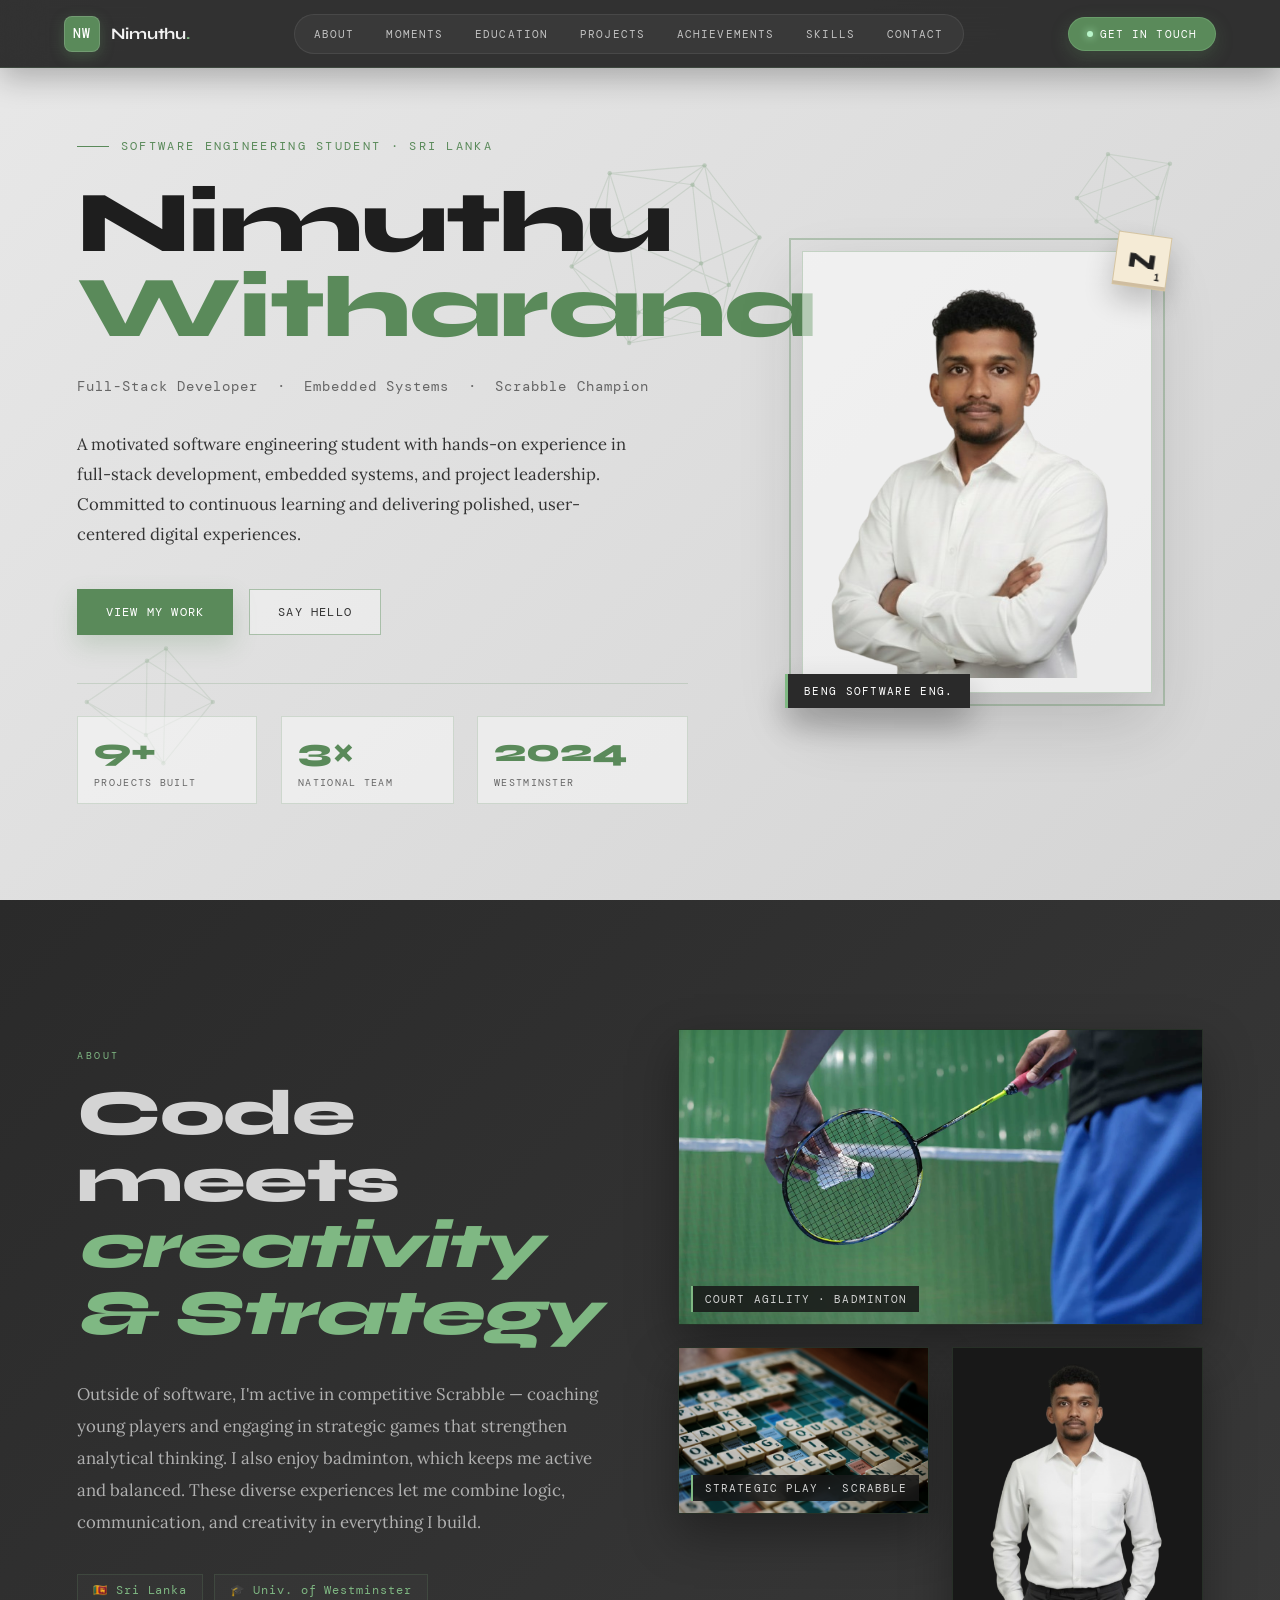
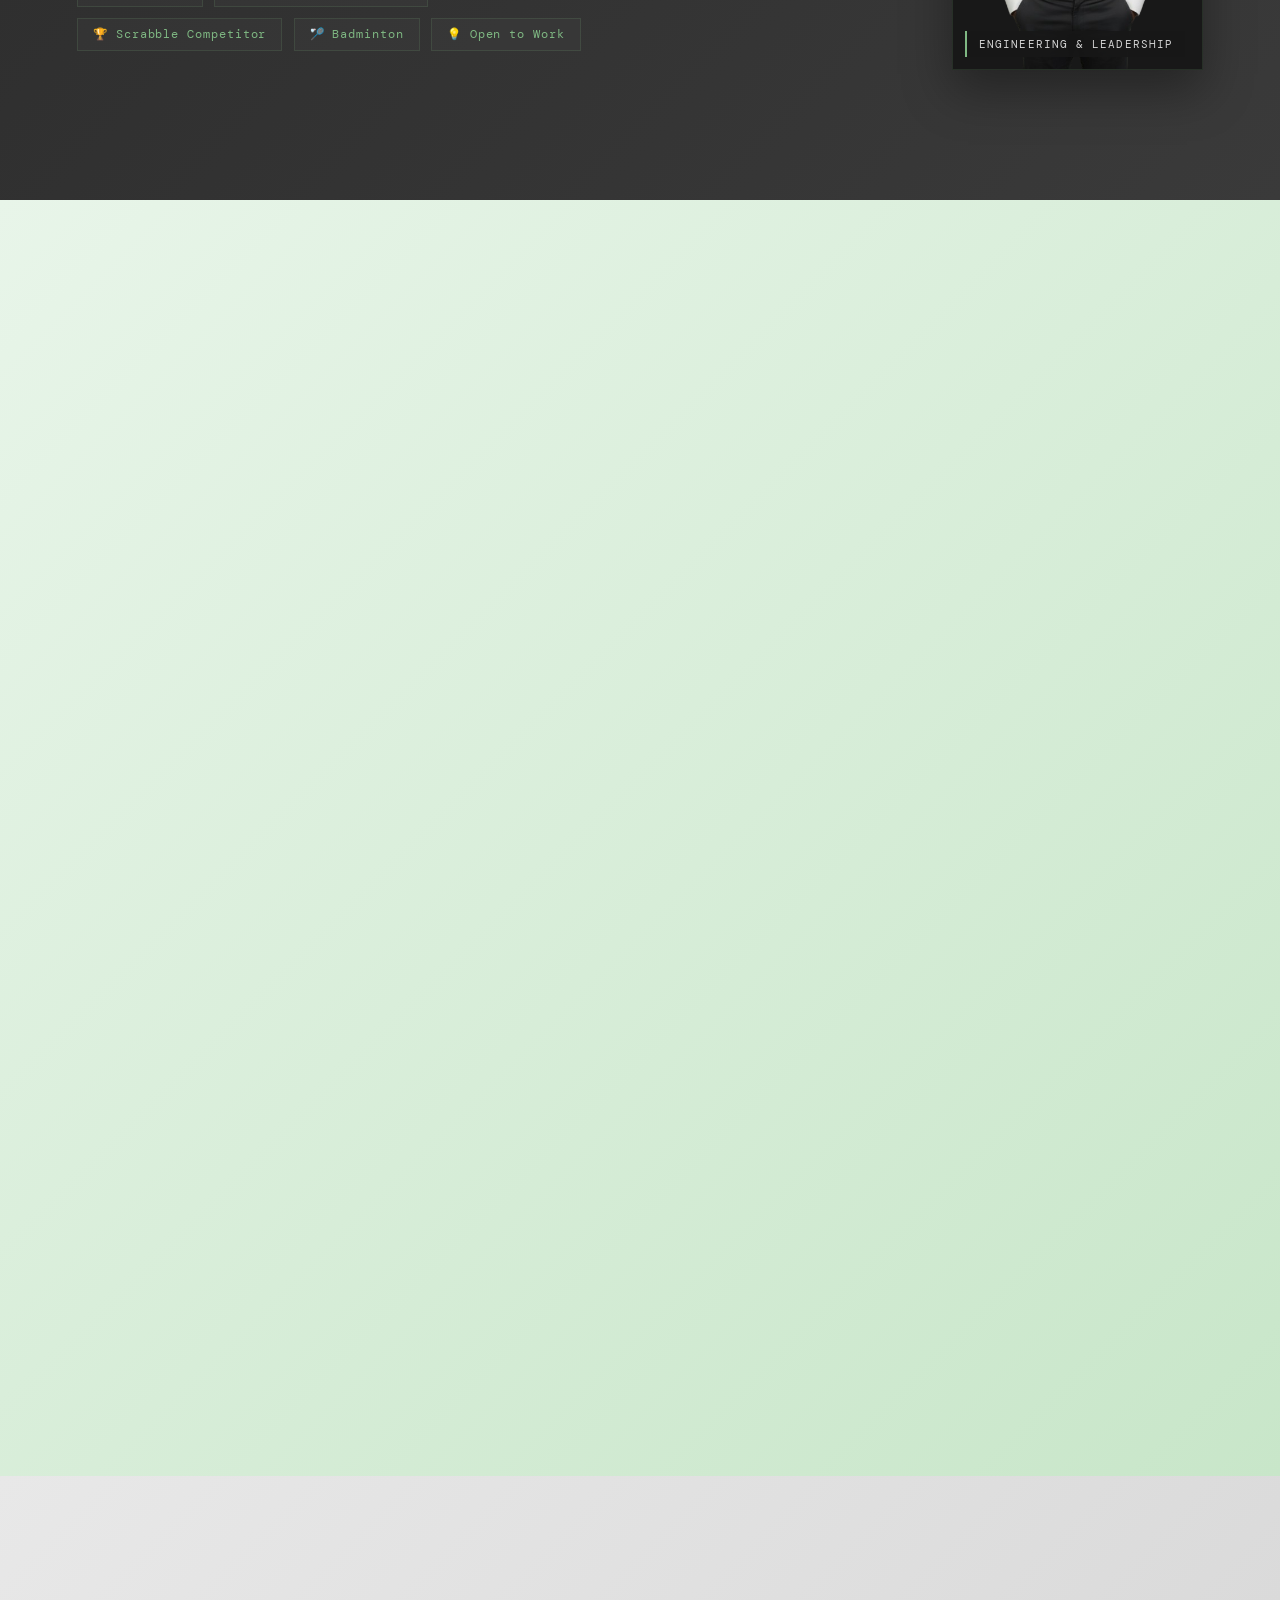
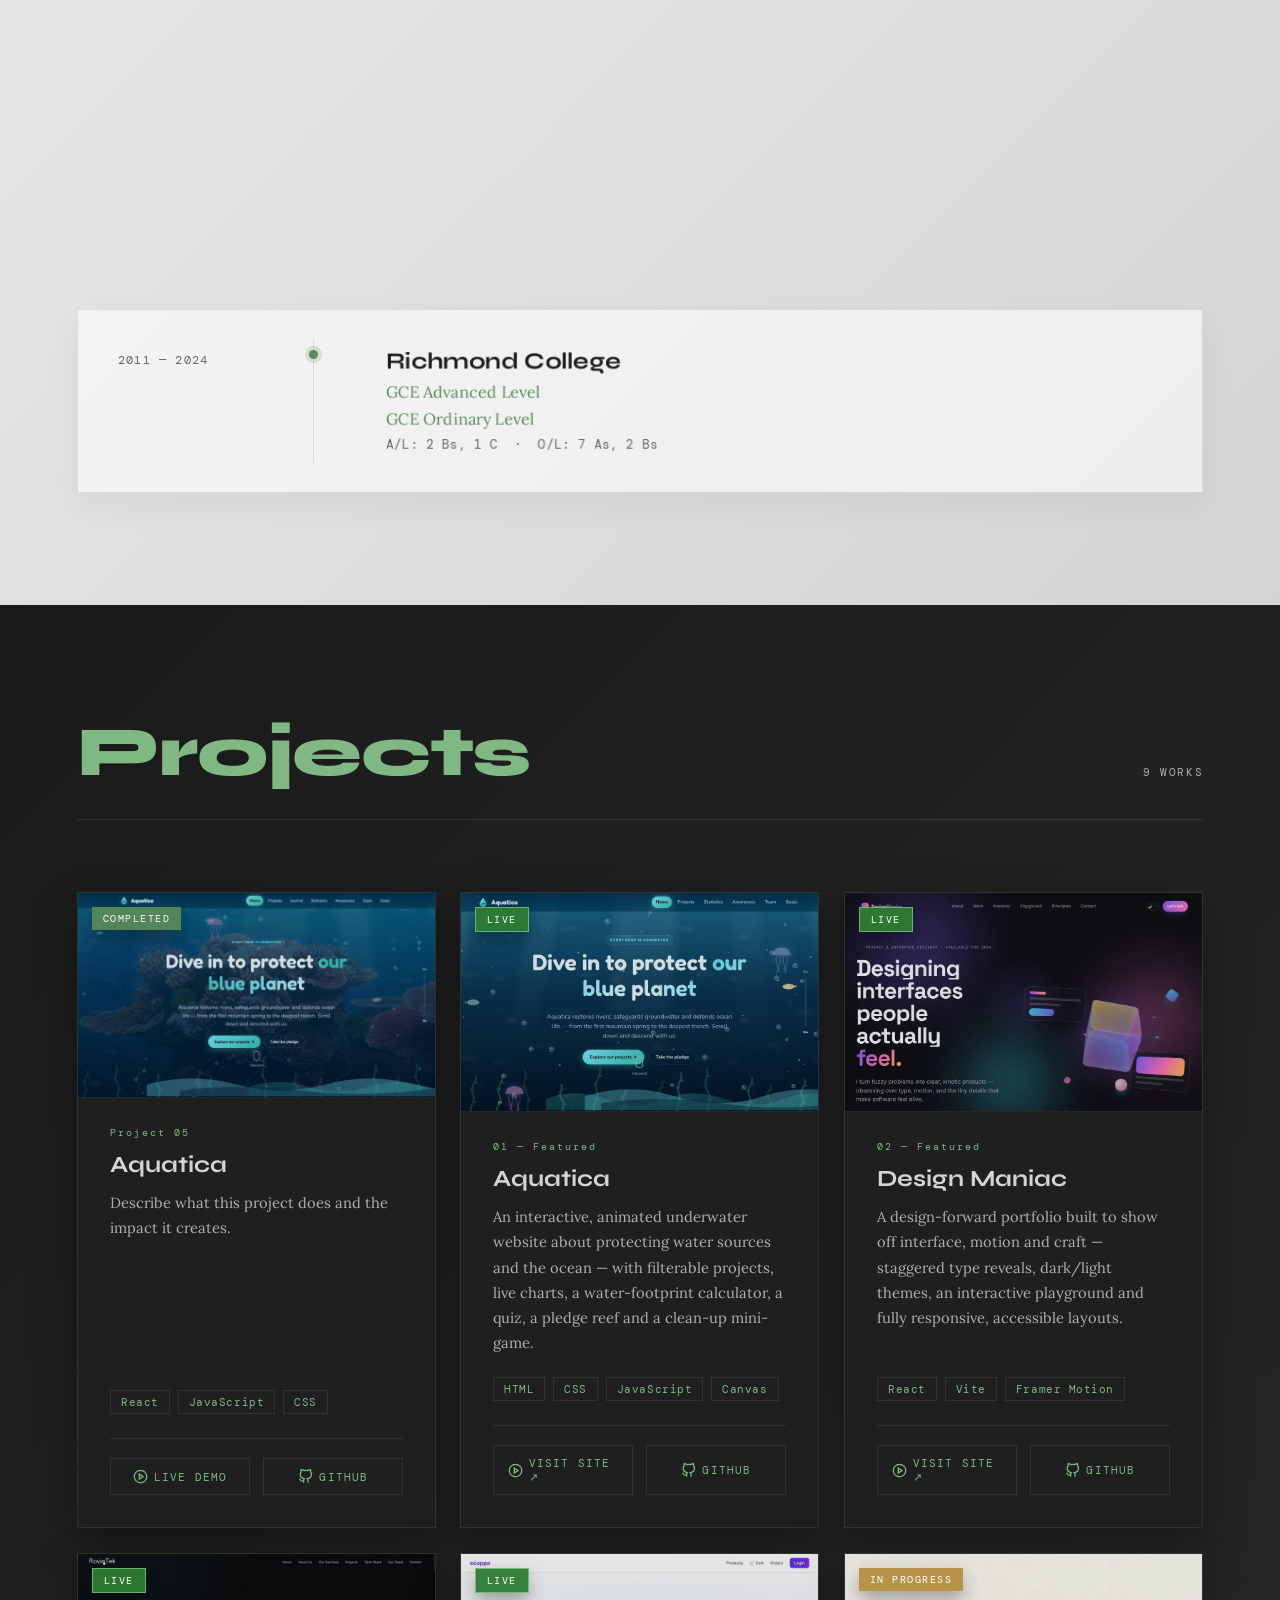
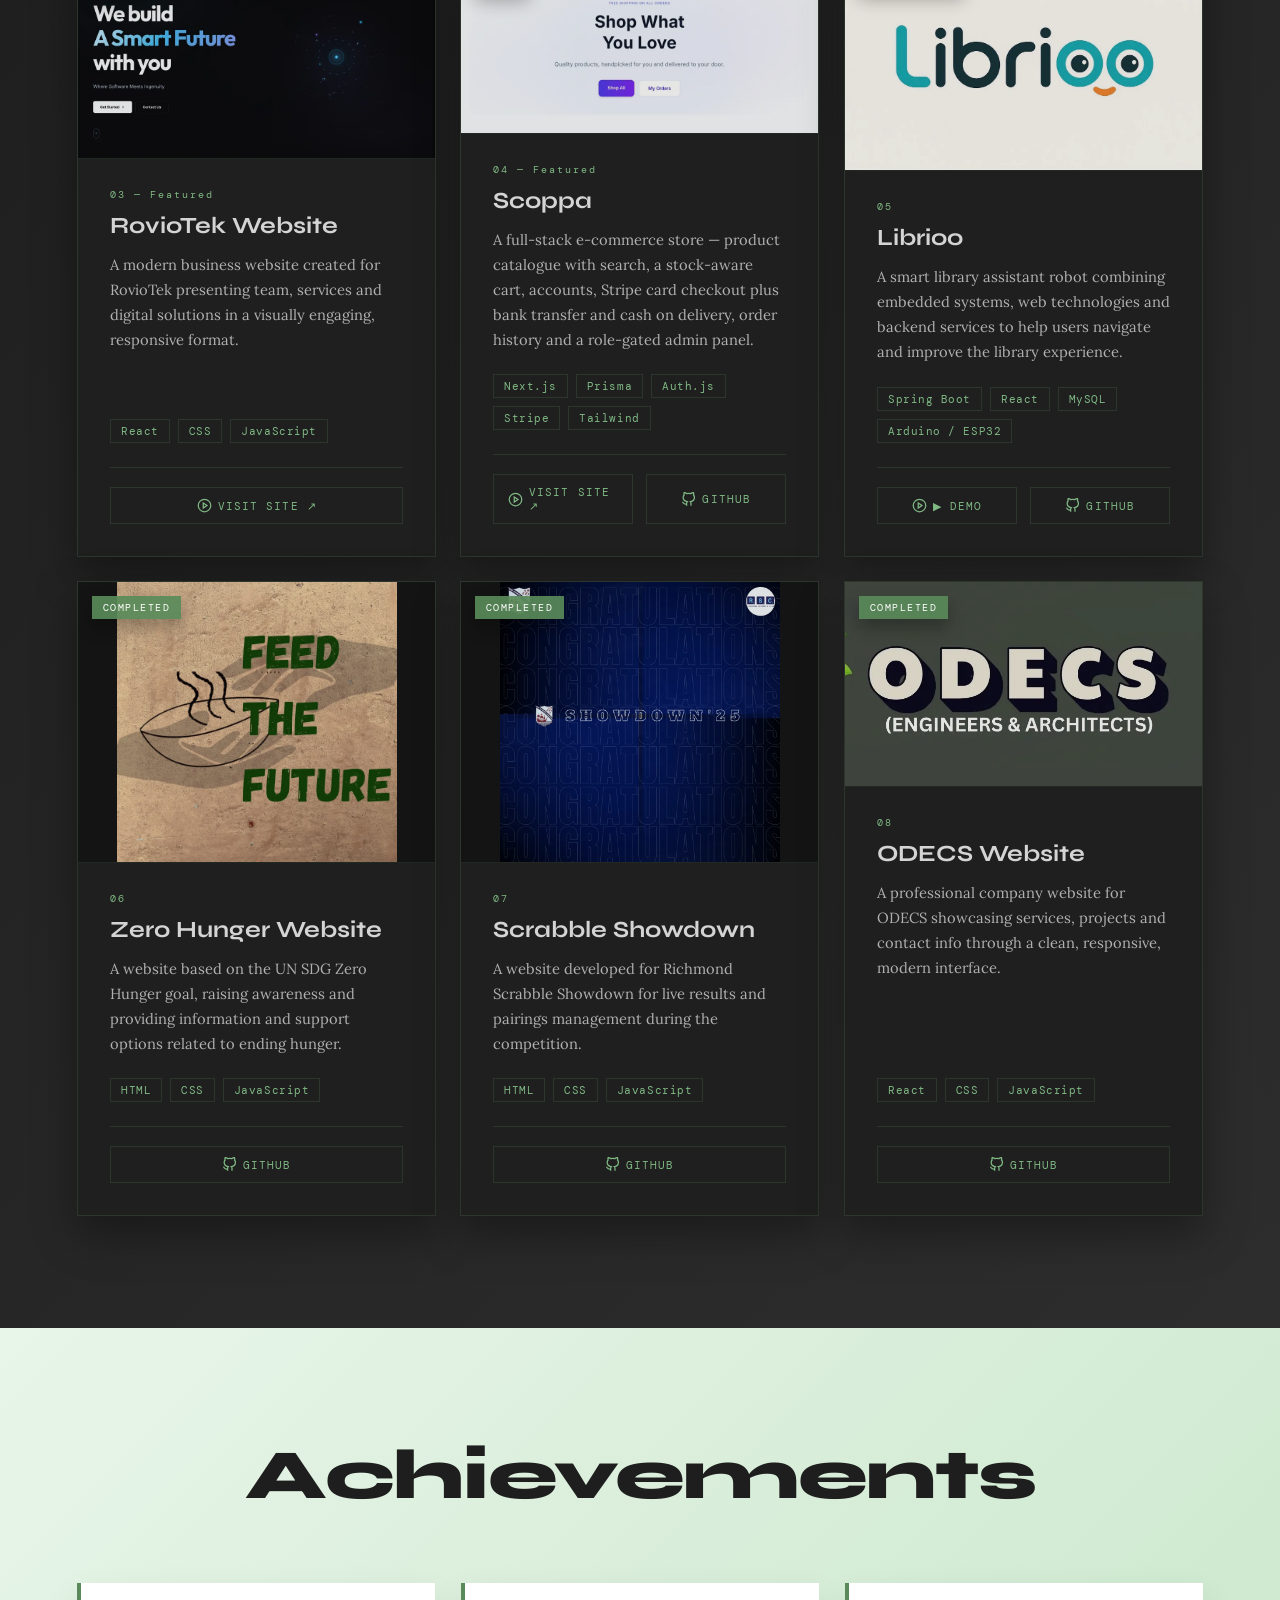
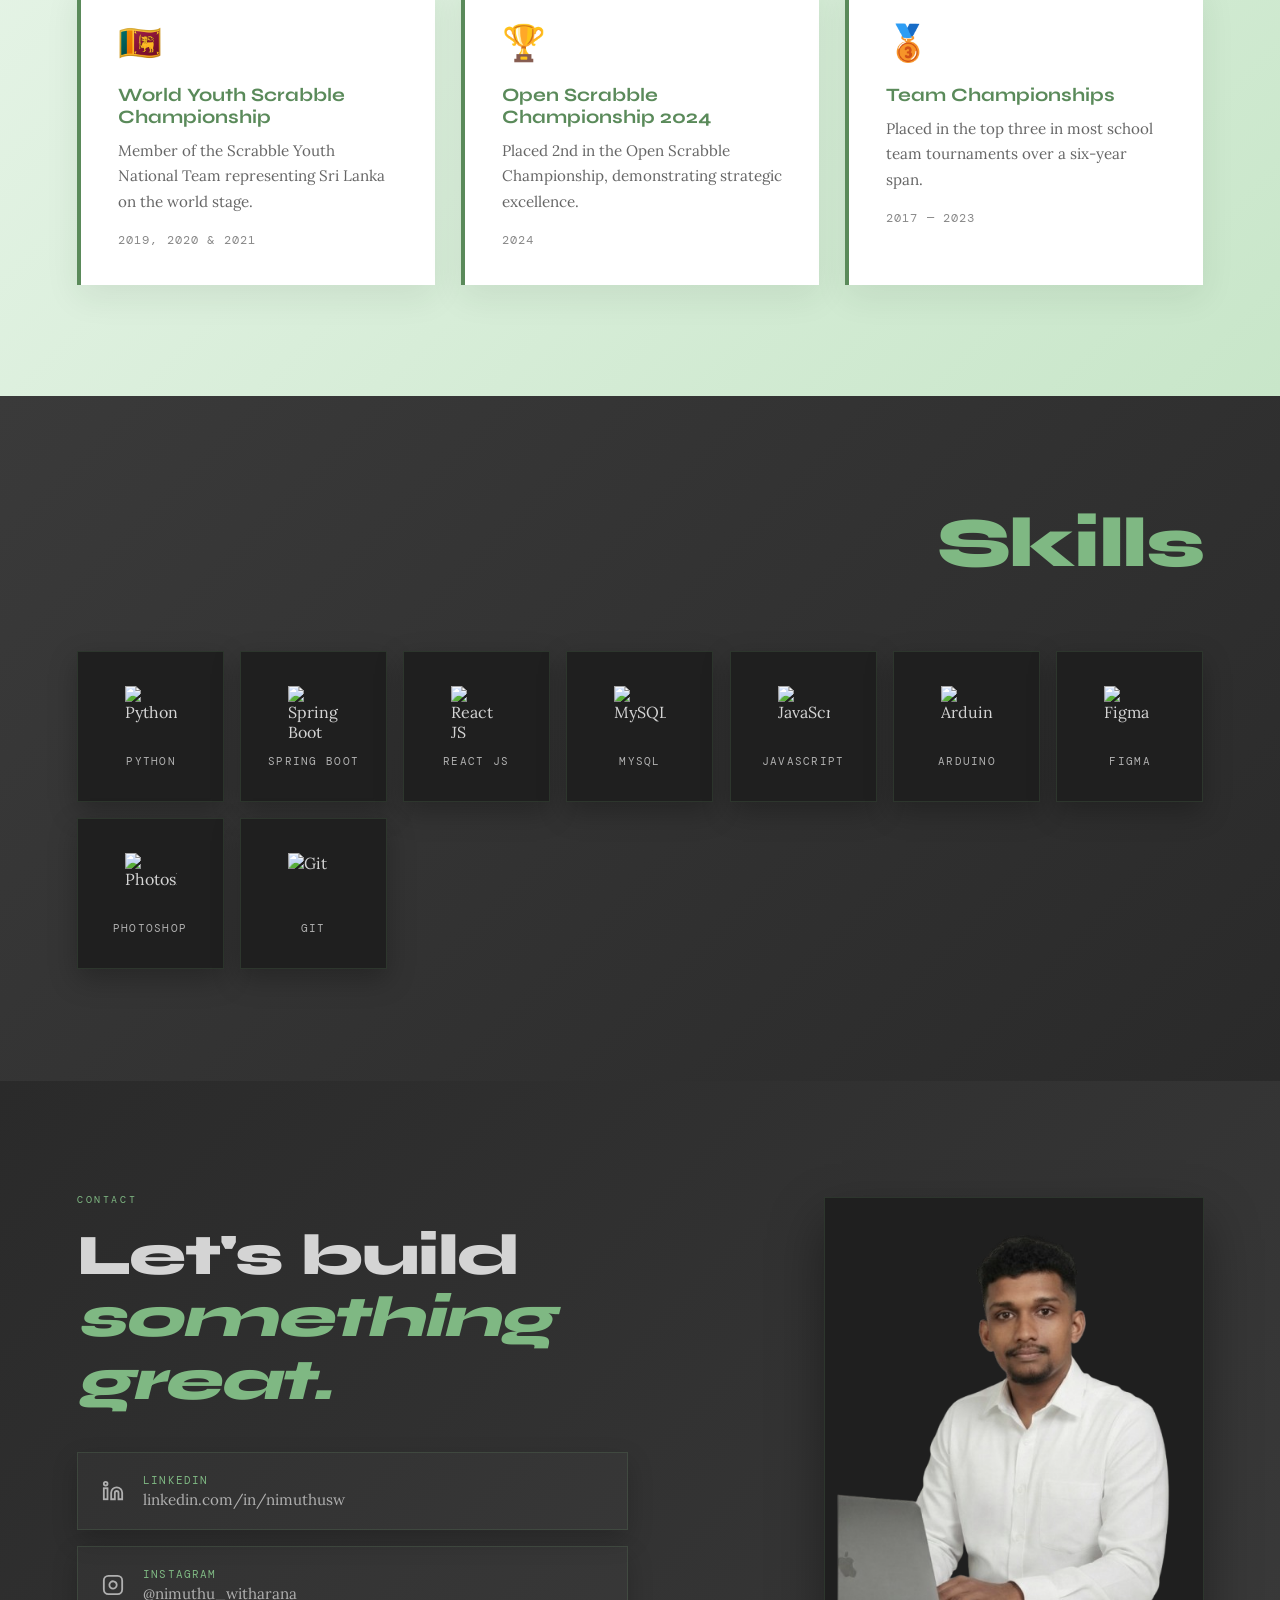
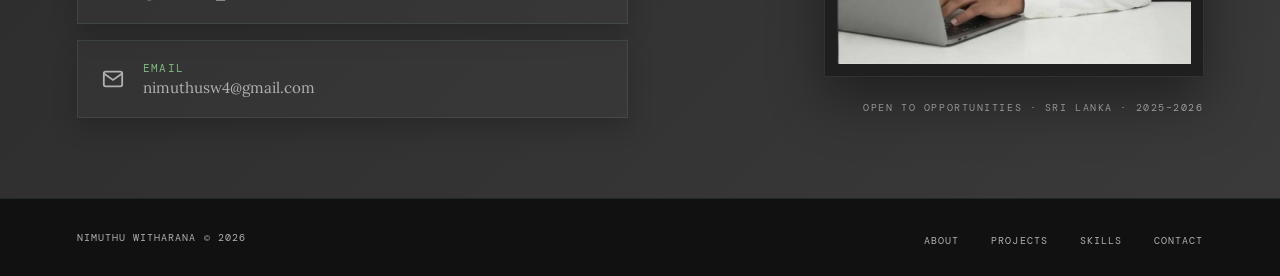
==== index.html @ f7773a15 "Add all 8 projects from rakkora.org and display full uncropped images across all sections" ====
<!DOCTYPE html>
<html lang="en">
<head>
<meta charset="UTF-8"/>
<meta name="viewport" content="width=device-width, initial-scale=1.0"/>
<title>Nimuthu Witharana | Portfolio</title>
<meta name="description" content="Portfolio of Nimuthu Witharana — Software Engineering undergraduate at University of Westminster, full-stack developer, embedded systems enthusiast, and Scrabble champion."/>
<link rel="preconnect" href="https://fonts.googleapis.com">
<link href="https://fonts.googleapis.com/css2?family=Syne:wght@400;600;700;800&family=DM+Mono:ital,wght@0,300;0,400;1,300&family=Lora:ital,wght@0,400;0,600;1,400&display=swap" rel="stylesheet">
<style>
:root {
  --bg-dark:    #2a2a2a;
  --bg-dark2:   #3a3a3a;
  --bg-light:   #e8e8e8;
  --bg-light2:  #d4d4d4;
  --bg-mint:    #e8f5e9;
  --bg-mint2:   #c8e6c9;
  --accent:     #5a8a5a;
  --accent-lt:  #7fb883;
  --accent-dim: rgba(90,138,90,0.15);
  --text-dark:  #1e1e1e;
  --text-mid:   #333333;
  --text-muted: #666666;
  --text-light: #d4d4d4;
  --text-pale:  #b0b0b0;
  --border-dark: rgba(127,184,131,0.15);
  --border-light: rgba(90,138,90,0.2);
  --nav-h: 68px;
}

*, *::before, *::after { box-sizing: border-box; margin: 0; padding: 0; }
html { scroll-behavior: smooth; overflow-x: clip; }

body {
  font-family: 'Lora', serif;
  background: var(--bg-dark);
  color: var(--text-light);
  overflow-x: clip;
  -webkit-font-smoothing: antialiased;
}

section {
  perspective: 1200px;
  overflow-x: clip;
}

/* ───── SCROLLBAR & PROGRESS ───── */
::-webkit-scrollbar { width: 4px; }
::-webkit-scrollbar-track { background: var(--bg-dark); }
::-webkit-scrollbar-thumb { background: var(--accent); border-radius: 2px; }

.scroll-progress {
  position: fixed;
  top: 0; left: 0;
  height: 3px;
  width: 0%;
  background: linear-gradient(90deg, var(--accent), var(--accent-lt));
  z-index: 300;
  transition: width 0.08s linear;
}

/* ───── NAV ───── */
nav {
  position: fixed; top: 0; left: 0; right: 0; z-index: 200;
  height: var(--nav-h);
  display: flex; align-items: center;
  padding: 0 5vw;
  background: rgba(24, 24, 24, 0.88);
  backdrop-filter: blur(20px) saturate(160%);
  -webkit-backdrop-filter: blur(20px) saturate(160%);
  border-bottom: 1px solid rgba(127, 184, 131, 0.16);
  box-shadow: 0 10px 30px rgba(0, 0, 0, 0.25);
  transition: background 0.3s ease, box-shadow 0.3s ease;
}
nav.scrolled {
  background: rgba(20, 20, 20, 0.96);
  box-shadow: 0 14px 36px rgba(0, 0, 0, 0.42);
}

.nav-inner {
  width: 100%;
  max-width: 1400px;
  margin: 0 auto;
  display: flex;
  align-items: center;
  justify-content: space-between;
  gap: 1.5rem;
}

.nav-logo {
  display: inline-flex;
  align-items: center;
  gap: 0.7rem;
  text-decoration: none;
  flex-shrink: 0;
}
.nav-logo-mark {
  width: 36px;
  height: 36px;
  display: inline-flex;
  align-items: center;
  justify-content: center;
  background: var(--accent);
  color: #fff;
  font-family: 'DM Mono', monospace;
  font-weight: 500;
  font-size: 0.82rem;
  letter-spacing: 0.08em;
  border-radius: 8px;
  border: 1px solid rgba(255, 255, 255, 0.15);
  box-shadow: 0 4px 14px rgba(90, 138, 90, 0.35);
  transition: transform 0.25s cubic-bezier(0.22, 1, 0.36, 1), background 0.25s ease;
}
.nav-logo-text {
  font-family: 'Syne', sans-serif;
  font-weight: 700;
  font-size: 1rem;
  letter-spacing: -0.01em;
  color: #f2f2f2;
  white-space: nowrap;
}
.nav-logo-text span {
  color: var(--accent-lt);
}
.nav-logo:hover .nav-logo-mark {
  background: var(--accent-lt);
  transform: translateY(-2px) rotate(-4deg);
}

.nav-links {
  display: flex;
  align-items: center;
  gap: 0.25rem;
  list-style: none;
  padding: 5px;
  background: rgba(255, 255, 255, 0.04);
  border: 1px solid rgba(255, 255, 255, 0.08);
  border-radius: 999px;
}
.nav-links a {
  font-family: 'DM Mono', monospace;
  font-size: 0.69rem;
  letter-spacing: 0.1em;
  text-transform: uppercase;
  color: #c2c2c2;
  text-decoration: none;
  padding: 7px 14px;
  border-radius: 999px;
  white-space: nowrap;
  transition: color 0.22s ease, background 0.22s ease, transform 0.22s ease;
  display: inline-block;
}
.nav-links a:hover {
  color: #fff;
  background: rgba(255, 255, 255, 0.06);
}
.nav-links a.active {
  color: #fff;
  background: rgba(90, 138, 90, 0.35);
  box-shadow: inset 0 0 0 1px rgba(127, 184, 131, 0.45);
}

.nav-cta {
  font-family: 'DM Mono', monospace;
  font-size: 0.7rem;
  letter-spacing: 0.1em;
  text-transform: uppercase;
  color: #fff;
  background: var(--accent);
  padding: 9px 18px;
  border-radius: 999px;
  text-decoration: none;
  border: 1px solid rgba(127, 184, 131, 0.4);
  white-space: nowrap;
  flex-shrink: 0;
  display: inline-flex;
  align-items: center;
  gap: 7px;
  box-shadow: 0 6px 18px rgba(90, 138, 90, 0.28);
  transition: all 0.25s ease;
}
.nav-cta::before {
  content: '';
  width: 6px;
  height: 6px;
  border-radius: 50%;
  background: #b9f6ca;
  box-shadow: 0 0 8px #b9f6ca;
}
.nav-cta:hover {
  background: var(--accent-lt);
  color: #141e15;
  transform: translateY(-2px);
}
.nav-cta:hover::before {
  background: #141e15;
  box-shadow: none;
}

.menu-toggle {
  display: none;
  flex-direction: column;
  justify-content: center;
  align-items: center;
  width: 42px;
  height: 42px;
  border-radius: 10px;
  background: rgba(255, 255, 255, 0.05);
  border: 1px solid rgba(127, 184, 131, 0.25);
  cursor: pointer;
  gap: 5px;
  flex-shrink: 0;
  transition: border-color 0.25s, background 0.25s;
}
.menu-toggle:hover {
  border-color: var(--accent-lt);
  background: rgba(90, 138, 90, 0.16);
}
.menu-toggle span {
  width: 20px;
  height: 2px;
  border-radius: 2px;
  background: var(--text-light);
  transition: transform 0.3s ease, opacity 0.3s ease;
}
.menu-toggle.active span:nth-child(1) { transform: translateY(7px) rotate(45deg); }
.menu-toggle.active span:nth-child(2) { opacity: 0; }
.menu-toggle.active span:nth-child(3) { transform: translateY(-7px) rotate(-45deg); }

/* ───── 3D TILT ENGINE ───── */
.tilt-3d {
  --rx: 0deg;
  --ry: 0deg;
  --tz: 0px;
  --glare-x: 50%;
  --glare-y: 50%;
  --glare-op: 0;
  transform: perspective(1100px) rotateX(var(--rx)) rotateY(var(--ry)) translate3d(0, 0, var(--tz));
  transform-style: preserve-3d;
  transition: transform 0.55s cubic-bezier(0.22, 1, 0.36, 1), box-shadow 0.55s cubic-bezier(0.22, 1, 0.36, 1), border-color 0.3s ease;
  will-change: transform;
  position: relative;
}
.tilt-3d.is-tilting {
  transition: transform 0.08s ease-out, box-shadow 0.25s ease, border-color 0.3s ease;
}
.tilt-glare {
  position: absolute;
  inset: 0;
  pointer-events: none;
  z-index: 4;
  background: radial-gradient(
    420px circle at var(--glare-x) var(--glare-y),
    rgba(255, 255, 255, 0.18),
    rgba(127, 184, 131, 0.08) 40%,
    transparent 75%
  );
  opacity: var(--glare-op);
  transition: opacity 0.35s ease;
  mix-blend-mode: screen;
}
.tilt-depth-lg {
  transform: translateZ(34px);
  transform-style: preserve-3d;
}
.tilt-depth-md {
  transform: translateZ(22px);
  transform-style: preserve-3d;
}
.tilt-depth-sm {
  transform: translateZ(12px);
  transform-style: preserve-3d;
}

/* ───── HERO ───── */
#hero {
  min-height: 100vh;
  padding-top: calc(var(--nav-h) + 2.5rem);
  padding-bottom: 4rem;
  background: linear-gradient(135deg, var(--bg-light) 0%, var(--bg-light2) 100%);
  display: flex; align-items: center;
  padding-left: 6vw; padding-right: 6vw;
  position: relative; overflow: hidden;
}

#hero-canvas {
  position: absolute;
  inset: 0;
  width: 100%;
  height: 100%;
  pointer-events: none;
  z-index: 0;
  opacity: 0.75;
}

.hero-grid {
  display: grid;
  grid-template-columns: 1.15fr 0.85fr;
  gap: 5vw; align-items: center;
  width: 100%; max-width: 1400px;
  margin: 0 auto;
  position: relative;
  z-index: 1;
}
.hero-left {
  min-width: 0;
}

.hero-eyebrow {
  font-family: 'DM Mono', monospace;
  font-size: 0.72rem; letter-spacing: 0.2em; text-transform: uppercase;
  color: var(--accent);
  display: flex; align-items: center; gap: 12px;
  margin-bottom: 1.6rem;
  opacity: 0; transform: translateY(20px);
  animation: fadeUp 0.8s ease forwards 0.15s;
}
.hero-eyebrow::before {
  content: ''; width: 32px; height: 1px; background: var(--accent);
  flex-shrink: 0;
}

.hero-name {
  font-family: 'Syne', sans-serif;
  font-size: clamp(2.15rem, 6.8vw, 6.8rem);
  font-weight: 800; line-height: 0.98;
  letter-spacing: -0.02em;
  color: var(--text-dark);
  margin-bottom: 1.5rem;
  opacity: 0; transform: translateY(30px) rotateX(14deg);
  transform-origin: 50% 100%;
  animation: heroTitle3D 0.95s cubic-bezier(0.22, 1, 0.36, 1) forwards 0.3s;
}
.hero-name span {
  color: var(--accent);
  display: inline-block;
}

.hero-roles {
  font-family: 'DM Mono', monospace;
  font-size: clamp(0.75rem, 1.3vw, 0.85rem);
  letter-spacing: 0.08em;
  color: var(--text-muted);
  margin-bottom: 2rem;
  line-height: 1.7;
  opacity: 0; transform: translateY(20px);
  animation: fadeUp 0.8s ease forwards 0.5s;
}

.hero-desc {
  font-size: clamp(0.98rem, 1.3vw, 1.1rem);
  line-height: 1.8;
  color: var(--text-mid); max-width: 560px;
  margin-bottom: 2.5rem;
  opacity: 0; transform: translateY(20px);
  animation: fadeUp 0.8s ease forwards 0.65s;
}

.hero-actions {
  display: flex; gap: 1rem; flex-wrap: wrap;
  opacity: 0; transform: translateY(20px);
  animation: fadeUp 0.8s ease forwards 0.8s;
}

.btn-primary {
  font-family: 'DM Mono', monospace;
  font-size: 0.75rem; letter-spacing: 0.1em; text-transform: uppercase;
  background: var(--accent); color: #fff;
  padding: 14px 28px; text-decoration: none;
  border: 1px solid var(--accent);
  transition: transform 0.25s ease, box-shadow 0.25s ease, background 0.25s ease, border-color 0.25s ease;
  box-shadow: 0 10px 24px rgba(90, 138, 90, 0.24);
}
.btn-primary:hover {
  background: var(--text-dark);
  border-color: var(--text-dark);
  transform: translateY(-3px);
  box-shadow: 0 14px 28px rgba(30, 30, 30, 0.25);
}

.btn-outline {
  font-family: 'DM Mono', monospace;
  font-size: 0.75rem; letter-spacing: 0.1em; text-transform: uppercase;
  background: rgba(255,255,255,0.35); color: var(--text-mid);
  padding: 14px 28px; text-decoration: none;
  border: 1px solid rgba(90,138,90,0.45);
  transition: transform 0.25s ease, border-color 0.25s ease, color 0.25s ease, background 0.25s ease;
}
.btn-outline:hover {
  border-color: var(--accent);
  color: var(--accent);
  background: rgba(255,255,255,0.65);
  transform: translateY(-3px);
}

.hero-stats {
  display: grid;
  grid-template-columns: repeat(3, minmax(95px, auto));
  gap: 1.5rem; margin-top: 3rem;
  padding-top: 2rem; border-top: 1px solid var(--border-light);
  opacity: 0;
  animation: fadeUp 0.8s ease forwards 0.95s;
}
.stat-card {
  padding: 0.85rem 1rem;
  background: rgba(255, 255, 255, 0.45);
  border: 1px solid rgba(90, 138, 90, 0.22);
  backdrop-filter: blur(8px);
  transition: transform 0.35s cubic-bezier(0.22, 1, 0.36, 1), box-shadow 0.35s ease;
}
.stat-card:hover {
  transform: translateY(-5px) rotateX(6deg);
  box-shadow: 0 14px 28px rgba(90, 138, 90, 0.15);
}
.stat-num {
  font-family: 'Syne', sans-serif;
  font-size: clamp(1.5rem, 2.5vw, 2rem);
  font-weight: 800; color: var(--accent);
  display: block;
}
.stat-label {
  font-family: 'DM Mono', monospace;
  font-size: 0.63rem; letter-spacing: 0.13em; text-transform: uppercase;
  color: var(--text-muted);
}

.hero-stage {
  display: flex;
  justify-content: center;
  align-items: center;
  perspective: 1200px;
}

.hero-img-wrap {
  position: relative;
  padding: 14px;
  background: rgba(255, 255, 255, 0.55);
  border: 1px solid rgba(90, 138, 90, 0.3);
  box-shadow: 0 28px 60px rgba(30, 30, 30, 0.16);
  opacity: 0;
  animation: fadeUp 1s cubic-bezier(0.22, 1, 0.36, 1) forwards 0.45s;
}
.hero-img-wrap::before {
  content: '';
  position: absolute; inset: -14px; z-index: -1;
  border: 2px solid var(--accent);
  opacity: 0.35;
  transform: translateZ(-28px);
  transition: transform 0.45s ease;
}
.hero-img-wrap:hover::before {
  transform: translateZ(-42px) translate(8px, 8px);
}
.hero-img-wrap img {
  width: clamp(230px, 25vw, 370px);
  height: auto; display: block;
  filter: grayscale(12%);
  transition: filter 0.4s ease;
}
.hero-img-wrap:hover img {
  filter: grayscale(0%);
}
.hero-float-badge {
  position: absolute;
  bottom: -16px;
  left: -18px;
  background: var(--bg-dark);
  color: #fff;
  padding: 10px 16px;
  border-left: 3px solid var(--accent-lt);
  font-family: 'DM Mono', monospace;
  font-size: 0.68rem;
  letter-spacing: 0.12em;
  text-transform: uppercase;
  box-shadow: 0 16px 32px rgba(0,0,0,0.28);
  transform: translateZ(38px);
}
.hero-float-tile {
  position: absolute;
  top: -18px;
  right: -18px;
  width: 54px;
  height: 54px;
  background: #f5ebd6;
  color: #222;
  border: 1px solid #d5c4a1;
  box-shadow: 0 14px 28px rgba(0,0,0,0.2), inset 0 -3px 0 #cfbda0;
  display: flex;
  flex-direction: column;
  align-items: center;
  justify-content: center;
  font-family: 'Syne', sans-serif;
  font-weight: 800;
  font-size: 1.35rem;
  transform: translateZ(44px) rotate(8deg);
}
.hero-float-tile sub {
  font-family: 'DM Mono', monospace;
  font-size: 0.58rem;
  position: absolute;
  bottom: 5px;
  right: 7px;
}

/* ───── ABOUT ───── */
#about {
  min-height: 100vh;
  background: linear-gradient(135deg, var(--bg-dark) 0%, var(--bg-dark2) 100%);
  display: flex; align-items: center;
  padding: 7rem 6vw;
  position: relative;
}
.about-inner {
  display: grid;
  grid-template-columns: 1fr 1fr;
  gap: 6vw; align-items: center;
  width: 100%; max-width: 1400px;
  margin: 0 auto;
}
.about-label {
  font-family: 'DM Mono', monospace;
  font-size: 0.65rem; letter-spacing: 0.25em; text-transform: uppercase;
  color: var(--accent-lt); margin-bottom: 1.2rem;
}
.about-heading {
  font-family: 'Syne', sans-serif;
  font-size: clamp(2.5rem, 5vw, 5.2rem);
  font-weight: 800; line-height: 1.04;
  letter-spacing: -0.02em;
  color: var(--text-light); margin-bottom: 2rem;
}
.about-heading em {
  font-style: italic; color: var(--accent-lt);
}
.about-body {
  font-size: 1.05rem; line-height: 1.9;
  color: var(--text-pale); margin-bottom: 2.2rem;
}
.about-tags {
  display: flex; flex-wrap: wrap; gap: 0.7rem;
  perspective: 700px;
}
.about-tag {
  font-family: 'DM Mono', monospace;
  font-size: 0.72rem; letter-spacing: 0.08em;
  color: var(--accent-lt);
  border: 1px solid var(--border-dark);
  background: rgba(255, 255, 255, 0.02);
  padding: 8px 15px;
  transition: transform 0.3s cubic-bezier(0.22, 1, 0.36, 1), background 0.25s, border-color 0.25s, box-shadow 0.3s;
}
.about-tag:hover {
  background: var(--accent-dim);
  border-color: var(--accent-lt);
  transform: translateY(-4px) rotateX(10deg) translateZ(8px);
  box-shadow: 0 10px 20px rgba(0, 0, 0, 0.28);
}

.about-images {
  display: grid;
  grid-template-columns: 1fr 1fr;
  gap: 1.4rem;
  align-items: start;
  perspective: 1100px;
}
.about-card-3d {
  position: relative;
  overflow: hidden;
  border: 1px solid var(--border-dark);
  background: #181818;
  box-shadow: 0 20px 45px rgba(0, 0, 0, 0.35);
}
.about-card-3d:first-child {
  grid-column: span 2;
}
.about-card-3d img {
  width: 100%;
  height: auto;
  object-fit: contain;
  display: block;
  filter: grayscale(18%);
  transition: filter 0.45s ease, transform 0.6s cubic-bezier(0.22, 1, 0.36, 1);
}
.about-card-3d:hover img {
  filter: grayscale(0%);
  transform: scale(1.03);
}
.about-card-caption {
  position: absolute;
  bottom: 12px; left: 12px;
  background: rgba(24, 24, 24, 0.86);
  backdrop-filter: blur(8px);
  border-left: 2px solid var(--accent-lt);
  padding: 6px 12px;
  font-family: 'DM Mono', monospace;
  font-size: 0.68rem;
  letter-spacing: 0.1em;
  text-transform: uppercase;
  color: var(--text-light);
  transform: translateZ(24px);
}

/* ───── MOMENTS ───── */
#moments {
  background: linear-gradient(135deg, var(--bg-mint) 0%, var(--bg-mint2) 100%);
  padding: 7rem 6vw;
  display: flex; justify-content: center;
}
.moments-inner { width: 100%; max-width: 1300px; }
.moments-label {
  font-family: 'DM Mono', monospace;
  font-size: 0.65rem; letter-spacing: 0.25em; text-transform: uppercase;
  color: var(--accent); margin-bottom: 1.2rem;
}
.moments-heading {
  font-family: 'Syne', sans-serif;
  font-size: clamp(2.6rem, 5vw, 5.5rem);
  font-weight: 800; line-height: 1.02;
  letter-spacing: -0.02em;
  color: var(--text-dark); margin-bottom: 3.5rem;
}
.moments-heading em { font-style: italic; color: var(--accent); }
.moments-grid {
  display: grid;
  grid-template-columns: 0.72fr 1fr 1fr;
  gap: 1.3rem;
  align-items: start;
  perspective: 1200px;
}
.moment {
  position: relative; overflow: hidden; margin: 0;
  background: #181818; cursor: zoom-in;
  box-shadow: 0 16px 36px rgba(30, 50, 30, 0.14);
  border: 1px solid rgba(90, 138, 90, 0.22);
}
.moment:first-child { grid-row: span 2; }
.moment:last-child { grid-column: span 2; }
.moment img {
  width: 100%;
  height: auto;
  display: block;
  object-fit: contain;
  filter: grayscale(15%);
  transition: filter 0.4s, transform 0.7s cubic-bezier(0.22, 1, 0.36, 1);
}
.moment:hover img, .moment:focus-visible img {
  filter: grayscale(0%);
  transform: scale(1.03);
}
.moment figcaption {
  position: absolute; left: 0; right: 0; bottom: 0;
  padding: 2.5rem 1.2rem 1.1rem;
  background: linear-gradient(transparent, rgba(18,18,18,0.88));
  color: var(--text-light);
  font-family: 'DM Mono', monospace; font-size: 0.72rem; letter-spacing: 0.06em;
  transform: translateY(100%) translateZ(22px);
  transition: transform 0.4s cubic-bezier(0.22, 1, 0.36, 1);
  z-index: 5;
}
.moment figcaption strong {
  display: block; font-family: 'Syne', sans-serif; font-size: 1rem;
  letter-spacing: 0; color: #fff; margin-bottom: 0.2rem;
}
.moment:hover figcaption, .moment:focus-visible figcaption {
  transform: translateY(0) translateZ(22px);
}
.moment:focus-visible { outline: 3px solid var(--accent); outline-offset: 3px; }

.lightbox {
  position: fixed; inset: 0; z-index: 2000;
  display: flex; align-items: center; justify-content: center; flex-direction: column; gap: 1rem;
  padding: 4vh 4vw; background: rgba(15,15,15,0.92);
  backdrop-filter: blur(10px);
  opacity: 0; pointer-events: none; transition: opacity 0.3s;
}
.lightbox.open { opacity: 1; pointer-events: auto; }
.lightbox img { max-width: 100%; max-height: 80vh; object-fit: contain; box-shadow: 0 20px 60px rgba(0,0,0,0.5); }
.lightbox p { font-family: 'DM Mono', monospace; font-size: 0.8rem; color: var(--text-light); text-align: center; margin: 0; max-width: 640px; }
.lightbox-close {
  position: absolute; top: 1.2rem; right: 1.4rem;
  background: rgba(30,30,30,0.8); border: 1px solid var(--border-dark); color: var(--text-light);
  width: 44px; height: 44px; font-size: 1.4rem; cursor: pointer;
}

/* ───── EDUCATION ───── */
#education {
  min-height: 70vh;
  background: linear-gradient(135deg, var(--bg-light) 0%, var(--bg-light2) 100%);
  display: flex; align-items: center;
  padding: 7rem 6vw;
}
.edu-inner { width: 100%; max-width: 1200px; margin: 0 auto; }

.edu-heading {
  font-family: 'Syne', sans-serif;
  font-size: clamp(2.8rem, 6vw, 6.5rem);
  font-weight: 800; line-height: 1;
  letter-spacing: -0.02em;
  color: var(--accent); margin-bottom: 4rem;
}

.edu-items {
  display: flex; flex-direction: column; gap: 1.5rem;
  perspective: 1200px;
}

.edu-item {
  display: grid;
  grid-template-columns: 220px 1fr;
  gap: 3rem;
  padding: 2.4rem 2.5rem;
  background: rgba(255, 255, 255, 0.58);
  border: 1px solid var(--border-light);
  box-shadow: 0 12px 32px rgba(0, 0, 0, 0.05);
  position: relative;
}
.edu-item::before {
  content: '';
  position: absolute; left: 235px; top: 1.8rem; bottom: 1.8rem;
  width: 1px; background: var(--border-light);
}
.edu-item::after {
  content: '';
  position: absolute; left: 231px; top: 2.5rem;
  width: 9px; height: 9px;
  border-radius: 50%;
  background: var(--accent);
  box-shadow: 0 0 0 4px rgba(90, 138, 90, 0.2);
}
.edu-year {
  font-family: 'DM Mono', monospace;
  font-size: 0.75rem; letter-spacing: 0.1em;
  color: var(--text-muted); padding-top: 4px;
}
.edu-uni {
  font-family: 'Syne', sans-serif;
  font-size: 1.45rem; font-weight: 700;
  color: var(--text-dark); margin-bottom: 0.4rem;
}
.edu-degree {
  font-size: 1rem; color: var(--accent);
  margin-bottom: 0.45rem;
}
.edu-results {
  font-family: 'DM Mono', monospace;
  font-size: 0.8rem; color: var(--text-muted);
}

/* ───── PROJECTS ───── */
#projects {
  background: linear-gradient(135deg, #1a1a1a 0%, #2d2d2d 100%);
  padding: 7rem 6vw;
}
.projects-inner { width: 100%; max-width: 1400px; margin: 0 auto; }

.section-header {
  display: flex; align-items: flex-end;
  justify-content: space-between;
  margin-bottom: 4.5rem;
  border-bottom: 1px solid var(--border-dark);
  padding-bottom: 2rem;
}
.projects-heading {
  font-family: 'Syne', sans-serif;
  font-size: clamp(2.8rem, 5.5vw, 6.2rem);
  font-weight: 800; line-height: 1;
  letter-spacing: -0.02em;
  color: var(--accent-lt);
}
.section-count {
  font-family: 'DM Mono', monospace;
  font-size: 0.7rem; letter-spacing: 0.15em; text-transform: uppercase;
  color: var(--text-pale); padding-bottom: 8px;
}

.projects-grid {
  display: grid;
  grid-template-columns: repeat(auto-fill, minmax(min(100%, 350px), 1fr));
  gap: 1.5rem;
  align-items: stretch;
  perspective: 1300px;
}

.project-card {
  background: #1f1f1f;
  border: 1px solid var(--border-dark);
  overflow: hidden;
  display: flex;
  flex-direction: column;
  box-shadow: 0 18px 40px rgba(0, 0, 0, 0.35);
}
.project-card:hover {
  border-color: rgba(127,184,131,0.5);
  box-shadow: 0 28px 55px rgba(0, 0, 0, 0.55);
}

.project-img {
  width: 100%;
  overflow: hidden;
  position: relative;
  background: #141414;
  border-bottom: 1px solid rgba(127, 184, 131, 0.12);
  display: flex;
  align-items: center;
  justify-content: center;
}
.project-img img {
  width: 100%;
  height: auto;
  max-height: 280px;
  object-fit: contain;
  display: block;
  filter: brightness(0.9) grayscale(8%);
  transition: filter 0.5s, transform 0.6s cubic-bezier(0.22, 1, 0.36, 1);
}
.project-card:hover .project-img img {
  filter: brightness(1) grayscale(0%);
  transform: scale(1.03);
}

.project-badge {
  position: absolute; top: 14px; left: 14px;
  font-family: 'DM Mono', monospace;
  font-size: 0.62rem; letter-spacing: 0.15em; text-transform: uppercase;
  padding: 5px 11px;
  background: rgba(90,138,90,0.92); color: #fff;
  z-index: 5;
  transform: translateZ(26px);
  box-shadow: 0 8px 18px rgba(0,0,0,0.3);
}
.project-badge.live {
  background: rgba(46, 125, 50, 0.95);
  border: 1px solid rgba(185, 246, 202, 0.45);
}
.project-badge.in-progress { background: rgba(180,140,60,0.92); }

.project-body {
  padding: 1.8rem 2rem 2rem;
  display: flex;
  flex-direction: column;
  flex: 1;
  transform-style: preserve-3d;
}

.project-index {
  font-family: 'DM Mono', monospace;
  font-size: 0.62rem; letter-spacing: 0.2em;
  color: var(--accent-lt); margin-bottom: 0.7rem;
}
.project-title {
  font-family: 'Syne', sans-serif;
  font-size: 1.45rem; font-weight: 700;
  color: var(--text-light); margin-bottom: 0.8rem;
  transition: color 0.2s, transform 0.3s ease;
}
.project-card:hover .project-title {
  color: var(--accent-lt);
  transform: translateZ(18px);
}

.project-desc {
  font-size: 0.92rem; line-height: 1.7;
  color: var(--text-pale); margin-bottom: 1.4rem;
  flex: 1;
}

.tech-stack {
  display: flex; flex-wrap: wrap; gap: 0.5rem;
  margin-bottom: 1.5rem;
}
.tech-chip {
  font-family: 'DM Mono', monospace;
  font-size: 0.68rem; letter-spacing: 0.05em;
  color: var(--accent-lt);
  border: 1px solid var(--border-dark);
  padding: 4px 10px;
  transition: all 0.2s;
}
.tech-chip:hover {
  background: var(--accent-dim);
  border-color: var(--accent-lt);
}

.project-links {
  display: flex; gap: 0.8rem;
  padding-top: 1.2rem;
  border-top: 1px solid var(--border-dark);
}
.proj-link {
  font-family: 'DM Mono', monospace;
  font-size: 0.7rem; letter-spacing: 0.1em; text-transform: uppercase;
  color: var(--accent-lt); text-decoration: none;
  padding: 10px 14px; border: 1px solid var(--border-dark);
  display: flex; align-items: center; gap: 6px;
  transition: all 0.25s; flex: 1; justify-content: center;
}
.proj-link svg { width: 15px; height: 15px; flex-shrink: 0; }
.proj-link:hover {
  background: var(--accent); color: #fff; border-color: var(--accent);
}

/* ───── ACHIEVEMENTS ───── */
#achievements {
  background: linear-gradient(135deg, var(--bg-mint) 0%, var(--bg-mint2) 100%);
  padding: 7rem 6vw;
}
.achievements-inner { width: 100%; max-width: 1200px; margin: 0 auto; }

.achievements-heading {
  font-family: 'Syne', sans-serif;
  font-size: clamp(2.6rem, 5.5vw, 5.8rem);
  font-weight: 800; line-height: 1;
  letter-spacing: -0.02em;
  color: var(--text-dark);
  margin-bottom: 4.5rem; text-align: center;
}

.achievements-grid {
  display: grid;
  grid-template-columns: repeat(auto-fill, minmax(min(100%, 300px), 1fr));
  gap: 1.6rem;
  perspective: 1200px;
}

.ach-card {
  background: #fff;
  padding: 2.3rem;
  border-left: 4px solid var(--accent);
  box-shadow: 0 12px 32px rgba(30, 50, 30, 0.08);
}
.ach-card:hover {
  box-shadow: 0 24px 48px rgba(90,138,90,0.22);
}
.ach-icon {
  font-size: 2.2rem; margin-bottom: 1.2rem; display: inline-block;
  transition: transform 0.35s cubic-bezier(0.22, 1, 0.36, 1);
}
.ach-card:hover .ach-icon {
  transform: translateZ(26px) scale(1.12);
}
.ach-title {
  font-family: 'Syne', sans-serif;
  font-size: 1.18rem; font-weight: 700;
  color: var(--accent); margin-bottom: 0.65rem;
}
.ach-desc {
  font-size: 0.95rem; line-height: 1.65;
  color: var(--text-muted); margin-bottom: 0.9rem;
}
.ach-year {
  font-family: 'DM Mono', monospace;
  font-size: 0.72rem; letter-spacing: 0.1em;
  color: #888;
}

/* ───── SKILLS ───── */
#skills {
  background: linear-gradient(135deg, var(--bg-dark2) 0%, var(--bg-dark) 100%);
  padding: 7rem 6vw;
}
.skills-inner { width: 100%; max-width: 1400px; margin: 0 auto; }

.skills-heading {
  font-family: 'Syne', sans-serif;
  font-size: clamp(2.8rem, 5.5vw, 5.8rem);
  font-weight: 800; line-height: 1;
  letter-spacing: -0.02em;
  color: var(--accent-lt);
  margin-bottom: 4.5rem; text-align: right;
}

.skills-grid {
  display: grid;
  grid-template-columns: repeat(auto-fill, minmax(140px, 1fr));
  gap: 1rem;
  perspective: 1100px;
}

.skill-item {
  background: #1f1f1f;
  border: 1px solid var(--border-dark);
  display: flex; flex-direction: column;
  align-items: center; justify-content: center; gap: 1rem;
  padding: 2.1rem 1rem;
  box-shadow: 0 10px 26px rgba(0, 0, 0, 0.25);
}
.skill-item:hover {
  background: #272d27;
  border-color: var(--accent-lt);
  box-shadow: 0 18px 38px rgba(0, 0, 0, 0.45);
}
.skill-item img {
  width: 52px; height: 52px; object-fit: contain;
  transition: transform 0.35s cubic-bezier(0.22, 1, 0.36, 1);
}
.skill-item:hover img {
  transform: translateZ(26px) scale(1.12);
}
.skill-name {
  font-family: 'DM Mono', monospace;
  font-size: 0.68rem; letter-spacing: 0.12em; text-transform: uppercase;
  color: var(--text-pale); text-align: center;
  transition: color 0.25s;
}
.skill-item:hover .skill-name {
  color: #fff;
}

/* ───── CONTACT ───── */
#contact {
  background: linear-gradient(135deg, var(--bg-dark) 0%, var(--bg-dark2) 100%);
  padding: 7rem 6vw 5rem;
}
.contact-inner {
  display: grid;
  grid-template-columns: 1.05fr 0.95fr;
  gap: 6vw; align-items: center;
  width: 100%; max-width: 1400px; margin: 0 auto;
}
.contact-label {
  font-family: 'DM Mono', monospace;
  font-size: 0.65rem; letter-spacing: 0.25em; text-transform: uppercase;
  color: var(--accent-lt); margin-bottom: 1.2rem;
}
.contact-heading {
  font-family: 'Syne', sans-serif;
  font-size: clamp(2.4rem, 4.5vw, 4.8rem);
  font-weight: 800; line-height: 1.08;
  letter-spacing: -0.02em;
  color: var(--text-light); margin-bottom: 2.5rem;
}
.contact-heading em { font-style: italic; color: var(--accent-lt); }

.contact-links {
  display: flex; flex-direction: column; gap: 1rem;
  perspective: 1000px;
}
.contact-link {
  display: flex; align-items: center; gap: 1.2rem;
  padding: 1.25rem 1.5rem;
  border: 1px solid var(--border-dark);
  background: rgba(255, 255, 255, 0.02);
  text-decoration: none; color: var(--text-pale);
  font-size: 1rem;
  box-shadow: 0 10px 24px rgba(0, 0, 0, 0.2);
}
.contact-link:hover {
  border-color: var(--accent-lt);
  color: var(--accent-lt);
  background: var(--accent-dim);
}
.contact-link svg { width: 22px; height: 22px; flex-shrink: 0; }
.contact-link-label {
  font-family: 'DM Mono', monospace;
  font-size: 0.7rem; letter-spacing: 0.1em; text-transform: uppercase;
  color: var(--accent-lt); margin-bottom: 2px; display: block;
}
.contact-link-val {
  font-size: 0.95rem;
  word-break: break-word;
}

.contact-img-wrap {
  display: flex; flex-direction: column; align-items: flex-end; gap: 1.5rem;
  perspective: 1100px;
}
.contact-portrait-card {
  padding: 12px;
  background: #1f1f1f;
  border: 1px solid var(--border-dark);
  box-shadow: 0 24px 50px rgba(0, 0, 0, 0.4);
  max-width: 380px;
  width: 100%;
}
.contact-portrait-card img {
  width: 100%;
  height: auto;
  display: block;
  filter: grayscale(15%);
  transition: filter 0.4s ease;
}
.contact-portrait-card:hover img {
  filter: grayscale(0%);
}
.contact-footer-note {
  font-family: 'DM Mono', monospace;
  font-size: 0.65rem; letter-spacing: 0.15em; text-transform: uppercase;
  color: var(--text-pale); text-align: right;
}

/* ───── FOOTER ───── */
footer {
  background: #111;
  padding: 1.8rem 6vw;
  display: flex; align-items: center; justify-content: space-between;
  border-top: 1px solid var(--border-dark);
}
.footer-copy {
  font-family: 'DM Mono', monospace;
  font-size: 0.65rem; letter-spacing: 0.1em; text-transform: uppercase;
  color: var(--text-pale);
}
.footer-links {
  display: flex; gap: 2rem; list-style: none;
}
.footer-links a {
  font-family: 'DM Mono', monospace;
  font-size: 0.65rem; letter-spacing: 0.1em; text-transform: uppercase;
  color: var(--text-pale); text-decoration: none; transition: color 0.2s;
}
.footer-links a:hover { color: var(--accent-lt); }

/* ───── 3D SCROLL REVEAL ANIMATIONS ───── */
.reveal {
  opacity: 0;
  transform: perspective(1000px) translate3d(0, 48px, -40px) rotateX(10deg);
  transform-origin: 50% 100%;
  transition: opacity 0.85s cubic-bezier(0.22, 1, 0.36, 1), transform 0.85s cubic-bezier(0.22, 1, 0.36, 1);
}
.reveal.visible {
  opacity: 1;
  transform: perspective(1000px) translate3d(0, 0, 0) rotateX(0deg);
}
.reveal-left {
  opacity: 0;
  transform: perspective(1000px) translate3d(-52px, 0, -30px) rotateY(12deg);
  transform-origin: 0% 50%;
  transition: opacity 0.85s cubic-bezier(0.22, 1, 0.36, 1), transform 0.85s cubic-bezier(0.22, 1, 0.36, 1);
}
.reveal-left.visible {
  opacity: 1;
  transform: perspective(1000px) translate3d(0, 0, 0) rotateY(0deg);
}
.reveal-right {
  opacity: 0;
  transform: perspective(1000px) translate3d(52px, 0, -30px) rotateY(-12deg);
  transform-origin: 100% 50%;
  transition: opacity 0.85s cubic-bezier(0.22, 1, 0.36, 1), transform 0.85s cubic-bezier(0.22, 1, 0.36, 1);
}
.reveal-right.visible {
  opacity: 1;
  transform: perspective(1000px) translate3d(0, 0, 0) rotateY(0deg);
}

.delay-1 { transition-delay: 0.08s; }
.delay-2 { transition-delay: 0.16s; }
.delay-3 { transition-delay: 0.24s; }
.delay-4 { transition-delay: 0.34s; }

/* ───── KEYFRAMES ───── */
@keyframes fadeUp {
  to { opacity: 1; transform: translateY(0); }
}
@keyframes heroTitle3D {
  to { opacity: 1; transform: translateY(0) rotateX(0deg); }
}
@keyframes floatAmbient {
  0%, 100% { transform: translateY(0px) rotateX(2deg) rotateY(-2deg); }
  50% { transform: translateY(-8px) rotateX(-2deg) rotateY(3deg); }
}

/* ───── RESPONSIVE DESIGN ───── */
@media (max-width: 1024px) {
  .hero-grid {
    grid-template-columns: 1fr;
    gap: 3.5rem;
  }
  .hero-stage {
    order: -1;
    justify-content: flex-start;
  }
  .hero-img-wrap img {
    width: clamp(220px, 42vw, 310px);
  }
  .about-inner {
    grid-template-columns: 1fr;
    gap: 3.5rem;
  }
  .contact-inner {
    grid-template-columns: 1fr;
    gap: 3.5rem;
  }
  .contact-img-wrap {
    align-items: flex-start;
  }
  .contact-footer-note {
    text-align: left;
  }
  .edu-item {
    grid-template-columns: 160px 1fr;
    gap: 2rem;
    padding: 2rem;
  }
  .edu-item::before { left: 175px; }
  .edu-item::after { left: 171px; }
  .moments-grid {
    grid-template-columns: 1fr 1fr;
  }
  .moment:first-child { grid-row: span 1; }
  .moment:nth-child(3) { grid-column: span 2; }
}

@media (hover: none) {
  .moment figcaption { transform: translateY(0); }
  .hero-img-wrap { animation: fadeUp 0.9s ease forwards 0.3s, floatAmbient 6s ease-in-out infinite 1.2s; }
}

@media (max-width: 1140px) {
  .nav-links a {
    padding: 6px 10px;
    font-size: 0.65rem;
    letter-spacing: 0.08em;
  }
  .nav-cta {
    padding: 8px 14px;
    font-size: 0.66rem;
  }
}

@media (max-width: 960px) {
  :root { --nav-h: 64px; }
  nav { padding: 0 5vw; }

  .nav-links {
    display: flex;
    flex-direction: column;
    align-items: stretch;
    position: fixed;
    top: calc(var(--nav-h) + 10px);
    left: 5vw;
    right: 5vw;
    background: rgba(24, 24, 24, 0.96);
    backdrop-filter: blur(22px) saturate(160%);
    -webkit-backdrop-filter: blur(22px) saturate(160%);
    padding: 0.9rem;
    gap: 0.25rem;
    border-radius: 16px;
    border: 1px solid rgba(127, 184, 131, 0.24);
    transform: translateY(-16px) scale(0.97);
    transform-origin: top center;
    opacity: 0;
    pointer-events: none;
    transition: transform 0.28s cubic-bezier(0.22, 1, 0.36, 1), opacity 0.25s ease;
    box-shadow: 0 24px 48px rgba(0, 0, 0, 0.55);
  }
  .nav-links.open {
    transform: translateY(0) scale(1);
    opacity: 1;
    pointer-events: auto;
  }
  .nav-links a {
    font-size: 0.78rem;
    padding: 0.75rem 1rem;
    border-radius: 10px;
    display: flex;
    align-items: center;
    justify-content: space-between;
  }
  .nav-links a::after {
    content: '→';
    opacity: 0.35;
    font-size: 0.8rem;
    transition: transform 0.2s ease, opacity 0.2s ease;
  }
  .nav-links a:hover::after,
  .nav-links a.active::after {
    opacity: 1;
    transform: translateX(3px);
  }
  .menu-toggle { display: flex; }
  .nav-cta { display: none; }
}

@media (max-width: 768px) {
  #hero, #about, #moments, #education, #projects, #achievements, #skills, #contact {
    padding-top: 4.8rem;
    padding-bottom: 4.8rem;
    padding-left: 5vw;
    padding-right: 5vw;
  }
  #hero {
    padding-top: calc(var(--nav-h) + 2rem);
    min-height: auto;
  }
  .hero-stage {
    justify-content: center;
  }
  .hero-img-wrap img {
    width: min(72vw, 270px);
  }
  .hero-stats {
    grid-template-columns: repeat(3, 1fr);
    gap: 0.75rem;
    margin-top: 2.2rem;
  }
  .stat-card {
    padding: 0.75rem 0.65rem;
  }
  .hero-actions {
    width: 100%;
  }
  .hero-actions a {
    flex: 1;
    text-align: center;
    padding: 13px 18px;
  }

  .about-images {
    grid-template-columns: 1fr;
  }
  .about-card-3d:first-child {
    grid-column: auto;
  }
  .about-card-3d img {
    height: auto;
  }

  .projects-grid { grid-template-columns: 1fr; }
  .project-body { padding: 1.5rem; }
  .achievements-grid { grid-template-columns: 1fr; }
  .section-header {
    flex-direction: column;
    align-items: flex-start;
    gap: 0.75rem;
    margin-bottom: 3rem;
  }
  .edu-heading, .achievements-heading, .skills-heading, .moments-heading {
    margin-bottom: 2.8rem;
  }
  .skills-heading {
    text-align: left;
  }
  .edu-item {
    grid-template-columns: 1fr;
    gap: 0.6rem;
    padding: 1.6rem;
  }
  .edu-item::before, .edu-item::after { display: none; }
  .skills-grid {
    grid-template-columns: repeat(3, 1fr);
    gap: 0.75rem;
  }
  .skill-item {
    padding: 1.5rem 0.6rem;
  }
  .skill-item img {
    width: 42px; height: 42px;
  }
  footer {
    flex-direction: column;
    gap: 1rem;
    text-align: center;
    padding: 1.6rem 5vw;
  }
  .footer-links {
    flex-wrap: wrap;
    justify-content: center;
    gap: 1.2rem;
  }
}

@media (max-width: 600px) {
  .moments-grid {
    grid-template-columns: 1fr;
  }
  .moment:first-child { grid-row: span 1; }
  .moment:nth-child(3), .moment:last-child { grid-column: auto; }
}

@media (max-width: 420px) {
  .hero-stats {
    grid-template-columns: 1fr;
  }
  .skills-grid {
    grid-template-columns: repeat(2, 1fr);
  }
  .project-links {
    flex-direction: column;
  }
}

@media (prefers-reduced-motion: reduce) {
  *, *::before, *::after {
    animation-duration: 0.01ms !important;
    transition-duration: 0.01ms !important;
  }
}
</style>
</head>
<body>

<div class="scroll-progress" id="scrollProgress" aria-hidden="true"></div>

<!-- ── NAV ── -->
<nav id="navbar">
  <div class="nav-inner">
    <a class="nav-logo" id="navLogo" href="#hero">
      <span class="nav-logo-mark">NW</span>
      <span class="nav-logo-text">Nimuthu<span>.</span></span>
    </a>
    <ul class="nav-links" id="navLinks">
      <li><a href="#about">About</a></li>
      <li><a href="#moments">Moments</a></li>
      <li><a href="#education">Education</a></li>
      <li><a href="#projects">Projects</a></li>
      <li><a href="#achievements">Achievements</a></li>
      <li><a href="#skills">Skills</a></li>
      <li><a href="#contact">Contact</a></li>
    </ul>
    <a class="nav-cta" id="navCta" href="#contact">Get In Touch</a>
    <button class="menu-toggle" id="menuToggle" type="button" aria-label="Toggle navigation" aria-expanded="false">
      <span></span><span></span><span></span>
    </button>
  </div>
</nav>

<!-- ── HERO ── -->
<section id="hero">
  <canvas id="hero-canvas" aria-hidden="true"></canvas>
  <div class="hero-grid">
    <div class="hero-left">
      <div class="hero-eyebrow">Software Engineering Student · Sri Lanka</div>
      <h1 class="hero-name">Nimuthu<br><span>Witharana</span></h1>
      <p class="hero-roles">Full-Stack Developer &nbsp;·&nbsp; Embedded Systems &nbsp;·&nbsp; Scrabble Champion</p>
      <p class="hero-desc">
        A motivated software engineering student with hands-on experience in full-stack development, embedded systems, and project leadership. Committed to continuous learning and delivering polished, user-centered digital experiences.
      </p>
      <div class="hero-actions">
        <a class="btn-primary" id="heroViewWorkBtn" href="#projects">View My Work</a>
        <a class="btn-outline" id="heroSayHelloBtn" href="#contact">Say Hello</a>
      </div>
      <div class="hero-stats">
        <div class="stat-card tilt-3d" data-tilt-max="10">
          <span class="stat-num" id="heroProjectsStat">8+</span>
          <span class="stat-label">Projects Built</span>
        </div>
        <div class="stat-card tilt-3d" data-tilt-max="10">
          <span class="stat-num">3×</span>
          <span class="stat-label">National Team</span>
        </div>
        <div class="stat-card tilt-3d" data-tilt-max="10">
          <span class="stat-num">2024</span>
          <span class="stat-label">Westminster</span>
        </div>
      </div>
    </div>
    <div class="hero-stage">
      <div class="hero-img-wrap tilt-3d" data-tilt-max="12">
        <div class="tilt-glare"></div>
        <div class="hero-float-tile" aria-hidden="true">N<sub>1</sub></div>
        <img src="images/nimu_1.png" data-cms-image="heroPortrait" alt="Nimuthu Witharana"/>
        <div class="hero-float-badge">BEng Software Eng.</div>
      </div>
    </div>
  </div>
</section>

<!-- ── ABOUT ── -->
<section id="about">
  <div class="about-inner">
    <div class="reveal-left">
      <p class="about-label">About</p>
      <h2 class="about-heading">Code meets<br><em>creativity &amp; Strategy</em></h2>
      <p class="about-body">
        Outside of software, I'm active in competitive Scrabble — coaching young players and engaging in strategic games that strengthen analytical thinking. I also enjoy badminton, which keeps me active and balanced. These diverse experiences let me combine logic, communication, and creativity in everything I build.
      </p>
      <div class="about-tags">
        <span class="about-tag">🇱🇰 Sri Lanka</span>
        <span class="about-tag">🎓 Univ. of Westminster</span>
        <span class="about-tag">🏆 Scrabble Competitor</span>
        <span class="about-tag">🏸 Badminton</span>
        <span class="about-tag">💡 Open to Work</span>
      </div>
    </div>
    <div class="about-images reveal-right">
      <div class="about-card-3d tilt-3d" data-tilt-max="10">
        <div class="tilt-glare"></div>
        <img src="images/badminton.jpg" data-cms-image="aboutImg1" alt="Badminton court action"/>
        <span class="about-card-caption">Court Agility · Badminton</span>
      </div>
      <div class="about-card-3d tilt-3d" data-tilt-max="10">
        <div class="tilt-glare"></div>
        <img src="images/scrabble.jpg" data-cms-image="aboutImg2" alt="Competitive Scrabble board"/>
        <span class="about-card-caption">Strategic Play · Scrabble</span>
      </div>
      <div class="about-card-3d tilt-3d" data-tilt-max="10">
        <div class="tilt-glare"></div>
        <img src="images/nimu_2.png" data-cms-image="aboutImg3" alt="Nimuthu portrait"/>
        <span class="about-card-caption">Engineering &amp; Leadership</span>
      </div>
    </div>
  </div>
</section>

<!-- ── MOMENTS ── -->
<section id="moments">
  <div class="moments-inner">
    <p class="moments-label reveal">Moments</p>
    <h2 class="moments-heading reveal delay-1">Beyond<br><em>the screen</em></h2>
    <div class="moments-grid">
      <figure class="moment tilt-3d reveal delay-1" data-tilt-max="8" tabindex="0">
        <div class="tilt-glare"></div>
        <img src="images/moment_portrait.jpg" data-cms-image="moment1" alt="Nimuthu smiling with arms crossed" loading="lazy"/>
        <figcaption><strong>Hello 👋</strong>Nimuthu Witharana</figcaption>
      </figure>
      <figure class="moment tilt-3d reveal delay-2" data-tilt-max="8" tabindex="0">
        <div class="tilt-glare"></div>
        <img src="images/moment_scrabble_lanka_1.webp" data-cms-image="moment2" alt="Nimuthu deep in thought at the Scrabble Lanka Championship" loading="lazy"/>
        <figcaption><strong>Scrabble Lanka Championship '26</strong>Samoda Conference Hall, Galle · Photo: Sarith Photography</figcaption>
      </figure>
      <figure class="moment tilt-3d reveal delay-3" data-tilt-max="8" tabindex="0">
        <div class="tilt-glare"></div>
        <img src="images/moment_scrabble_lanka_2.webp" data-cms-image="moment3" alt="Nimuthu playing at the Scrabble Lanka Championship" loading="lazy"/>
        <figcaption><strong>Every tile counts</strong>Scrabble Lanka Championship '26 · Photo: Sarith Photography</figcaption>
      </figure>
      <figure class="moment tilt-3d reveal delay-4" data-tilt-max="8" tabindex="0">
        <div class="tilt-glare"></div>
        <img src="images/moment_speaking.jpg" data-cms-image="moment4" alt="Nimuthu speaking into a microphone" loading="lazy"/>
        <figcaption><strong>On the mic</strong>Speaking to an audience</figcaption>
      </figure>
    </div>
  </div>
</section>

<div class="lightbox" id="lightbox" role="dialog" aria-modal="true" aria-label="Photo viewer">
  <button class="lightbox-close" id="lightboxClose" type="button" aria-label="Close">×</button>
  <img alt=""/>
  <p></p>
</div>

<!-- ── EDUCATION ── -->
<section id="education">
  <div class="edu-inner">
    <h2 class="edu-heading reveal">Education</h2>
    <div class="edu-items">
      <div class="edu-item tilt-3d reveal delay-1" data-tilt-max="6">
        <div class="tilt-glare"></div>
        <div class="edu-year">2024 — Present</div>
        <div class="tilt-depth-sm">
          <div class="edu-uni">University of Westminster</div>
          <div class="edu-degree">BEng (Hons) Software Engineering</div>
          <div class="edu-results">IIT Sri Lanka · Undergraduate</div>
        </div>
      </div>
      <div class="edu-item tilt-3d reveal delay-2" data-tilt-max="6">
        <div class="tilt-glare"></div>
        <div class="edu-year">2011 — 2024</div>
        <div class="tilt-depth-sm">
          <div class="edu-uni">Richmond College</div>
          <div class="edu-degree">GCE Advanced Level</div>
          <div class="edu-degree">GCE Ordinary Level</div>
          <div class="edu-results">A/L: 2 Bs, 1 C &nbsp;·&nbsp; O/L: 7 As, 2 Bs</div>
        </div>
      </div>
    </div>
  </div>
</section>

<!-- ── PROJECTS ── -->
<section id="projects">
  <div class="projects-inner">
    <div class="section-header reveal">
      <h2 class="projects-heading">Projects</h2>
      <span class="section-count" id="projectsCount">8 Works</span>
    </div>
    <div class="projects-grid" id="projectsGrid">

      <div class="project-card tilt-3d reveal delay-1" data-tilt-max="9">
        <div class="tilt-glare"></div>
        <div class="project-img">
          <img src="images/project_aquatica.webp" alt="Aquatica website home page"/>
          <span class="project-badge live">Live</span>
        </div>
        <div class="project-body">
          <div class="project-index">01 — Featured</div>
          <h3 class="project-title">Aquatica</h3>
          <p class="project-desc">An interactive, animated underwater website about protecting water sources and the ocean — with filterable projects, live charts, a water-footprint calculator, a quiz, a pledge reef and a clean-up mini-game.</p>
          <div class="tech-stack">
            <span class="tech-chip">HTML</span>
            <span class="tech-chip">CSS</span>
            <span class="tech-chip">JavaScript</span>
            <span class="tech-chip">Canvas</span>
          </div>
          <div class="project-links">
            <a class="proj-link" href="https://aquatica.rakkora.org" target="_blank" rel="noopener">
              <svg viewBox="0 0 24 24" fill="none" stroke="currentColor" stroke-width="2"><circle cx="12" cy="12" r="10"/><polygon points="10 8 16 12 10 16 10 8"/></svg>
              Visit site ↗
            </a>
            <a class="proj-link" href="https://github.com/nimuthuSW/aquatica" target="_blank" rel="noopener">
              <svg viewBox="0 0 24 24" fill="none" stroke="currentColor" stroke-width="2"><path d="M9 19c-5 1.5-5-2.5-7-3m14 6v-3.87a3.37 3.37 0 0 0-.94-2.61c3.14-.35 6.44-1.54 6.44-7A5.44 5.44 0 0 0 20 4.77 5.07 5.07 0 0 0 19.91 1S18.73.65 16 2.48a13.38 13.38 0 0 0-7 0C6.27.65 5.09 1 5.09 1A5.07 5.07 0 0 0 5 4.77a5.44 5.44 0 0 0-1.5 3.78c0 5.42 3.3 6.61 6.44 7A3.37 3.37 0 0 0 9 18.13V22"/></svg>
              GitHub
            </a>
          </div>
        </div>
      </div>

      <div class="project-card tilt-3d reveal delay-2" data-tilt-max="9">
        <div class="tilt-glare"></div>
        <div class="project-img">
          <img src="images/project_designmaniac.webp" alt="Design Maniac website home page"/>
          <span class="project-badge live">Live</span>
        </div>
        <div class="project-body">
          <div class="project-index">02 — Featured</div>
          <h3 class="project-title">Design Maniac</h3>
          <p class="project-desc">A design-forward portfolio built to show off interface, motion and craft — staggered type reveals, dark/light themes, an interactive playground and fully responsive, accessible layouts.</p>
          <div class="tech-stack">
            <span class="tech-chip">React</span>
            <span class="tech-chip">Vite</span>
            <span class="tech-chip">Framer Motion</span>
          </div>
          <div class="project-links">
            <a class="proj-link" href="https://designmaniac.rakkora.org" target="_blank" rel="noopener">
              <svg viewBox="0 0 24 24" fill="none" stroke="currentColor" stroke-width="2"><circle cx="12" cy="12" r="10"/><polygon points="10 8 16 12 10 16 10 8"/></svg>
              Visit site ↗
            </a>
            <a class="proj-link" href="https://github.com/nimuthuSW/design-maniac" target="_blank" rel="noopener">
              <svg viewBox="0 0 24 24" fill="none" stroke="currentColor" stroke-width="2"><path d="M9 19c-5 1.5-5-2.5-7-3m14 6v-3.87a3.37 3.37 0 0 0-.94-2.61c3.14-.35 6.44-1.54 6.44-7A5.44 5.44 0 0 0 20 4.77 5.07 5.07 0 0 0 19.91 1S18.73.65 16 2.48a13.38 13.38 0 0 0-7 0C6.27.65 5.09 1 5.09 1A5.07 5.07 0 0 0 5 4.77a5.44 5.44 0 0 0-1.5 3.78c0 5.42 3.3 6.61 6.44 7A3.37 3.37 0 0 0 9 18.13V22"/></svg>
              GitHub
            </a>
          </div>
        </div>
      </div>

      <div class="project-card tilt-3d reveal delay-3" data-tilt-max="9">
        <div class="tilt-glare"></div>
        <div class="project-img">
          <img src="images/project_roviotek_live.webp" alt="RovioTek website"/>
          <span class="project-badge live">Live</span>
        </div>
        <div class="project-body">
          <div class="project-index">03 — Featured</div>
          <h3 class="project-title">RovioTek Website</h3>
          <p class="project-desc">A modern business website created for RovioTek presenting team, services and digital solutions in a visually engaging, responsive format.</p>
          <div class="tech-stack">
            <span class="tech-chip">React</span>
            <span class="tech-chip">CSS</span>
            <span class="tech-chip">JavaScript</span>
          </div>
          <div class="project-links">
            <a class="proj-link" href="https://roviotek.web.app/" target="_blank" rel="noopener">
              <svg viewBox="0 0 24 24" fill="none" stroke="currentColor" stroke-width="2"><circle cx="12" cy="12" r="10"/><polygon points="10 8 16 12 10 16 10 8"/></svg>
              Visit site ↗
            </a>
          </div>
        </div>
      </div>

      <div class="project-card tilt-3d reveal delay-1" data-tilt-max="9">
        <div class="tilt-glare"></div>
        <div class="project-img">
          <img src="images/project_scoppa.webp" alt="Scoppa online store home page"/>
          <span class="project-badge live">Live</span>
        </div>
        <div class="project-body">
          <div class="project-index">04 — Featured</div>
          <h3 class="project-title">Scoppa</h3>
          <p class="project-desc">A full-stack e-commerce store — product catalogue with search, a stock-aware cart, accounts, Stripe card checkout plus bank transfer and cash on delivery, order history and a role-gated admin panel.</p>
          <div class="tech-stack">
            <span class="tech-chip">Next.js</span>
            <span class="tech-chip">Prisma</span>
            <span class="tech-chip">Auth.js</span>
            <span class="tech-chip">Stripe</span>
            <span class="tech-chip">Tailwind</span>
          </div>
          <div class="project-links">
            <a class="proj-link" href="https://scoppa-6zuwuy3at-nimuthusw.vercel.app/" target="_blank" rel="noopener">
              <svg viewBox="0 0 24 24" fill="none" stroke="currentColor" stroke-width="2"><circle cx="12" cy="12" r="10"/><polygon points="10 8 16 12 10 16 10 8"/></svg>
              Visit site ↗
            </a>
            <a class="proj-link" href="https://github.com/nimuthuSW/Scoppa" target="_blank" rel="noopener">
              <svg viewBox="0 0 24 24" fill="none" stroke="currentColor" stroke-width="2"><path d="M9 19c-5 1.5-5-2.5-7-3m14 6v-3.87a3.37 3.37 0 0 0-.94-2.61c3.14-.35 6.44-1.54 6.44-7A5.44 5.44 0 0 0 20 4.77 5.07 5.07 0 0 0 19.91 1S18.73.65 16 2.48a13.38 13.38 0 0 0-7 0C6.27.65 5.09 1 5.09 1A5.07 5.07 0 0 0 5 4.77a5.44 5.44 0 0 0-1.5 3.78c0 5.42 3.3 6.61 6.44 7A3.37 3.37 0 0 0 9 18.13V22"/></svg>
              GitHub
            </a>
          </div>
        </div>
      </div>

      <div class="project-card tilt-3d reveal delay-2" data-tilt-max="9">
        <div class="tilt-glare"></div>
        <div class="project-img">
          <img src="images/project_librioo.webp" alt="Librioo"/>
          <span class="project-badge in-progress">In Progress</span>
        </div>
        <div class="project-body">
          <div class="project-index">05</div>
          <h3 class="project-title">Librioo</h3>
          <p class="project-desc">A smart library assistant robot combining embedded systems, web technologies and backend services to help users navigate and improve the library experience.</p>
          <div class="tech-stack">
            <span class="tech-chip">Spring Boot</span>
            <span class="tech-chip">React</span>
            <span class="tech-chip">MySQL</span>
            <span class="tech-chip">Arduino / ESP32</span>
          </div>
          <div class="project-links">
            <a class="proj-link" href="https://github.com/projectlibrioo-source/librioo-system" target="_blank" rel="noopener">
              <svg viewBox="0 0 24 24" fill="none" stroke="currentColor" stroke-width="2"><path d="M9 19c-5 1.5-5-2.5-7-3m14 6v-3.87a3.37 3.37 0 0 0-.94-2.61c3.14-.35 6.44-1.54 6.44-7A5.44 5.44 0 0 0 20 4.77 5.07 5.07 0 0 0 19.91 1S18.73.65 16 2.48a13.38 13.38 0 0 0-7 0C6.27.65 5.09 1 5.09 1A5.07 5.07 0 0 0 5 4.77a5.44 5.44 0 0 0-1.5 3.78c0 5.42 3.3 6.61 6.44 7A3.37 3.37 0 0 0 9 18.13V22"/></svg>
              GitHub
            </a>
            <a class="proj-link" href="https://youtu.be/OEIA4YoU0E8" target="_blank" rel="noopener">
              <svg viewBox="0 0 24 24" fill="none" stroke="currentColor" stroke-width="2"><circle cx="12" cy="12" r="10"/><polygon points="10 8 16 12 10 16 10 8"/></svg>
              ▶ Demo
            </a>
          </div>
        </div>
      </div>

      <div class="project-card tilt-3d reveal delay-3" data-tilt-max="9">
        <div class="tilt-glare"></div>
        <div class="project-img">
          <img src="images/project_feedthefuture.webp" alt="Zero Hunger website"/>
          <span class="project-badge">Completed</span>
        </div>
        <div class="project-body">
          <div class="project-index">06</div>
          <h3 class="project-title">Zero Hunger Website</h3>
          <p class="project-desc">A website based on the UN SDG Zero Hunger goal, raising awareness and providing information and support options related to ending hunger.</p>
          <div class="tech-stack">
            <span class="tech-chip">HTML</span>
            <span class="tech-chip">CSS</span>
            <span class="tech-chip">JavaScript</span>
          </div>
          <div class="project-links">
            <a class="proj-link" href="https://github.com/nimuthuSW/Feed-The-Future" target="_blank" rel="noopener">
              <svg viewBox="0 0 24 24" fill="none" stroke="currentColor" stroke-width="2"><path d="M9 19c-5 1.5-5-2.5-7-3m14 6v-3.87a3.37 3.37 0 0 0-.94-2.61c3.14-.35 6.44-1.54 6.44-7A5.44 5.44 0 0 0 20 4.77 5.07 5.07 0 0 0 19.91 1S18.73.65 16 2.48a13.38 13.38 0 0 0-7 0C6.27.65 5.09 1 5.09 1A5.07 5.07 0 0 0 5 4.77a5.44 5.44 0 0 0-1.5 3.78c0 5.42 3.3 6.61 6.44 7A3.37 3.37 0 0 0 9 18.13V22"/></svg>
              GitHub
            </a>
          </div>
        </div>
      </div>

      <div class="project-card tilt-3d reveal delay-1" data-tilt-max="9">
        <div class="tilt-glare"></div>
        <div class="project-img">
          <img src="images/project_showdown.webp" alt="Scrabble Showdown website"/>
          <span class="project-badge">Completed</span>
        </div>
        <div class="project-body">
          <div class="project-index">07</div>
          <h3 class="project-title">Scrabble Showdown</h3>
          <p class="project-desc">A website developed for Richmond Scrabble Showdown for live results and pairings management during the competition.</p>
          <div class="tech-stack">
            <span class="tech-chip">HTML</span>
            <span class="tech-chip">CSS</span>
            <span class="tech-chip">JavaScript</span>
          </div>
          <div class="project-links">
            <a class="proj-link" href="https://github.com/nimuthuSW/Richmond_Showdown" target="_blank" rel="noopener">
              <svg viewBox="0 0 24 24" fill="none" stroke="currentColor" stroke-width="2"><path d="M9 19c-5 1.5-5-2.5-7-3m14 6v-3.87a3.37 3.37 0 0 0-.94-2.61c3.14-.35 6.44-1.54 6.44-7A5.44 5.44 0 0 0 20 4.77 5.07 5.07 0 0 0 19.91 1S18.73.65 16 2.48a13.38 13.38 0 0 0-7 0C6.27.65 5.09 1 5.09 1A5.07 5.07 0 0 0 5 4.77a5.44 5.44 0 0 0-1.5 3.78c0 5.42 3.3 6.61 6.44 7A3.37 3.37 0 0 0 9 18.13V22"/></svg>
              GitHub
            </a>
          </div>
        </div>
      </div>

      <div class="project-card tilt-3d reveal delay-2" data-tilt-max="9">
        <div class="tilt-glare"></div>
        <div class="project-img">
          <img src="images/project_odecs.webp" alt="ODECS website"/>
          <span class="project-badge">Completed</span>
        </div>
        <div class="project-body">
          <div class="project-index">08</div>
          <h3 class="project-title">ODECS Website</h3>
          <p class="project-desc">A professional company website for ODECS showcasing services, projects and contact info through a clean, responsive, modern interface.</p>
          <div class="tech-stack">
            <span class="tech-chip">React</span>
            <span class="tech-chip">CSS</span>
            <span class="tech-chip">JavaScript</span>
          </div>
          <div class="project-links">
            <a class="proj-link" href="https://github.com/nimuthuSW/odecs-website" target="_blank" rel="noopener">
              <svg viewBox="0 0 24 24" fill="none" stroke="currentColor" stroke-width="2"><path d="M9 19c-5 1.5-5-2.5-7-3m14 6v-3.87a3.37 3.37 0 0 0-.94-2.61c3.14-.35 6.44-1.54 6.44-7A5.44 5.44 0 0 0 20 4.77 5.07 5.07 0 0 0 19.91 1S18.73.65 16 2.48a13.38 13.38 0 0 0-7 0C6.27.65 5.09 1 5.09 1A5.07 5.07 0 0 0 5 4.77a5.44 5.44 0 0 0-1.5 3.78c0 5.42 3.3 6.61 6.44 7A3.37 3.37 0 0 0 9 18.13V22"/></svg>
              GitHub
            </a>
          </div>
        </div>
      </div>

    </div>
  </div>
</section>

<!-- ── ACHIEVEMENTS ── -->
<section id="achievements">
  <div class="achievements-inner">
    <h2 class="achievements-heading reveal">Achievements</h2>
    <div class="achievements-grid">
      <div class="ach-card tilt-3d reveal delay-1" data-tilt-max="11">
        <div class="tilt-glare"></div>
        <span class="ach-icon">🇱🇰</span>
        <div class="ach-title">World Youth Scrabble Championship</div>
        <p class="ach-desc">Member of the Scrabble Youth National Team representing Sri Lanka on the world stage.</p>
        <span class="ach-year">2019, 2020 &amp; 2021</span>
      </div>
      <div class="ach-card tilt-3d reveal delay-2" data-tilt-max="11">
        <div class="tilt-glare"></div>
        <span class="ach-icon">🏆</span>
        <div class="ach-title">Open Scrabble Championship 2024</div>
        <p class="ach-desc">Placed 2nd in the Open Scrabble Championship, demonstrating strategic excellence.</p>
        <span class="ach-year">2024</span>
      </div>
      <div class="ach-card tilt-3d reveal delay-3" data-tilt-max="11">
        <div class="tilt-glare"></div>
        <span class="ach-icon">🥉</span>
        <div class="ach-title">Team Championships</div>
        <p class="ach-desc">Placed in the top three in most school team tournaments over a six-year span.</p>
        <span class="ach-year">2017 — 2023</span>
      </div>
    </div>
  </div>
</section>

<!-- ── SKILLS ── -->
<section id="skills">
  <div class="skills-inner">
    <h2 class="skills-heading reveal">Skills</h2>
    <div class="skills-grid" id="skillsGrid">
      <div class="skill-item tilt-3d reveal delay-1" data-tilt-max="14">
        <div class="tilt-glare"></div>
        <img src="https://cdn.jsdelivr.net/gh/devicons/devicon/icons/python/python-original.svg" alt="Python"/>
        <span class="skill-name">Python</span>
      </div>
      <div class="skill-item tilt-3d reveal delay-2" data-tilt-max="14">
        <div class="tilt-glare"></div>
        <img src="https://cdn.jsdelivr.net/gh/devicons/devicon/icons/spring/spring-original.svg" alt="Spring Boot"/>
        <span class="skill-name">Spring Boot</span>
      </div>
      <div class="skill-item tilt-3d reveal delay-3" data-tilt-max="14">
        <div class="tilt-glare"></div>
        <img src="https://cdn.jsdelivr.net/gh/devicons/devicon/icons/react/react-original.svg" alt="React"/>
        <span class="skill-name">React JS</span>
      </div>
      <div class="skill-item tilt-3d reveal delay-1" data-tilt-max="14">
        <div class="tilt-glare"></div>
        <img src="https://cdn.jsdelivr.net/gh/devicons/devicon/icons/mysql/mysql-original.svg" alt="MySQL"/>
        <span class="skill-name">MySQL</span>
      </div>
      <div class="skill-item tilt-3d reveal delay-2" data-tilt-max="14">
        <div class="tilt-glare"></div>
        <img src="https://cdn.jsdelivr.net/gh/devicons/devicon/icons/javascript/javascript-original.svg" alt="JavaScript"/>
        <span class="skill-name">JavaScript</span>
      </div>
      <div class="skill-item tilt-3d reveal delay-3" data-tilt-max="14">
        <div class="tilt-glare"></div>
        <img src="https://cdn.jsdelivr.net/gh/devicons/devicon/icons/arduino/arduino-original.svg" alt="Arduino"/>
        <span class="skill-name">Arduino</span>
      </div>
      <div class="skill-item tilt-3d reveal delay-1" data-tilt-max="14">
        <div class="tilt-glare"></div>
        <img src="https://cdn.jsdelivr.net/gh/devicons/devicon/icons/figma/figma-original.svg" alt="Figma"/>
        <span class="skill-name">Figma</span>
      </div>
      <div class="skill-item tilt-3d reveal delay-2" data-tilt-max="14">
        <div class="tilt-glare"></div>
        <img src="https://cdn.jsdelivr.net/gh/devicons/devicon/icons/photoshop/photoshop-plain.svg" alt="Photoshop"/>
        <span class="skill-name">Photoshop</span>
      </div>
      <div class="skill-item tilt-3d reveal delay-3" data-tilt-max="14">
        <div class="tilt-glare"></div>
        <img src="https://cdn.jsdelivr.net/gh/devicons/devicon/icons/git/git-original.svg" alt="Git"/>
        <span class="skill-name">Git</span>
      </div>
    </div>
  </div>
</section>

<!-- ── CONTACT ── -->
<section id="contact">
  <div class="contact-inner">
    <div class="reveal-left">
      <p class="contact-label">Contact</p>
      <h2 class="contact-heading">Let's build<br><em>something great.</em></h2>
      <div class="contact-links">
        <a class="contact-link tilt-3d" id="contactLinkedIn" data-tilt-max="7" href="https://www.linkedin.com/in/nimuthusw/" target="_blank" rel="noopener">
          <div class="tilt-glare"></div>
          <svg viewBox="0 0 24 24" fill="none" stroke="currentColor" stroke-width="2"><path d="M16 8a6 6 0 0 1 6 6v7h-4v-7a2 2 0 0 0-2-2 2 2 0 0 0-2 2v7h-4v-7a6 6 0 0 1 6-6z"/><rect x="2" y="9" width="4" height="12"/><circle cx="4" cy="4" r="2"/></svg>
          <div>
            <span class="contact-link-label">LinkedIn</span>
            <span class="contact-link-val">linkedin.com/in/nimuthusw</span>
          </div>
        </a>
        <a class="contact-link tilt-3d" id="contactInstagram" data-tilt-max="7" href="https://www.instagram.com/nimuthu_witharana/" target="_blank" rel="noopener">
          <div class="tilt-glare"></div>
          <svg viewBox="0 0 24 24" fill="none" stroke="currentColor" stroke-width="2"><rect x="2" y="2" width="20" height="20" rx="5" ry="5"/><path d="M16 11.37A4 4 0 1 1 12.63 8 4 4 0 0 1 16 11.37z"/><line x1="17.5" y1="6.5" x2="17.51" y2="6.5"/></svg>
          <div>
            <span class="contact-link-label">Instagram</span>
            <span class="contact-link-val">@nimuthu_witharana</span>
          </div>
        </a>
        <a class="contact-link tilt-3d" id="contactEmail" data-tilt-max="7" href="mailto:nimuthusw4@gmail.com">
          <div class="tilt-glare"></div>
          <svg viewBox="0 0 24 24" fill="none" stroke="currentColor" stroke-width="2"><path d="M4 4h16c1.1 0 2 .9 2 2v12c0 1.1-.9 2-2 2H4c-1.1 0-2-.9-2-2V6c0-1.1.9-2 2-2z"/><polyline points="22,6 12,13 2,6"/></svg>
          <div>
            <span class="contact-link-label">Email</span>
            <span class="contact-link-val">nimuthusw4@gmail.com</span>
          </div>
        </a>
      </div>
    </div>
    <div class="contact-img-wrap reveal-right">
      <div class="contact-portrait-card tilt-3d" data-tilt-max="10">
        <div class="tilt-glare"></div>
        <img src="images/nimu_3.png" data-cms-image="contactPortrait" alt="Nimuthu"/>
      </div>
      <p class="contact-footer-note">Open to opportunities · Sri Lanka · 2025–2026</p>
    </div>
  </div>
</section>

<!-- ── FOOTER ── -->
<footer>
  <span class="footer-copy">Nimuthu Witharana © 2026</span>
  <ul class="footer-links">
    <li><a href="#about">About</a></li>
    <li><a href="#projects">Projects</a></li>
    <li><a href="#skills">Skills</a></li>
    <li><a href="#contact">Contact</a></li>
  </ul>
</footer>

<script>
// ── Mobile Menu Toggle & Auto-Close ──
const menuToggle = document.getElementById('menuToggle');
const navLinksEl = document.getElementById('navLinks');

function closeMobileMenu() {
  navLinksEl.classList.remove('open');
  menuToggle.classList.remove('active');
  menuToggle.setAttribute('aria-expanded', 'false');
}

menuToggle.addEventListener('click', (e) => {
  e.stopPropagation();
  const isOpen = navLinksEl.classList.toggle('open');
  menuToggle.classList.toggle('active', isOpen);
  menuToggle.setAttribute('aria-expanded', String(isOpen));
});

navLinksEl.querySelectorAll('a').forEach(link => {
  link.addEventListener('click', closeMobileMenu);
});

document.addEventListener('click', (e) => {
  if (navLinksEl.classList.contains('open') && !navLinksEl.contains(e.target) && !menuToggle.contains(e.target)) {
    closeMobileMenu();
  }
});

// ── Scroll Reveal Observer ──
const observer = new IntersectionObserver((entries) => {
  entries.forEach(e => {
    if (e.isIntersecting) {
      e.target.classList.add('visible');
    }
  });
}, { threshold: 0.12 });

document.querySelectorAll('.reveal, .reveal-left, .reveal-right')
  .forEach(el => observer.observe(el));

// ── Active Nav State & Scroll Progress Bar ──
const sections = document.querySelectorAll('section[id]');
const navLinks = document.querySelectorAll('.nav-links a');
const scrollProgress = document.getElementById('scrollProgress');
const navbarEl = document.getElementById('navbar');

function onScrollUpdate() {
  const scrollY = window.scrollY;
  if (navbarEl) {
    navbarEl.classList.toggle('scrolled', scrollY > 24);
  }
  let current = '';
  sections.forEach(s => {
    if (scrollY >= s.offsetTop - 160) current = s.id;
  });
  navLinks.forEach(a => {
    a.classList.toggle('active', a.getAttribute('href') === '#' + current);
  });

  const docHeight = document.documentElement.scrollHeight - window.innerHeight;
  if (docHeight > 0 && scrollProgress) {
    scrollProgress.style.width = Math.min(100, (scrollY / docHeight) * 100) + '%';
  }
}
window.addEventListener('scroll', onScrollUpdate, { passive: true });
onScrollUpdate();

// ── Interactive 3D Perspective Tilt Engine ──
const prefersReducedMotion = window.matchMedia('(prefers-reduced-motion: reduce)').matches;
const supportsHover = window.matchMedia('(hover: hover) and (pointer: fine)').matches;

function bindTilt3D(root = document) {
  if (prefersReducedMotion || !supportsHover) return;
  root.querySelectorAll('.tilt-3d').forEach(card => {
    if (card.dataset.tiltBound === '1') return;
    card.dataset.tiltBound = '1';
    const maxTilt = parseFloat(card.dataset.tiltMax) || 10;

    card.addEventListener('pointerenter', () => {
      card.classList.add('is-tilting');
    });

    card.addEventListener('pointermove', (e) => {
      const rect = card.getBoundingClientRect();
      const x = e.clientX - rect.left;
      const y = e.clientY - rect.top;
      const pctX = Math.max(0, Math.min(1, x / rect.width));
      const pctY = Math.max(0, Math.min(1, y / rect.height));

      const rotateY = ((pctX - 0.5) * 2 * maxTilt).toFixed(2);
      const rotateX = ((0.5 - pctY) * 2 * maxTilt).toFixed(2);

      card.style.setProperty('--rx', rotateX + 'deg');
      card.style.setProperty('--ry', rotateY + 'deg');
      card.style.setProperty('--tz', '6px');
      card.style.setProperty('--glare-x', (pctX * 100).toFixed(1) + '%');
      card.style.setProperty('--glare-y', (pctY * 100).toFixed(1) + '%');
      card.style.setProperty('--glare-op', '1');
    });

    card.addEventListener('pointerleave', () => {
      card.classList.remove('is-tilting');
      card.style.setProperty('--rx', '0deg');
      card.style.setProperty('--ry', '0deg');
      card.style.setProperty('--tz', '0px');
      card.style.setProperty('--glare-op', '0');
    });
  });
}
bindTilt3D();

// ── Dynamic Portfolio Data Hydration (from portfolio-data.json) ──
function escapeHtml(str) {
  return String(str ?? '')
    .replace(/&/g, '&amp;')
    .replace(/</g, '&lt;')
    .replace(/>/g, '&gt;')
    .replace(/"/g, '&quot;')
    .replace(/'/g, '&#39;');
}

function applyPortfolioData(data) {
  if (!data) return;

  // 1. Update section & portrait images
  if (data.images && typeof data.images === 'object') {
    Object.entries(data.images).forEach(([key, src]) => {
      if (!src) return;
      document.querySelectorAll(`[data-cms-image="${key}"]`).forEach(img => {
        img.src = src;
      });
    });
  }

  // 2. Render Projects
  if (Array.isArray(data.projects) && data.projects.length > 0) {
    const grid = document.getElementById('projectsGrid');
    const countEl = document.getElementById('projectsCount');
    const heroStatEl = document.getElementById('heroProjectsStat');
    if (countEl) {
      countEl.textContent = `${data.projects.length} ${data.projects.length === 1 ? 'Work' : 'Works'}`;
    }
    if (heroStatEl) {
      heroStatEl.textContent = `${data.projects.length}+`;
    }
    if (grid) {
      const ghIcon = `<svg viewBox="0 0 24 24" fill="none" stroke="currentColor" stroke-width="2"><path d="M9 19c-5 1.5-5-2.5-7-3m14 6v-3.87a3.37 3.37 0 0 0-.94-2.61c3.14-.35 6.44-1.54 6.44-7A5.44 5.44 0 0 0 20 4.77 5.07 5.07 0 0 0 19.91 1S18.73.65 16 2.48a13.38 13.38 0 0 0-7 0C6.27.65 5.09 1 5.09 1A5.07 5.07 0 0 0 5 4.77a5.44 5.44 0 0 0-1.5 3.78c0 5.42 3.3 6.61 6.44 7A3.37 3.37 0 0 0 9 18.13V22"/></svg>`;
      const demoIcon = `<svg viewBox="0 0 24 24" fill="none" stroke="currentColor" stroke-width="2"><circle cx="12" cy="12" r="10"/><polygon points="10 8 16 12 10 16 10 8"/></svg>`;

      grid.innerHTML = data.projects.map((p, idx) => {
        const delayCls = `delay-${(idx % 3) + 1}`;
        const badgeCls = p.statusType === 'in-progress'
          ? 'project-badge in-progress'
          : (p.statusType === 'live' ? 'project-badge live' : 'project-badge');
        const techHtml = (p.techStack || []).map(t => `<span class="tech-chip">${escapeHtml(t)}</span>`).join('');
        const links = [];
        if (p.demoUrl) {
          links.push(`<a class="proj-link" href="${escapeHtml(p.demoUrl)}" target="_blank" rel="noopener">${demoIcon}${escapeHtml(p.demoLabel || 'Visit site ↗')}</a>`);
        }
        if (p.githubUrl) {
          links.push(`<a class="proj-link" href="${escapeHtml(p.githubUrl)}" target="_blank" rel="noopener">${ghIcon}GitHub</a>`);
        }
        return `
          <div class="project-card tilt-3d reveal visible ${delayCls}" data-tilt-max="9">
            <div class="tilt-glare"></div>
            <div class="project-img">
              <img src="${escapeHtml(p.image)}" alt="${escapeHtml(p.title)}"/>
              <span class="${badgeCls}">${escapeHtml(p.status || 'Completed')}</span>
            </div>
            <div class="project-body">
              <div class="project-index">${escapeHtml(p.indexLabel || String(idx + 1).padStart(2, '0'))}</div>
              <h3 class="project-title">${escapeHtml(p.title)}</h3>
              <p class="project-desc">${escapeHtml(p.description)}</p>
              <div class="tech-stack">${techHtml}</div>
              ${links.length ? `<div class="project-links">${links.join('')}</div>` : ''}
            </div>
          </div>`;
      }).join('');
      bindTilt3D(grid);
    }
  }

  // 3. Render Skills / Tech Stack
  if (Array.isArray(data.skills) && data.skills.length > 0) {
    const skillsGrid = document.getElementById('skillsGrid');
    if (skillsGrid) {
      skillsGrid.innerHTML = data.skills.map((s, idx) => {
        const delayCls = `delay-${(idx % 3) + 1}`;
        return `
          <div class="skill-item tilt-3d reveal visible ${delayCls}" data-tilt-max="14">
            <div class="tilt-glare"></div>
            <img src="${escapeHtml(s.icon)}" alt="${escapeHtml(s.name)}"/>
            <span class="skill-name">${escapeHtml(s.name)}</span>
          </div>`;
      }).join('');
      bindTilt3D(skillsGrid);
    }
  }
}

(async function loadPortfolioCMS() {
  try {
    const res = await fetch('portfolio-data.json?t=' + Date.now(), { cache: 'no-store' });
    if (res.ok) {
      const json = await res.json();
      applyPortfolioData(json);
    }
  } catch (_) {
    // Fallback to static HTML if offline or opened via file://
  }
})();

// ── Hero 3D Wireframe Polyhedra Canvas ──
(function initHero3DCanvas() {
  const canvas = document.getElementById('hero-canvas');
  if (!canvas || prefersReducedMotion) return;
  const ctx = canvas.getContext('2d');
  let width = 0, height = 0;
  let pointerX = 0, pointerY = 0;
  let targetPointerX = 0, targetPointerY = 0;

  function resize() {
    const rect = canvas.parentElement.getBoundingClientRect();
    const dpr = Math.min(window.devicePixelRatio || 1, 2);
    width = rect.width;
    height = rect.height;
    canvas.width = width * dpr;
    canvas.height = height * dpr;
    ctx.setTransform(dpr, 0, 0, dpr, 0, 0);
  }
  window.addEventListener('resize', resize, { passive: true });
  resize();

  window.addEventListener('pointermove', (e) => {
    targetPointerX = (e.clientX / window.innerWidth - 0.5) * 2;
    targetPointerY = (e.clientY / window.innerHeight - 0.5) * 2;
  }, { passive: true });

  // Build octahedron & icosahedron-inspired 3D solids
  const phi = (1 + Math.sqrt(5)) / 2;
  const icoVerts = [
    [-1,  phi, 0], [ 1,  phi, 0], [-1, -phi, 0], [ 1, -phi, 0],
    [ 0, -1,  phi], [ 0,  1,  phi], [ 0, -1, -phi], [ 0,  1, -phi],
    [ phi, 0, -1], [ phi, 0,  1], [-phi, 0, -1], [-phi, 0,  1]
  ].map(v => {
    const len = Math.hypot(v[0], v[1], v[2]);
    return [v[0] / len, v[1] / len, v[2] / len];
  });

  const icoEdges = [];
  for (let i = 0; i < icoVerts.length; i++) {
    for (let j = i + 1; j < icoVerts.length; j++) {
      const d = Math.hypot(
        icoVerts[i][0] - icoVerts[j][0],
        icoVerts[i][1] - icoVerts[j][1],
        icoVerts[i][2] - icoVerts[j][2]
      );
      if (d < 1.15) icoEdges.push([i, j]);
    }
  }

  const octaVerts = [
    [1, 0, 0], [-1, 0, 0], [0, 1, 0],
    [0, -1, 0], [0, 0, 1], [0, 0, -1]
  ];
  const octaEdges = [
    [0,2],[0,3],[0,4],[0,5],
    [1,2],[1,3],[1,4],[1,5],
    [2,4],[4,3],[3,5],[5,2]
  ];

  const shapes = [
    { verts: icoVerts, edges: icoEdges, xPct: 0.52, yPct: 0.28, radius: 95, rx: 0.2, ry: 0.4, vx: 0.0035, vy: 0.005, alpha: 0.22 },
    { verts: octaVerts, edges: octaEdges, xPct: 0.12, yPct: 0.78, radius: 64, rx: 0.8, ry: 0.1, vx: -0.004, vy: 0.0035, alpha: 0.16 },
    { verts: octaVerts, edges: octaEdges, xPct: 0.88, yPct: 0.22, radius: 56, rx: 0.4, ry: 0.9, vx: 0.0045, vy: -0.003, alpha: 0.18 }
  ];

  function rotatePoint(p, rx, ry) {
    let [x, y, z] = p;
    // Rotate X
    const cosX = Math.cos(rx), sinX = Math.sin(rx);
    const y1 = y * cosX - z * sinX;
    const z1 = y * sinX + z * cosX;
    // Rotate Y
    const cosY = Math.cos(ry), sinY = Math.sin(ry);
    const x2 = x * cosY + z1 * sinY;
    const z2 = -x * sinY + z1 * cosY;
    return [x2, y1, z2];
  }

  let heroVisible = true;
  const heroObserver = new IntersectionObserver((entries) => {
    heroVisible = entries[0].isIntersecting;
  });
  heroObserver.observe(document.getElementById('hero'));

  function render() {
    if (heroVisible && width > 0) {
      ctx.clearRect(0, 0, width, height);
      pointerX += (targetPointerX - pointerX) * 0.05;
      pointerY += (targetPointerY - pointerY) * 0.05;

      const scaleFactor = width < 640 ? 0.65 : 1;

      shapes.forEach(s => {
        s.rx += s.vx;
        s.ry += s.vy;

        const cx = width * s.xPct + pointerX * 22;
        const cy = height * s.yPct + pointerY * 22;
        const r = s.radius * scaleFactor;

        const projected = s.verts.map(v => {
          const [rx, ry, rz] = rotatePoint(v, s.rx + pointerY * 0.35, s.ry + pointerX * 0.35);
          const perspective = 3.2 / (3.2 - rz);
          return [cx + rx * r * perspective, cy + ry * r * perspective, rz];
        });

        ctx.strokeStyle = `rgba(90, 138, 90, ${s.alpha})`;
        ctx.lineWidth = 1.2;
        ctx.beginPath();
        s.edges.forEach(([i, j]) => {
          ctx.moveTo(projected[i][0], projected[i][1]);
          ctx.lineTo(projected[j][0], projected[j][1]);
        });
        ctx.stroke();

        ctx.fillStyle = `rgba(90, 138, 90, ${s.alpha * 1.6})`;
        projected.forEach(([px, py]) => {
          ctx.beginPath();
          ctx.arc(px, py, 2.2, 0, Math.PI * 2);
          ctx.fill();
        });
      });
    }
    requestAnimationFrame(render);
  }
  requestAnimationFrame(render);
})();

// ── Moments Lightbox ──
const lightbox = document.getElementById('lightbox');
const lightboxImg = lightbox.querySelector('img');
const lightboxText = lightbox.querySelector('p');
let lastMoment = null;

function openMoment(fig) {
  const img = fig.querySelector('img');
  lightboxImg.src = img.src;
  lightboxImg.alt = img.alt;
  const cap = fig.querySelector('figcaption');
  const title = cap.querySelector('strong').textContent;
  const details = cap.textContent.replace(title, '').trim();
  lightboxText.textContent = details ? `${title} — ${details}` : title;
  lastMoment = fig;
  lightbox.classList.add('open');
  document.getElementById('lightboxClose').focus();
}

function closeMoment() {
  lightbox.classList.remove('open');
  if (lastMoment) lastMoment.focus();
}

document.querySelectorAll('.moment').forEach(fig => {
  fig.addEventListener('click', () => openMoment(fig));
  fig.addEventListener('keydown', e => {
    if (e.key === 'Enter' || e.key === ' ') {
      e.preventDefault();
      openMoment(fig);
    }
  });
});

lightbox.addEventListener('click', e => {
  if (e.target !== lightboxImg) closeMoment();
});

document.addEventListener('keydown', e => {
  if (e.key === 'Escape' && lightbox.classList.contains('open')) closeMoment();
});
</script>
</body>
</html>
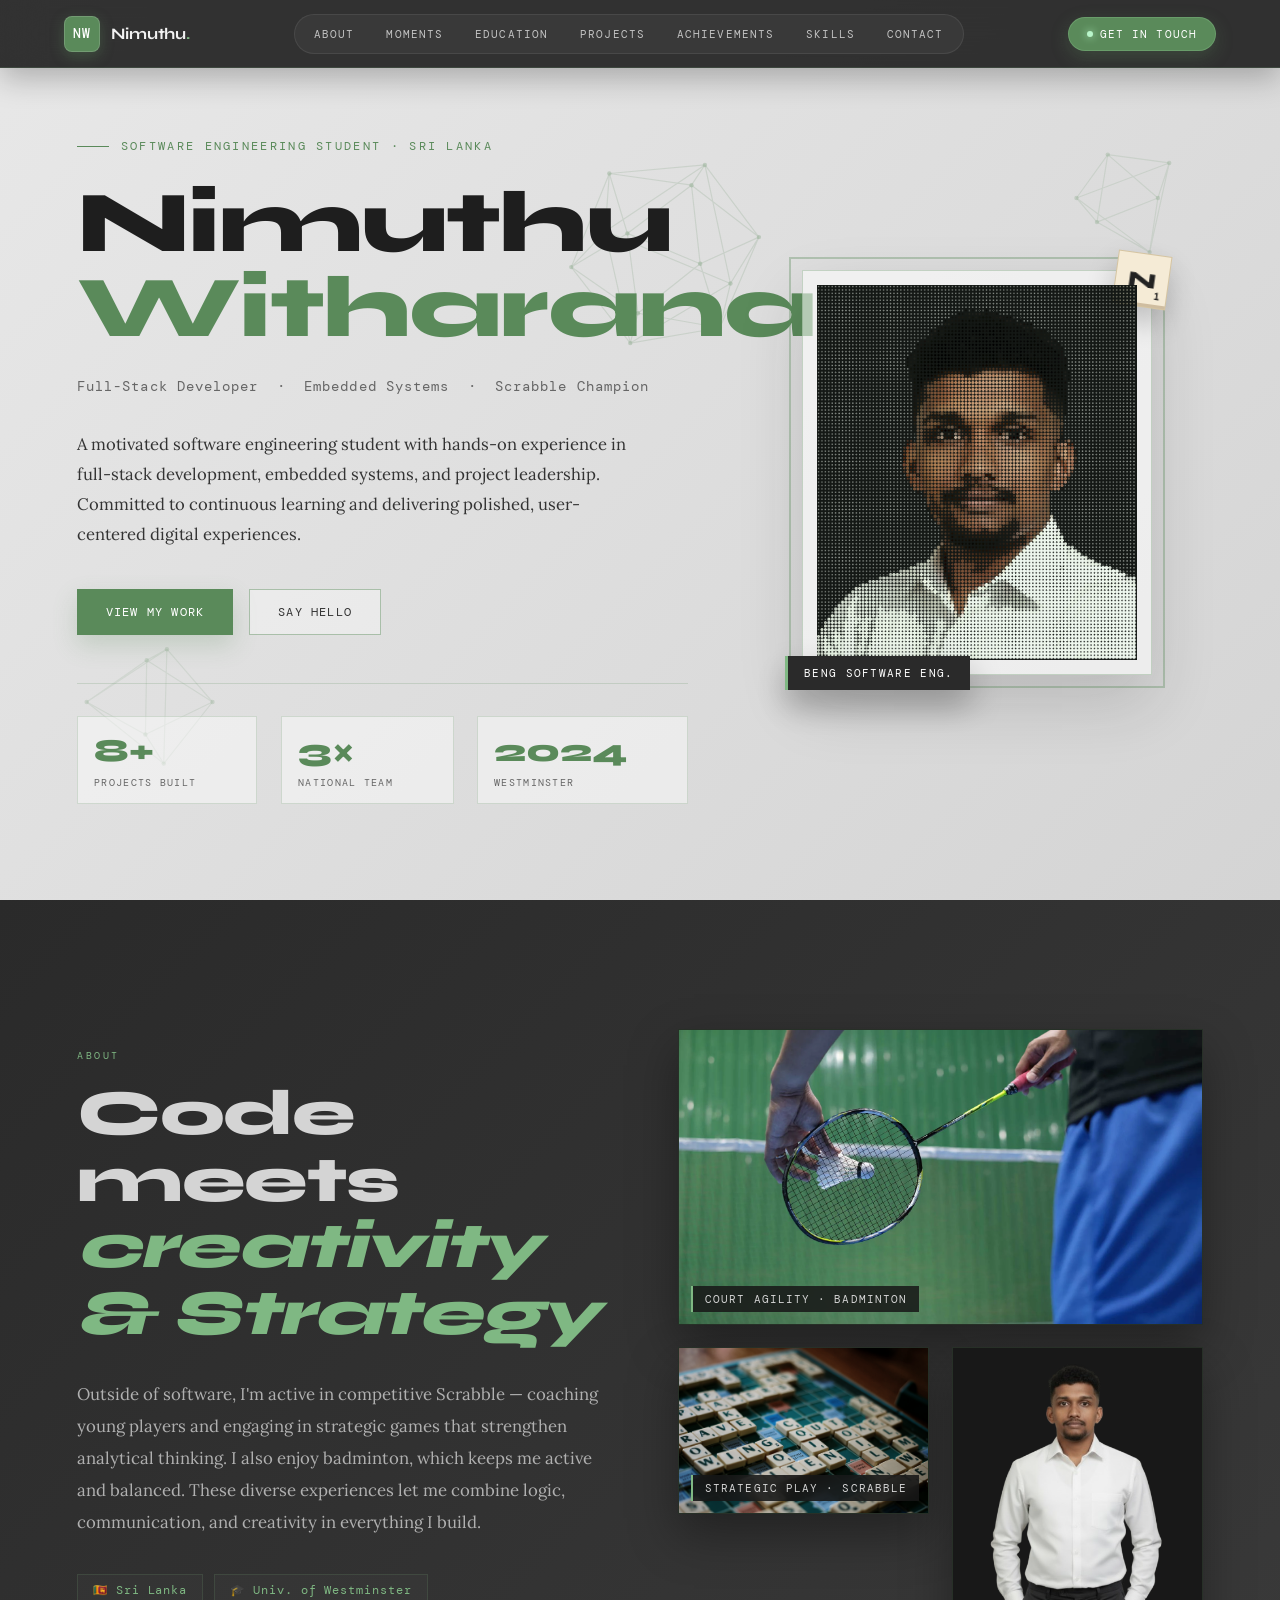
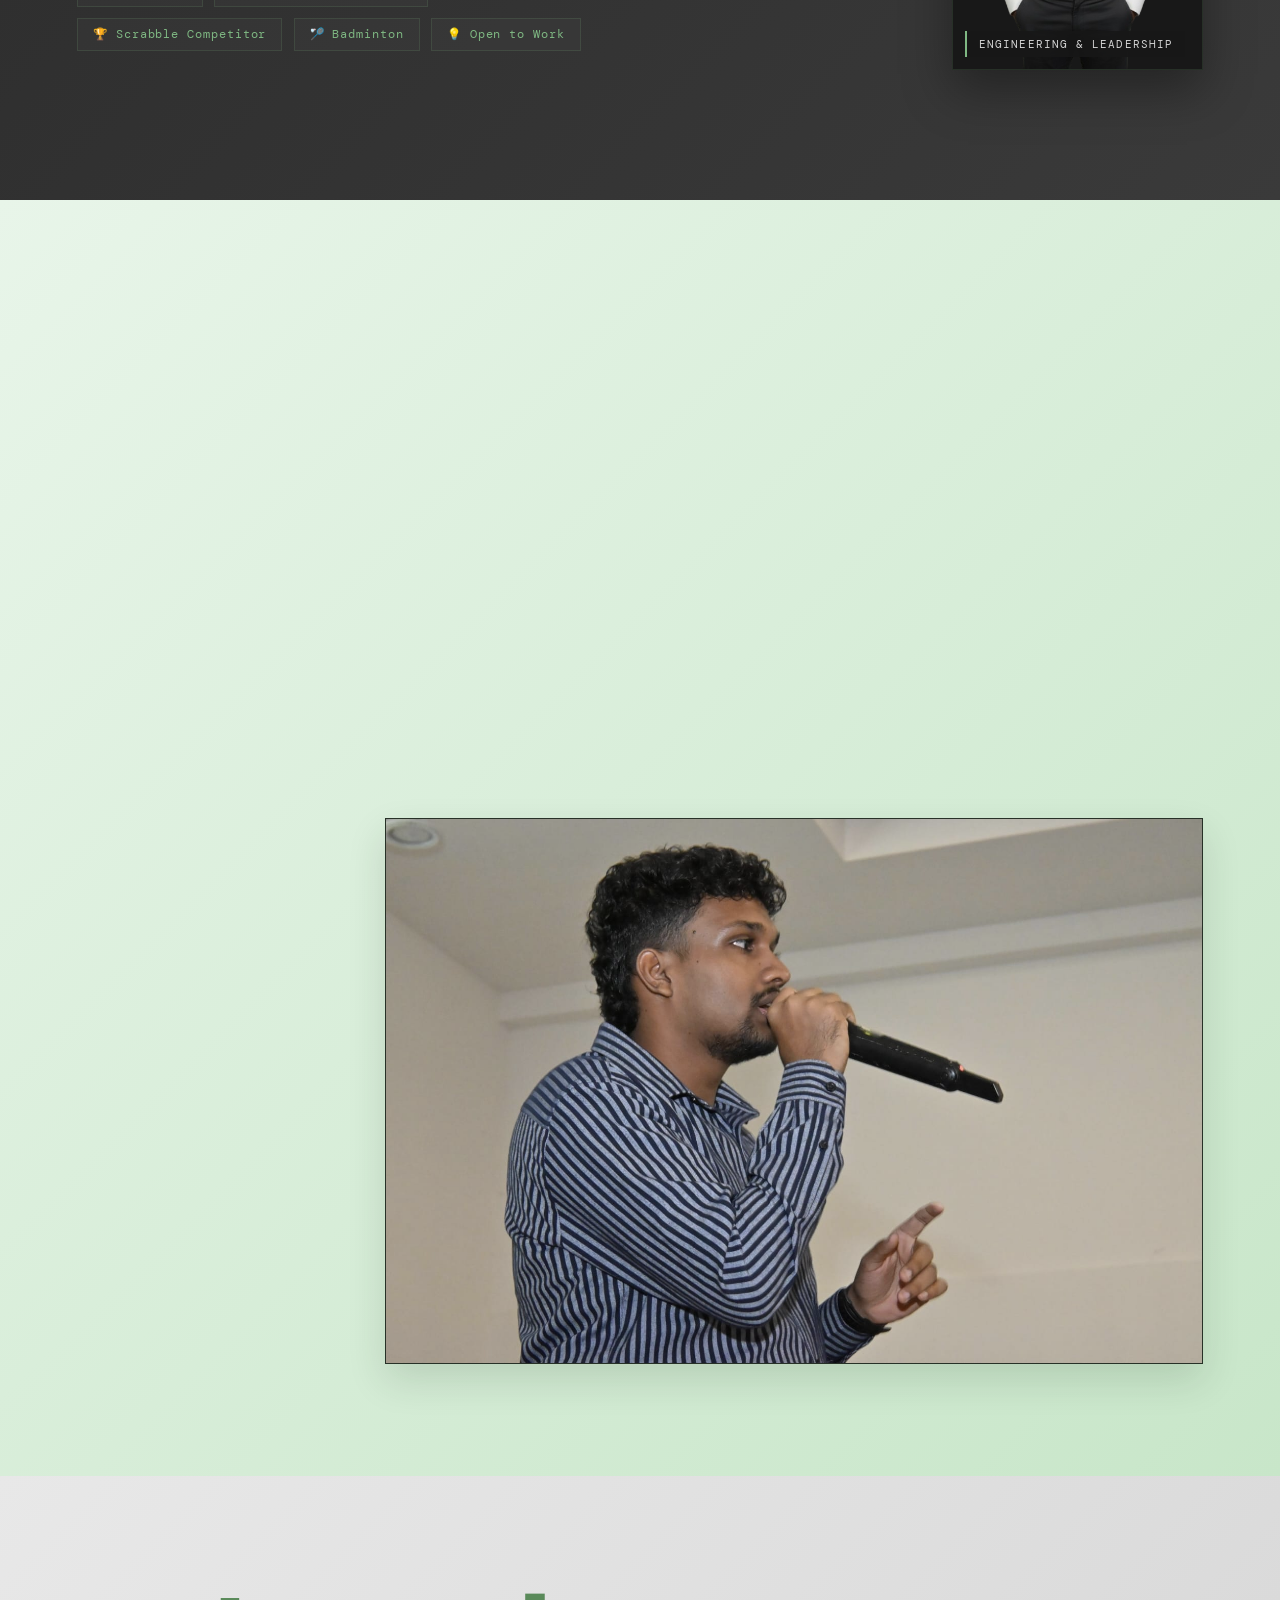
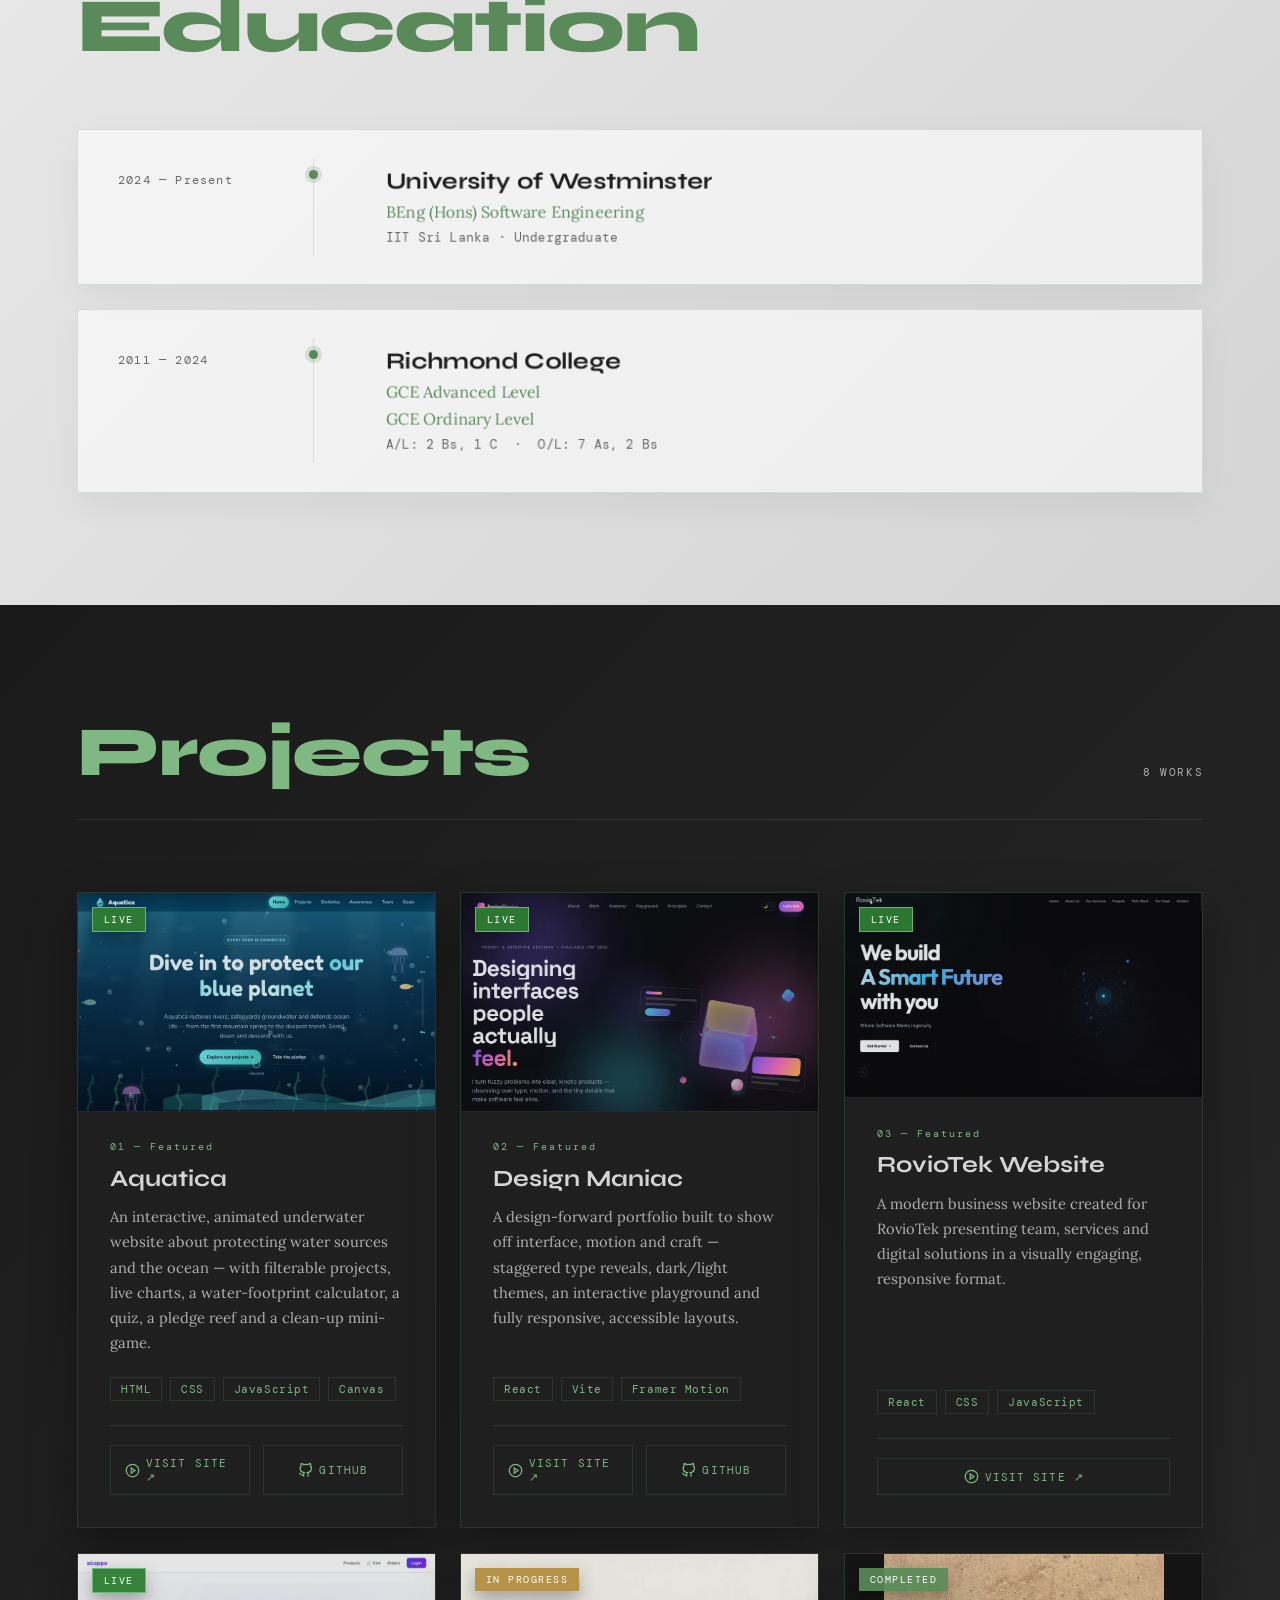
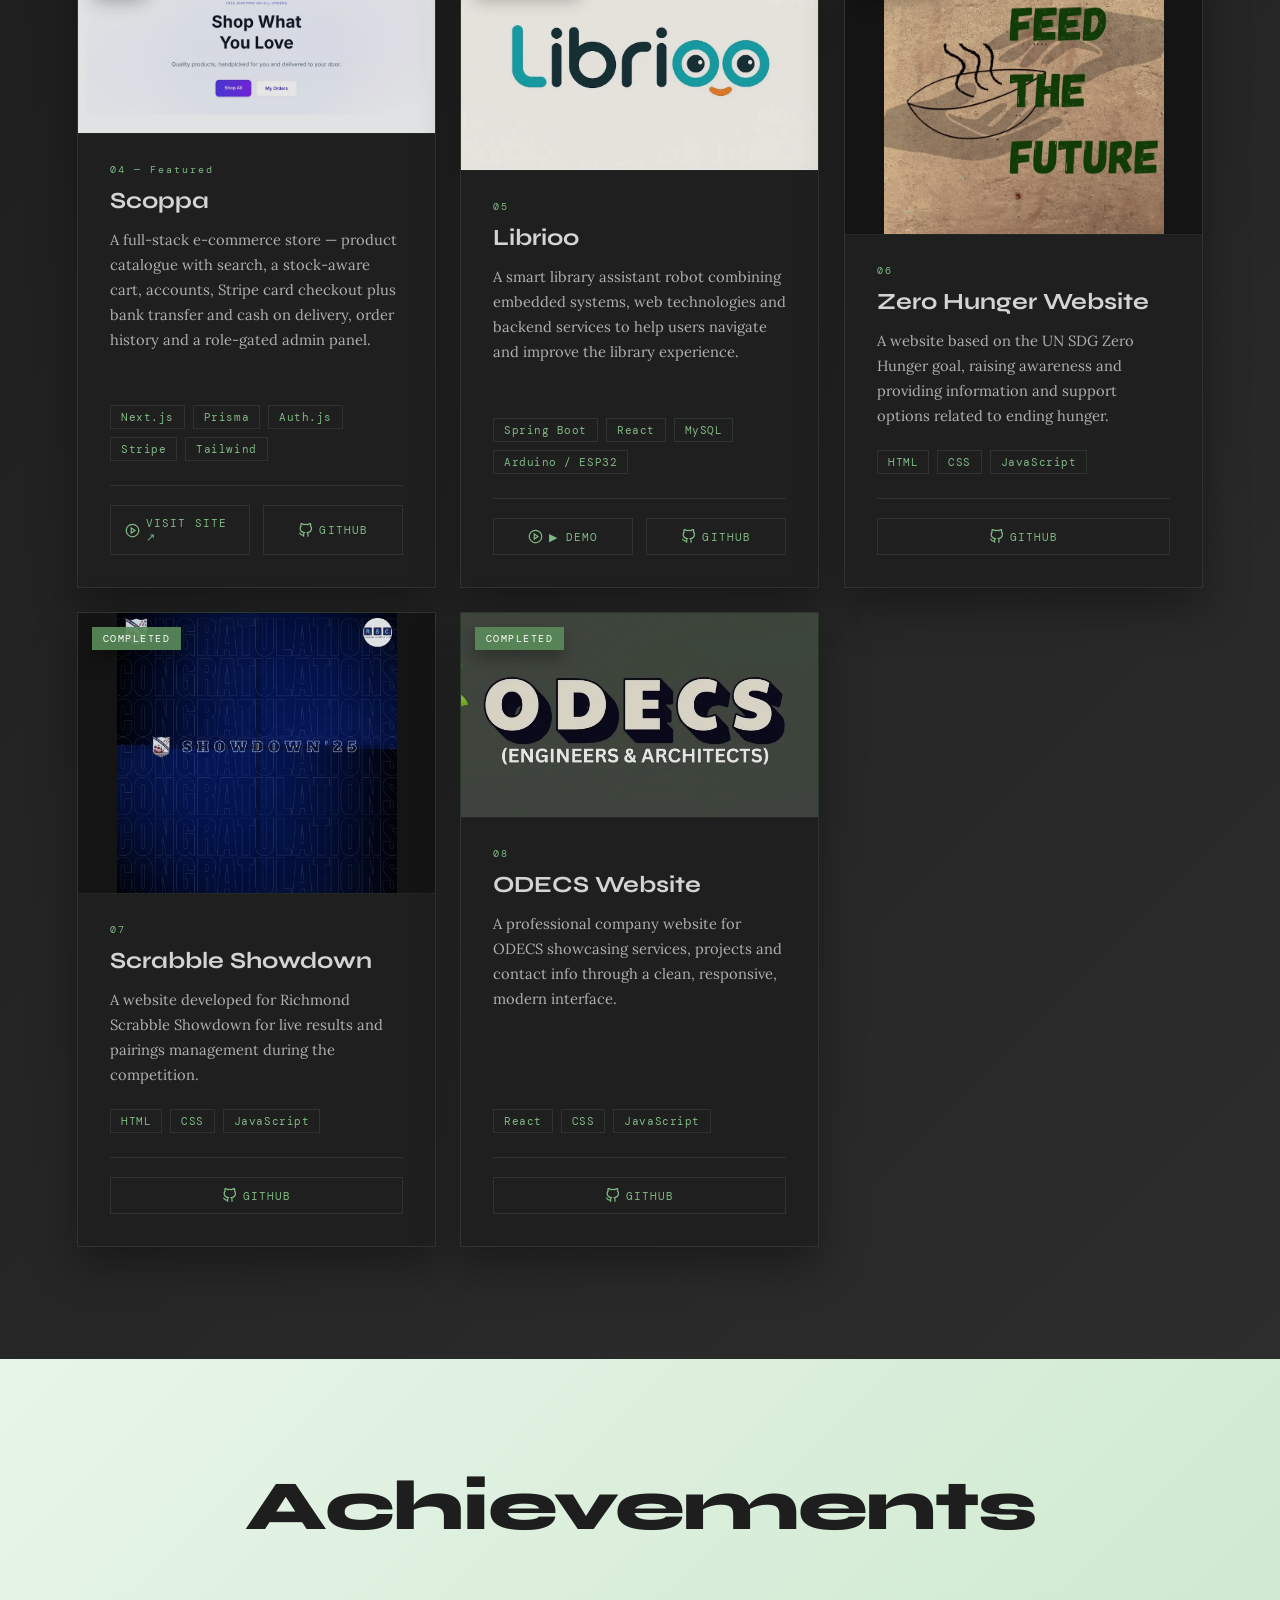
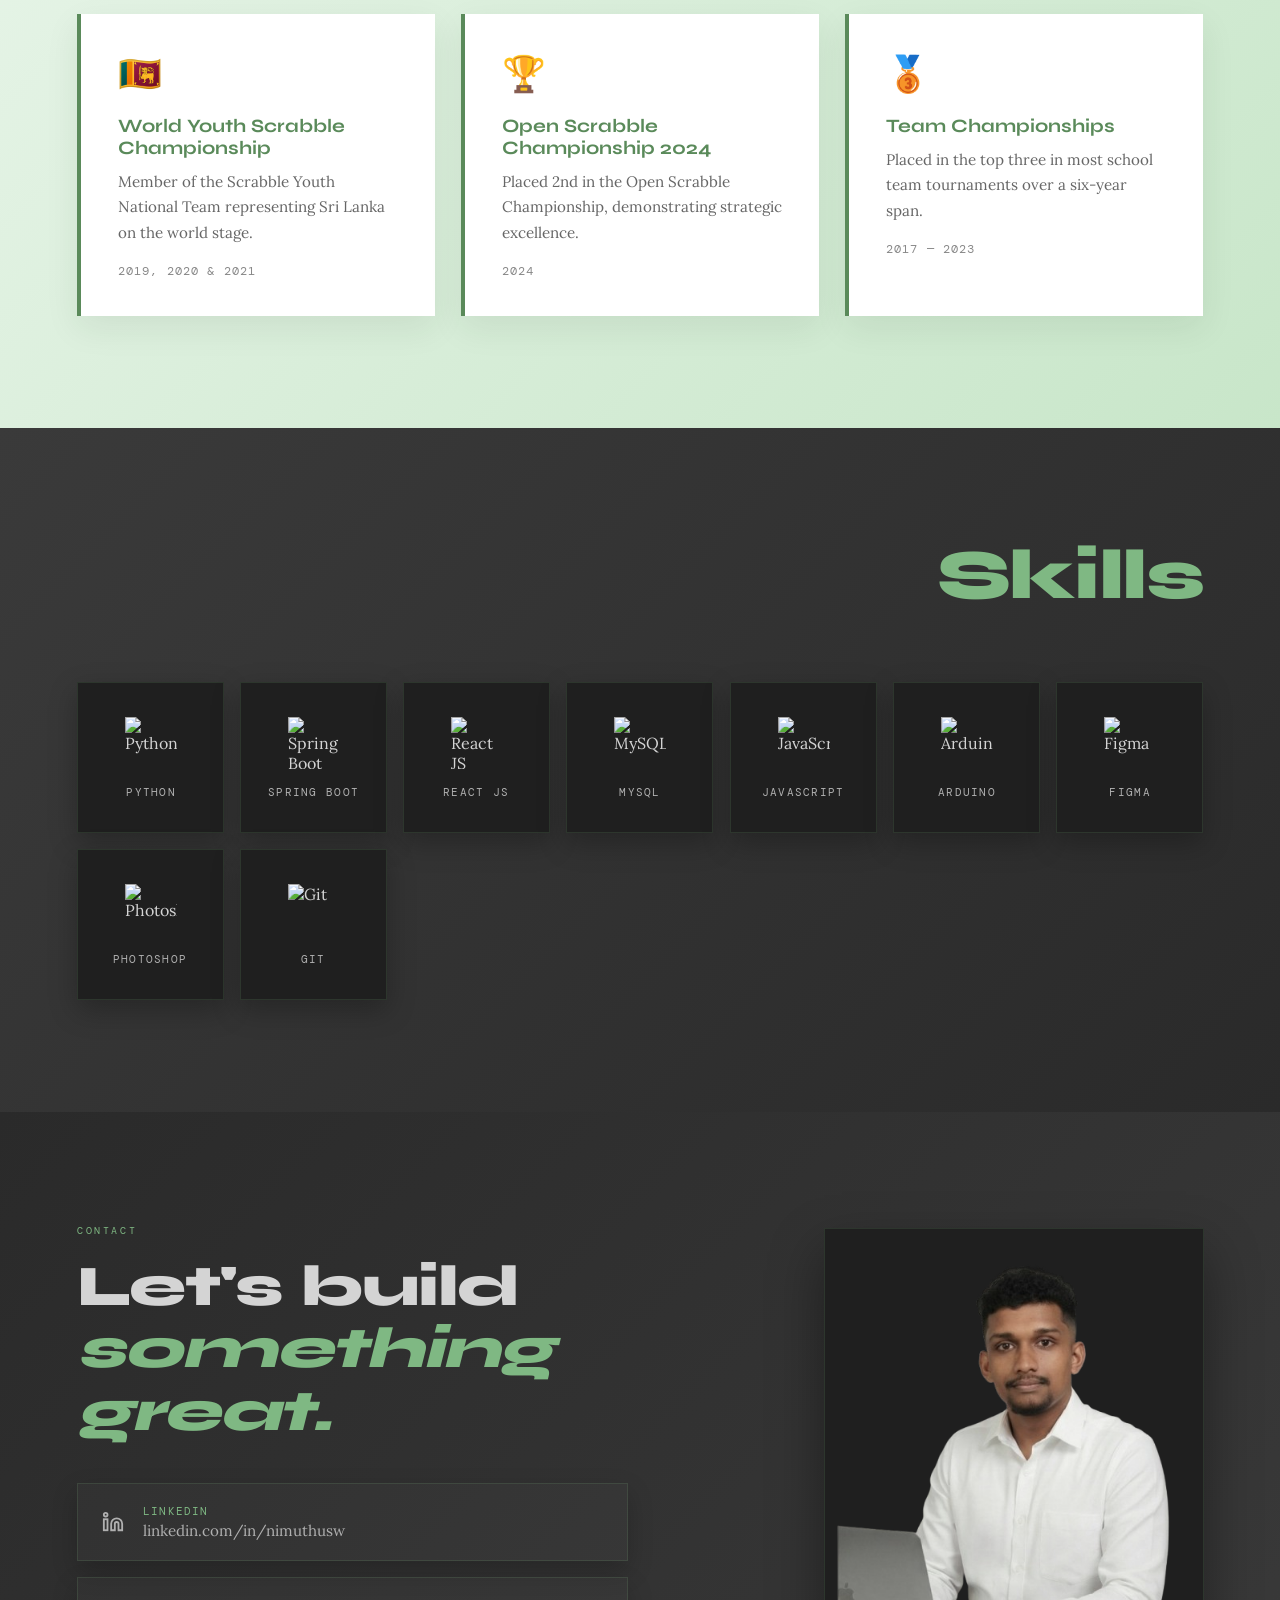
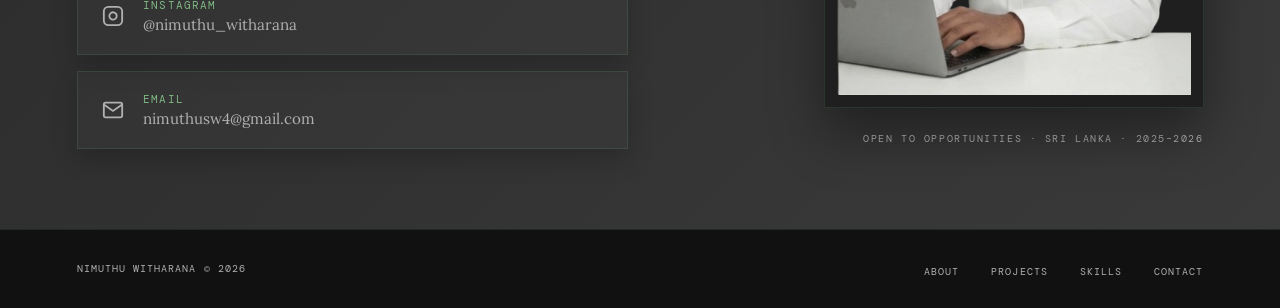
==== commit 73017217: "Add pixel dot-matrix face portrait to Hero section" ====
--- a/index.html
+++ b/index.html
@@ -1448,7 +1448,7 @@
       <div class="hero-img-wrap tilt-3d" data-tilt-max="12">
         <div class="tilt-glare"></div>
         <div class="hero-float-tile" aria-hidden="true">N<sub>1</sub></div>
-        <img src="images/nimu_1.png" data-cms-image="heroPortrait" alt="Nimuthu Witharana"/>
+        <img src="images/nimu_face_dot_matrix.png" data-cms-image="heroPortrait" alt="Nimuthu Witharana"/>
         <div class="hero-float-badge">BEng Software Eng.</div>
       </div>
     </div>
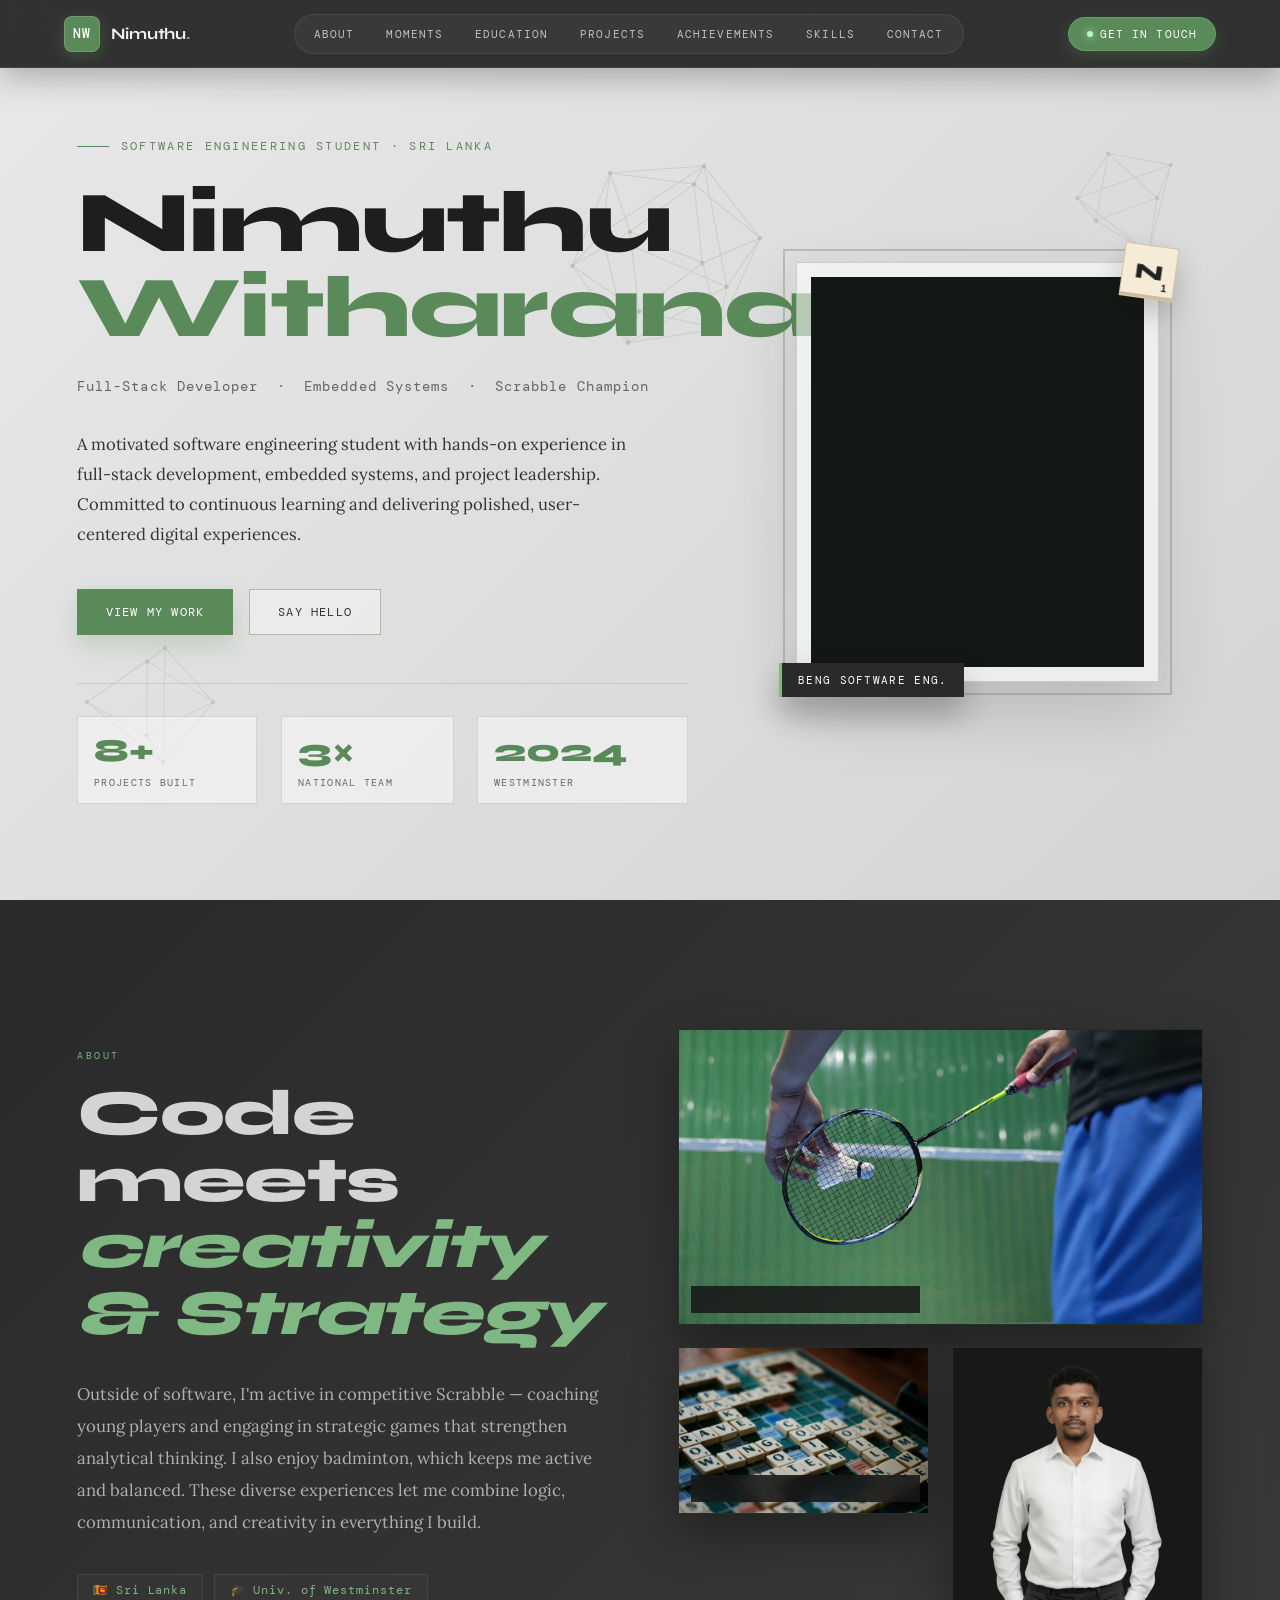
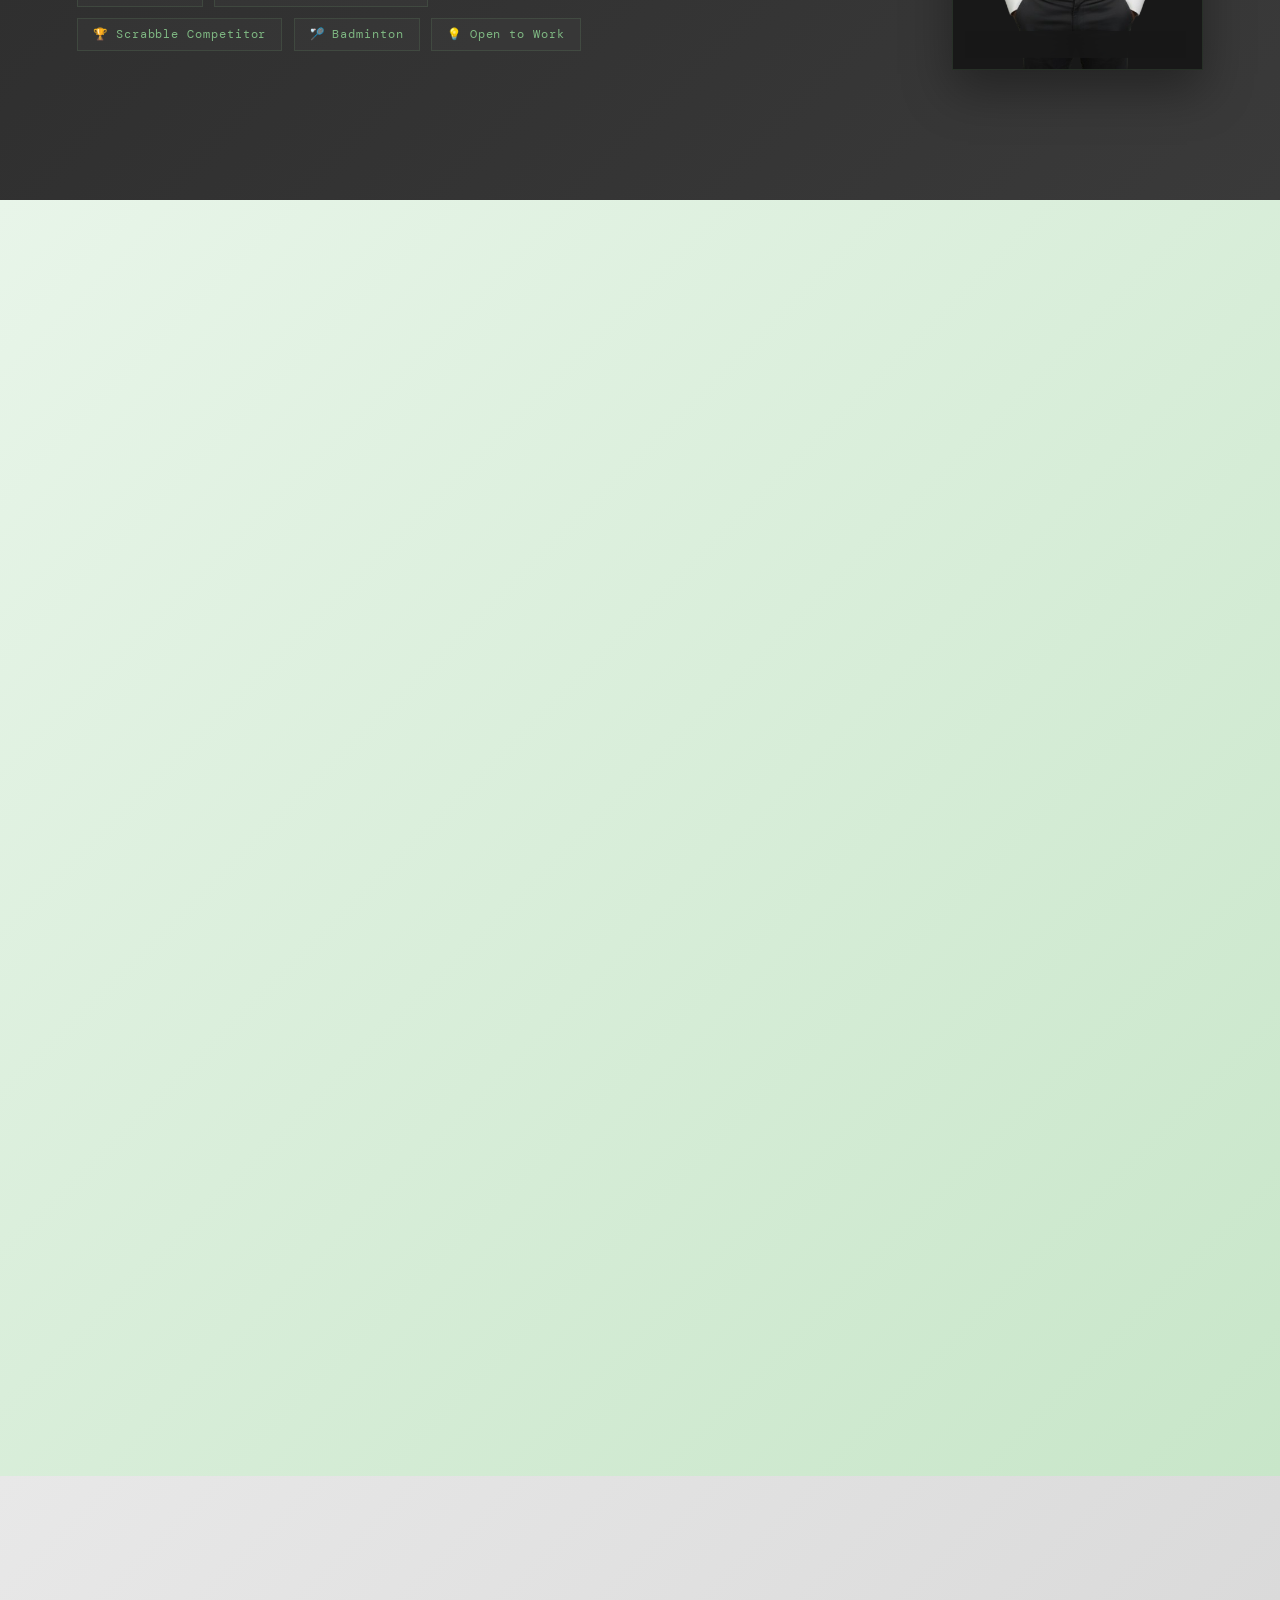
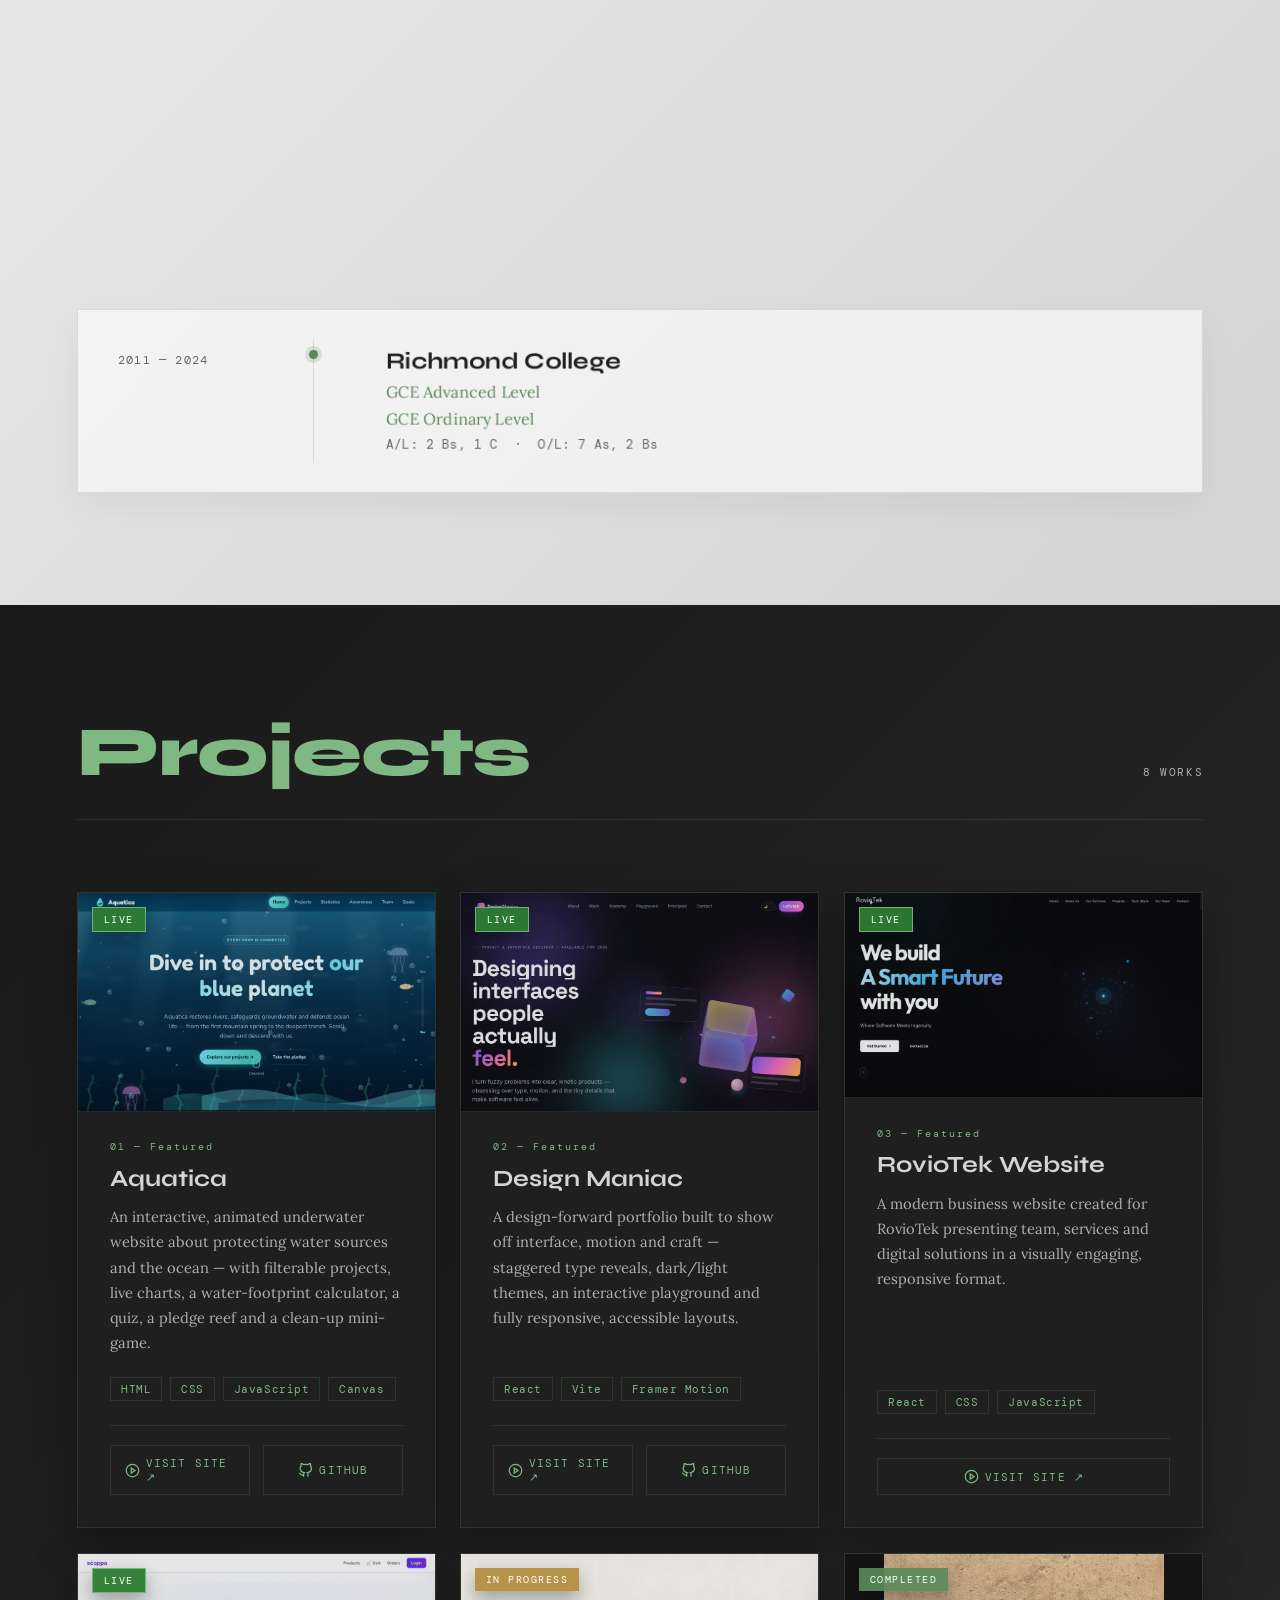
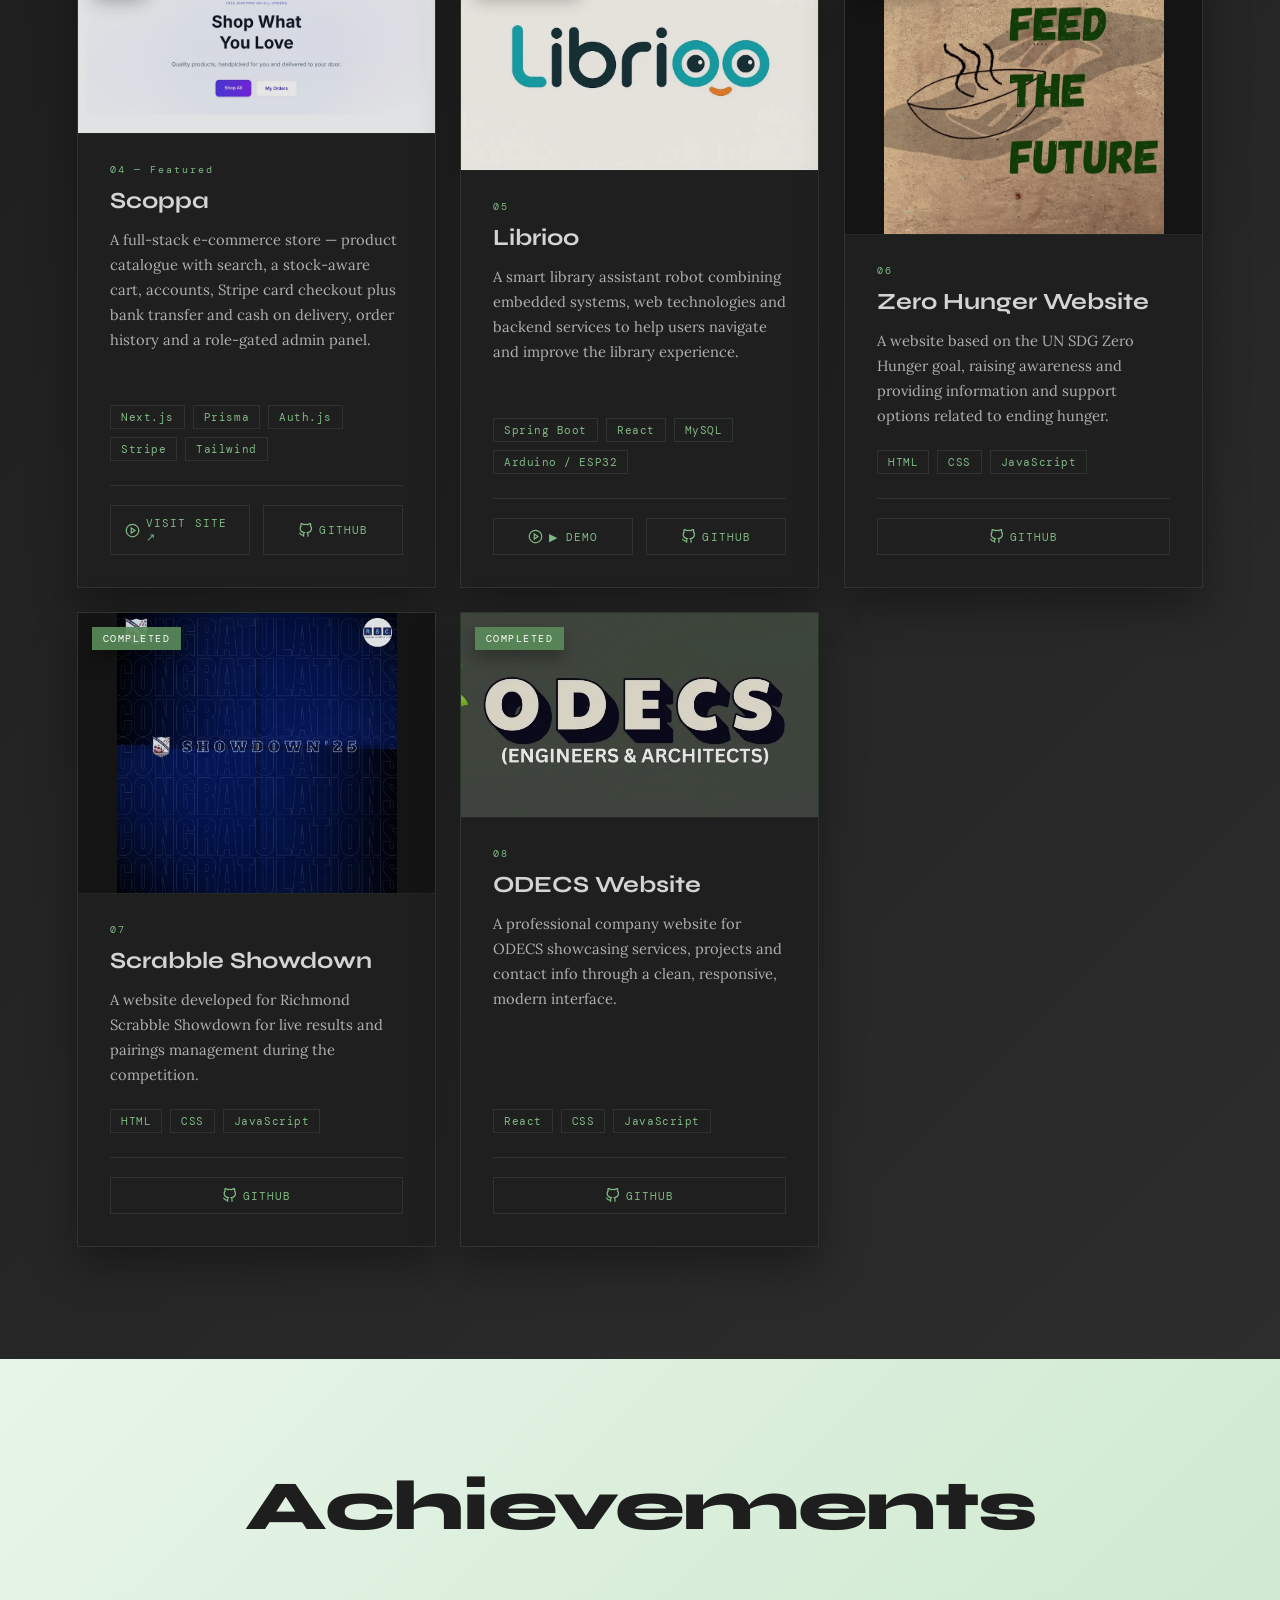
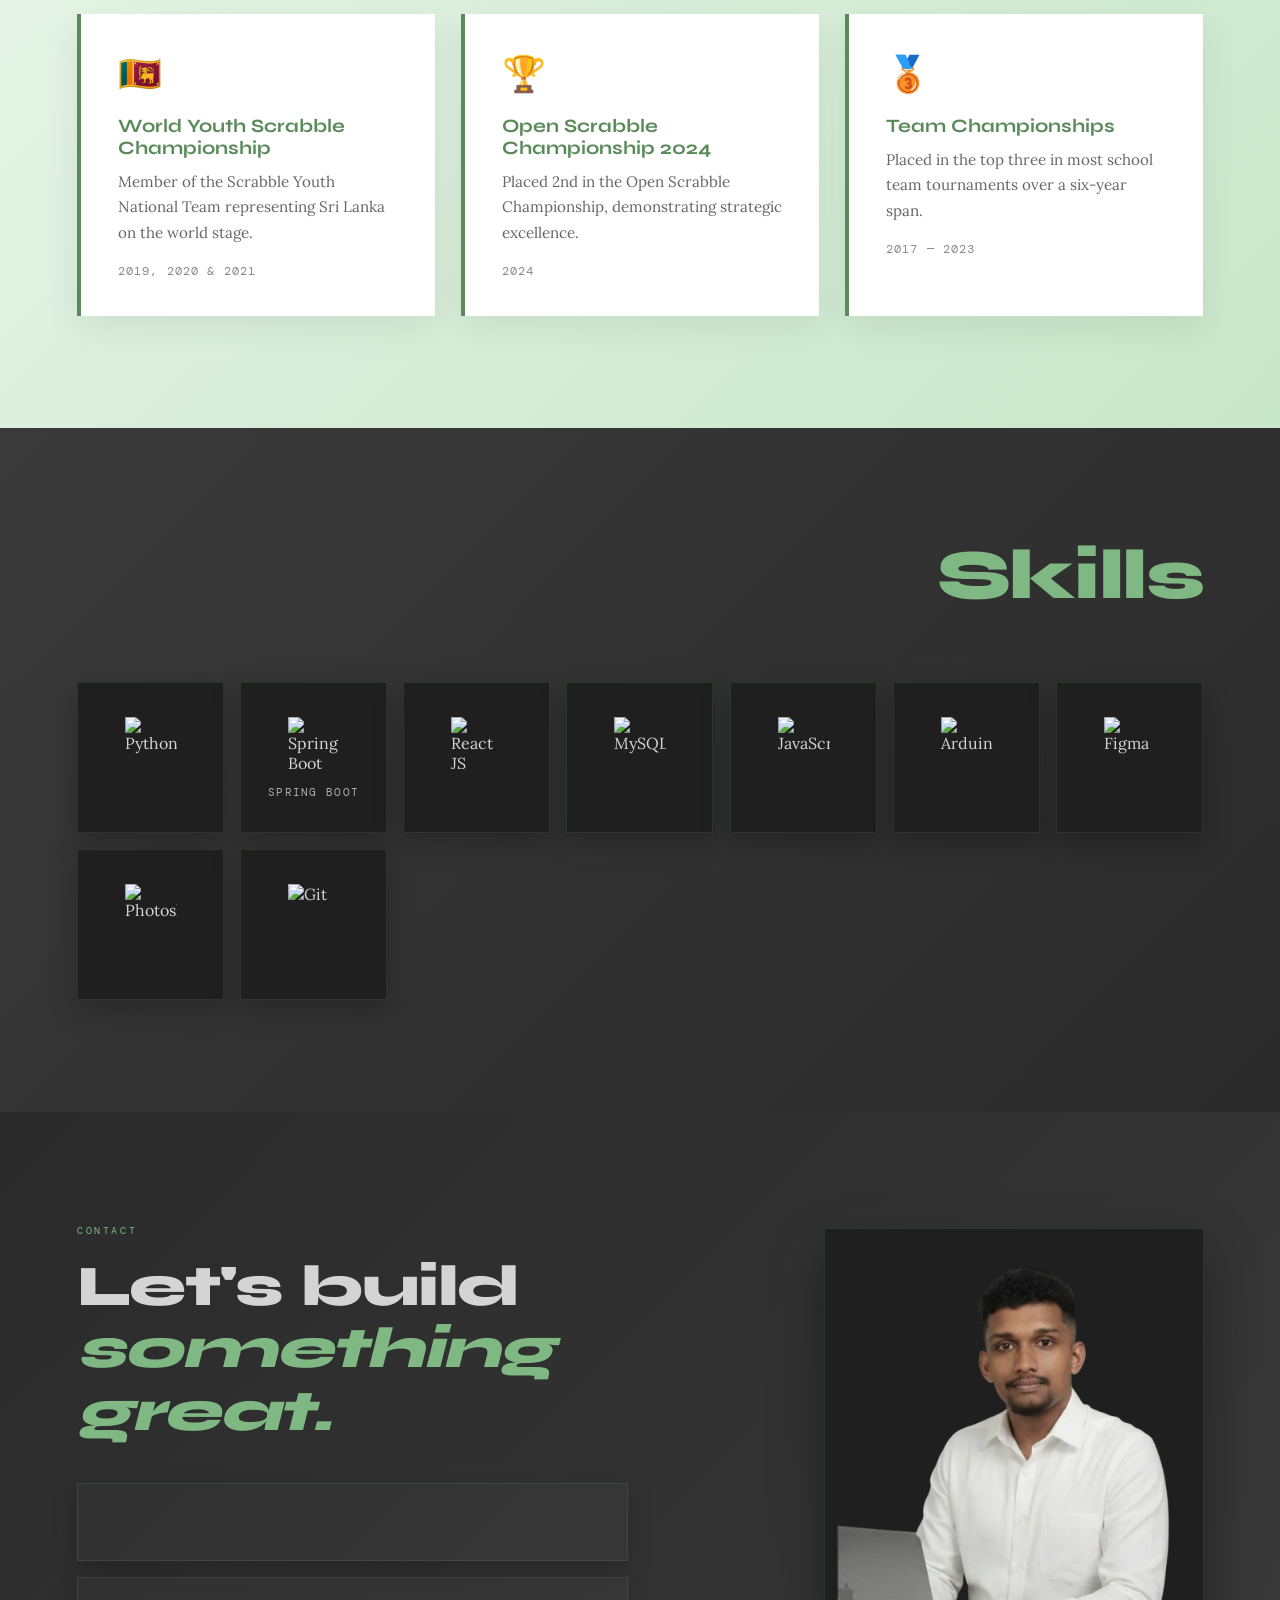
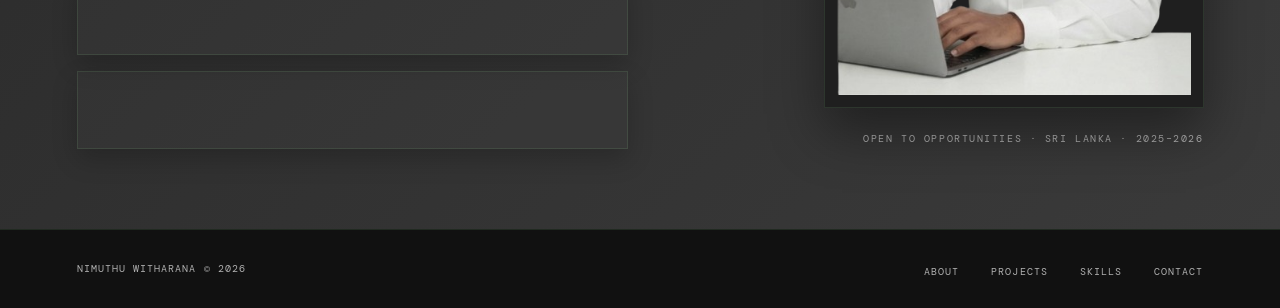
==== commit 22e3d4c2: "Add interactive live-animated pixel dot-matrix portrait canvas to Hero section" ====
--- a/index.html
+++ b/index.html
@@ -451,14 +451,19 @@
 .hero-img-wrap:hover::before {
   transform: translateZ(-42px) translate(8px, 8px);
 }
-.hero-img-wrap img {
-  width: clamp(230px, 25vw, 370px);
-  height: auto; display: block;
-  filter: grayscale(12%);
-  transition: filter 0.4s ease;
-}
-.hero-img-wrap:hover img {
-  filter: grayscale(0%);
+.hero-img-wrap img,
+.hero-img-wrap canvas.dot-matrix-canvas {
+  width: clamp(240px, 26vw, 370px);
+  height: auto;
+  display: block;
+}
+.hero-img-wrap canvas.dot-matrix-canvas {
+  aspect-ratio: 840 / 984;
+  background: #141815;
+  cursor: crosshair;
+}
+.hero-img-wrap img.dot-matrix-hidden {
+  display: none;
 }
 .hero-float-badge {
   position: absolute;
@@ -1169,8 +1174,9 @@
     order: -1;
     justify-content: flex-start;
   }
-  .hero-img-wrap img {
-    width: clamp(220px, 42vw, 310px);
+  .hero-img-wrap img,
+  .hero-img-wrap canvas.dot-matrix-canvas {
+    width: clamp(230px, 42vw, 310px);
   }
   .about-inner {
     grid-template-columns: 1fr;
@@ -1285,8 +1291,9 @@
   .hero-stage {
     justify-content: center;
   }
-  .hero-img-wrap img {
-    width: min(72vw, 270px);
+  .hero-img-wrap img,
+  .hero-img-wrap canvas.dot-matrix-canvas {
+    width: min(74vw, 280px);
   }
   .hero-stats {
     grid-template-columns: repeat(3, 1fr);
@@ -1445,10 +1452,11 @@
       </div>
     </div>
     <div class="hero-stage">
-      <div class="hero-img-wrap tilt-3d" data-tilt-max="12">
+      <div class="hero-img-wrap tilt-3d" id="heroImgWrap" data-tilt-max="12">
         <div class="tilt-glare"></div>
         <div class="hero-float-tile" aria-hidden="true">N<sub>1</sub></div>
-        <img src="images/nimu_face_dot_matrix.png" data-cms-image="heroPortrait" alt="Nimuthu Witharana"/>
+        <canvas id="heroDotCanvas" class="dot-matrix-canvas" width="420" height="492" aria-label="Interactive pixel dot-matrix portrait of Nimuthu Witharana"></canvas>
+        <img src="images/nimu_face_dot_matrix.png" id="heroPortraitImg" class="dot-matrix-hidden" data-cms-image="heroPortrait" alt="Nimuthu Witharana"/>
         <div class="hero-float-badge">BEng Software Eng.</div>
       </div>
     </div>
@@ -2050,6 +2058,9 @@
       document.querySelectorAll(`[data-cms-image="${key}"]`).forEach(img => {
         img.src = src;
       });
+      if (key === 'heroPortrait' && typeof window.reloadHeroDotMatrix === 'function') {
+        window.reloadHeroDotMatrix(src);
+      }
     });
   }
 
@@ -2300,6 +2311,228 @@
 document.addEventListener('keydown', e => {
   if (e.key === 'Escape' && lightbox.classList.contains('open')) closeMoment();
 });
+// ── Interactive Animated Pixel Dot-Matrix Portrait ──
+(function initAnimatedDotMatrixPortrait() {
+  const canvas = document.getElementById('heroDotCanvas');
+  const fallbackImg = document.getElementById('heroPortraitImg');
+  if (!canvas) return;
+  const ctx = canvas.getContext('2d');
+
+  const COLS = 64;
+  const ROWS = 75;
+  let dots = [];
+  let bgDots = [];
+  let cw = 420, ch = 492, cellW = 6.5, cellH = 6.5;
+  let pointer = { x: -9999, y: -9999, active: false };
+  let shockwave = { x: 0, y: 0, time: -999 };
+  let startTime = performance.now();
+
+  function setupCanvasSize() {
+    const rect = canvas.getBoundingClientRect();
+    const dpr = Math.min(window.devicePixelRatio || 1, 2);
+    cw = Math.max(240, rect.width || 340);
+    ch = Math.round(cw * (984 / 840));
+    canvas.width = cw * dpr;
+    canvas.height = ch * dpr;
+    ctx.setTransform(dpr, 0, 0, dpr, 0, 0);
+    cellW = cw / COLS;
+    cellH = ch / ROWS;
+
+    bgDots = [];
+    for (let gy = 0; gy < ROWS; gy++) {
+      for (let gx = 0; gx < COLS; gx++) {
+        bgDots.push({
+          hx: (gx + 0.5) * cellW,
+          hy: (gy + 0.5) * cellH
+        });
+      }
+    }
+    dots.forEach(d => {
+      d.hx = (d.gx + 0.5) * cellW;
+      d.hy = (d.gy + 0.5) * cellH;
+      if (!d.initialized) {
+        d.x = d.hx + (Math.random() - 0.5) * 40;
+        d.y = d.hy + (Math.random() - 0.5) * 40;
+        d.initialized = true;
+      }
+    });
+  }
+
+  function sampleSourceImage(imgSrc) {
+    const srcImg = new Image();
+    srcImg.crossOrigin = 'anonymous';
+    srcImg.onload = () => {
+      const off = document.createElement('canvas');
+      off.width = COLS;
+      off.height = ROWS;
+      const octx = off.getContext('2d');
+
+      // If using original full portrait nimu_1.png (440x566), crop to face & shoulders; otherwise fit full image
+      const isOriginalFull = imgSrc.includes('nimu_1.png');
+      if (isOriginalFull) {
+        octx.drawImage(srcImg, 80, 12, 280, 328, 0, 0, COLS, ROWS);
+      } else {
+        octx.drawImage(srcImg, 0, 0, COLS, ROWS);
+      }
+
+      const imgData = octx.getImageData(0, 0, COLS, ROWS).data;
+      const newDots = [];
+      for (let gy = 0; gy < ROWS; gy++) {
+        for (let gx = 0; gx < COLS; gx++) {
+          const i = (gy * COLS + gx) * 4;
+          const r = imgData[i], g = imgData[i + 1], b = imgData[i + 2], a = imgData[i + 3];
+          if (a < 40) continue;
+
+          // Skip dark background grid pixels if sampling from pre-rendered dot-matrix PNG
+          if (!isOriginalFull && r < 32 && g < 38 && b < 34) continue;
+
+          const lum = (0.299 * r + 0.587 * g + 0.114 * b) / 255;
+          const mr = Math.min(255, Math.round(r * 0.88 + 127 * 0.14 * lum));
+          const mg = Math.min(255, Math.round(g * 0.85 + 212 * 0.18 * lum));
+          const mb = Math.min(255, Math.round(b * 0.88 + 131 * 0.14 * lum));
+
+          newDots.push({
+            gx, gy,
+            hx: (gx + 0.5) * cellW,
+            hy: (gy + 0.5) * cellH,
+            x: (gx + 0.5) * cellW,
+            y: (gy + 0.5) * cellH - 18,
+            vx: 0, vy: 0,
+            r: mr, g: mg, b: mb,
+            lum,
+            alphaFactor: a / 255,
+            phase: (gx * 0.22 + gy * 0.18),
+            delay: (gy / ROWS) * 650 + Math.random() * 180,
+            initialized: true
+          });
+        }
+      }
+      dots = newDots;
+      startTime = performance.now();
+      setupCanvasSize();
+    };
+    srcImg.onerror = () => {
+      canvas.style.display = 'none';
+      if (fallbackImg) fallbackImg.classList.remove('dot-matrix-hidden');
+    };
+    srcImg.src = imgSrc;
+  }
+
+  // Default to sampling clean face & shoulders from images/nimu_1.png so every grid cell maps 1:1 to an LED dot
+  window.reloadHeroDotMatrix = function(customSrc) {
+    const useOriginal = !customSrc || customSrc.includes('nimu_face_dot_matrix') || customSrc.includes('nimu_dot_matrix') || customSrc.includes('nimu_1');
+    sampleSourceImage(useOriginal ? 'images/nimu_1.png' : customSrc);
+  };
+
+  setupCanvasSize();
+  window.reloadHeroDotMatrix();
+  window.addEventListener('resize', setupCanvasSize, { passive: true });
+
+  canvas.addEventListener('pointermove', (e) => {
+    const rect = canvas.getBoundingClientRect();
+    pointer.x = e.clientX - rect.left;
+    pointer.y = e.clientY - rect.top;
+    pointer.active = true;
+  });
+  canvas.addEventListener('pointerleave', () => {
+    pointer.active = false;
+    pointer.x = -9999;
+    pointer.y = -9999;
+  });
+  canvas.addEventListener('click', (e) => {
+    const rect = canvas.getBoundingClientRect();
+    shockwave.x = e.clientX - rect.left;
+    shockwave.y = e.clientY - rect.top;
+    shockwave.time = performance.now();
+    // Apply radial impulse
+    dots.forEach(d => {
+      const dx = d.x - shockwave.x;
+      const dy = d.y - shockwave.y;
+      const dist = Math.hypot(dx, dy) || 1;
+      if (dist < 140) {
+        const force = (1 - dist / 140) * 11;
+        d.vx += (dx / dist) * force;
+        d.vy += (dy / dist) * force;
+      }
+    });
+  });
+
+  let heroInView = true;
+  const obs = new IntersectionObserver((entries) => {
+    heroInView = entries[0].isIntersecting;
+  });
+  obs.observe(canvas);
+
+  function renderFrame(now) {
+    if (heroInView && dots.length > 0) {
+      ctx.fillStyle = '#141815';
+      ctx.fillRect(0, 0, cw, ch);
+
+      // 1. Subtle background inactive LED matrix grid
+      ctx.fillStyle = 'rgba(65, 86, 68, 0.35)';
+      const bgR = Math.max(0.7, cellW * 0.14);
+      ctx.beginPath();
+      for (let i = 0; i < bgDots.length; i++) {
+        const b = bgDots[i];
+        ctx.moveTo(b.hx + bgR, b.hy);
+        ctx.arc(b.hx, b.hy, bgR, 0, Math.PI * 2);
+      }
+      ctx.fill();
+
+      // 2. Holographic scanline sweep position (loops every 3.4s)
+      const elapsed = now - startTime;
+      const scanY = ((now * 0.11) % (ch + 120)) - 60;
+      const repelRadius = 56;
+
+      for (let i = 0; i < dots.length; i++) {
+        const d = dots[i];
+        // Boot-up entrance scale
+        const bootProgress = Math.max(0, Math.min(1, (elapsed - d.delay) / 480));
+        if (bootProgress <= 0) continue;
+
+        // Pointer magnetic repulsion
+        if (pointer.active) {
+          const dx = d.x - pointer.x;
+          const dy = d.y - pointer.y;
+          const distSq = dx * dx + dy * dy;
+          if (distSq < repelRadius * repelRadius) {
+            const dist = Math.sqrt(distSq) || 1;
+            const push = (1 - dist / repelRadius) * 2.4;
+            d.vx += (dx / dist) * push;
+            d.vy += (dy / dist) * push;
+          }
+        }
+
+        // Spring back to home cell
+        d.vx += (d.hx - d.x) * 0.14;
+        d.vy += (d.hy - d.y) * 0.14;
+        d.vx *= 0.76;
+        d.vy *= 0.76;
+        d.x += d.vx;
+        d.y += d.vy;
+
+        // Ambient breathing + scanline boost
+        const pulse = 1 + 0.08 * Math.sin(now * 0.0035 + d.phase);
+        const scanDist = Math.abs(d.y - scanY);
+        const scanBoost = scanDist < 34 ? (1 - scanDist / 34) : 0;
+
+        const baseRadius = (cellW * 0.46) * (0.50 + 0.50 * Math.pow(d.lum, 0.7)) * d.alphaFactor;
+        const rad = Math.max(0.8, baseRadius * bootProgress * pulse * (1 + scanBoost * 0.28));
+
+        const r = Math.min(255, Math.round(d.r + scanBoost * 45));
+        const g = Math.min(255, Math.round(d.g + scanBoost * 85));
+        const b = Math.min(255, Math.round(d.b + scanBoost * 48));
+
+        ctx.fillStyle = `rgb(${r},${g},${b})`;
+        ctx.beginPath();
+        ctx.arc(d.x, d.y, rad, 0, Math.PI * 2);
+        ctx.fill();
+      }
+    }
+    requestAnimationFrame(renderFrame);
+  }
+  requestAnimationFrame(renderFrame);
+})();
 </script>
 </body>
 </html>
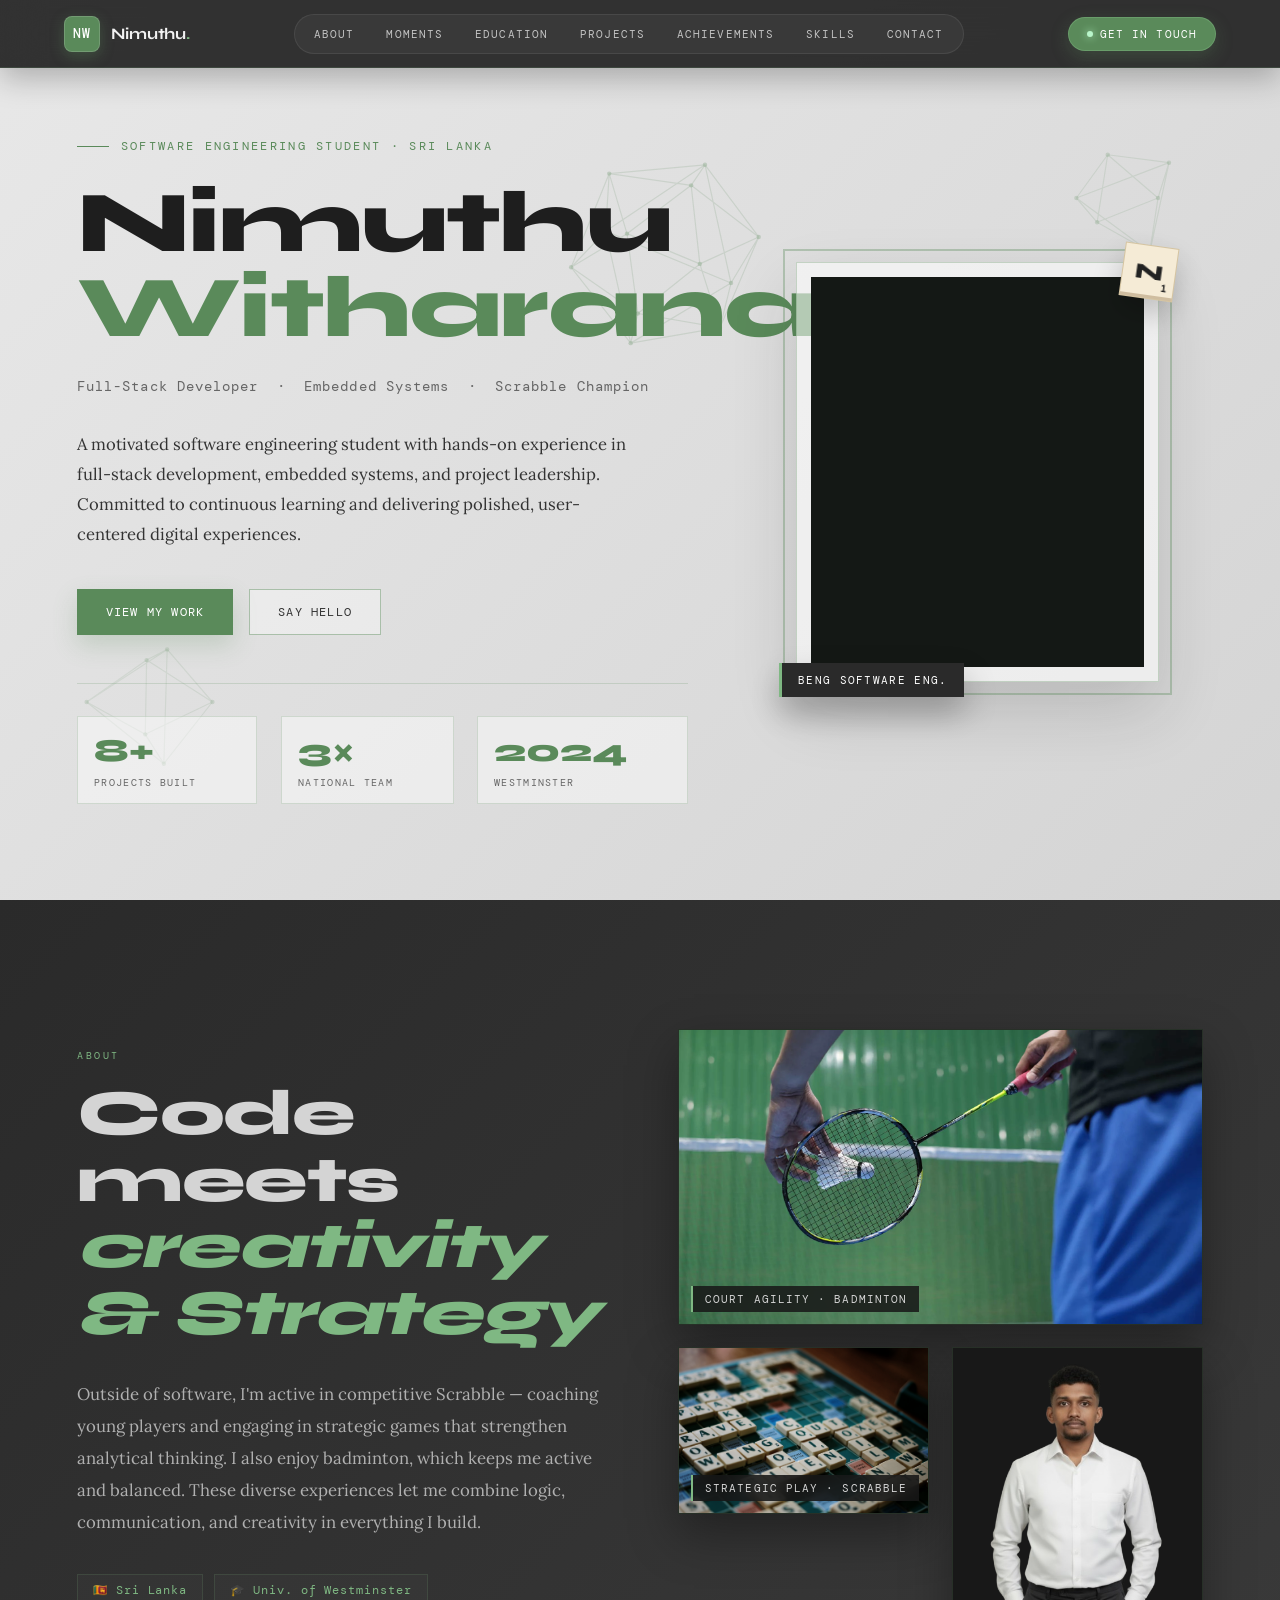
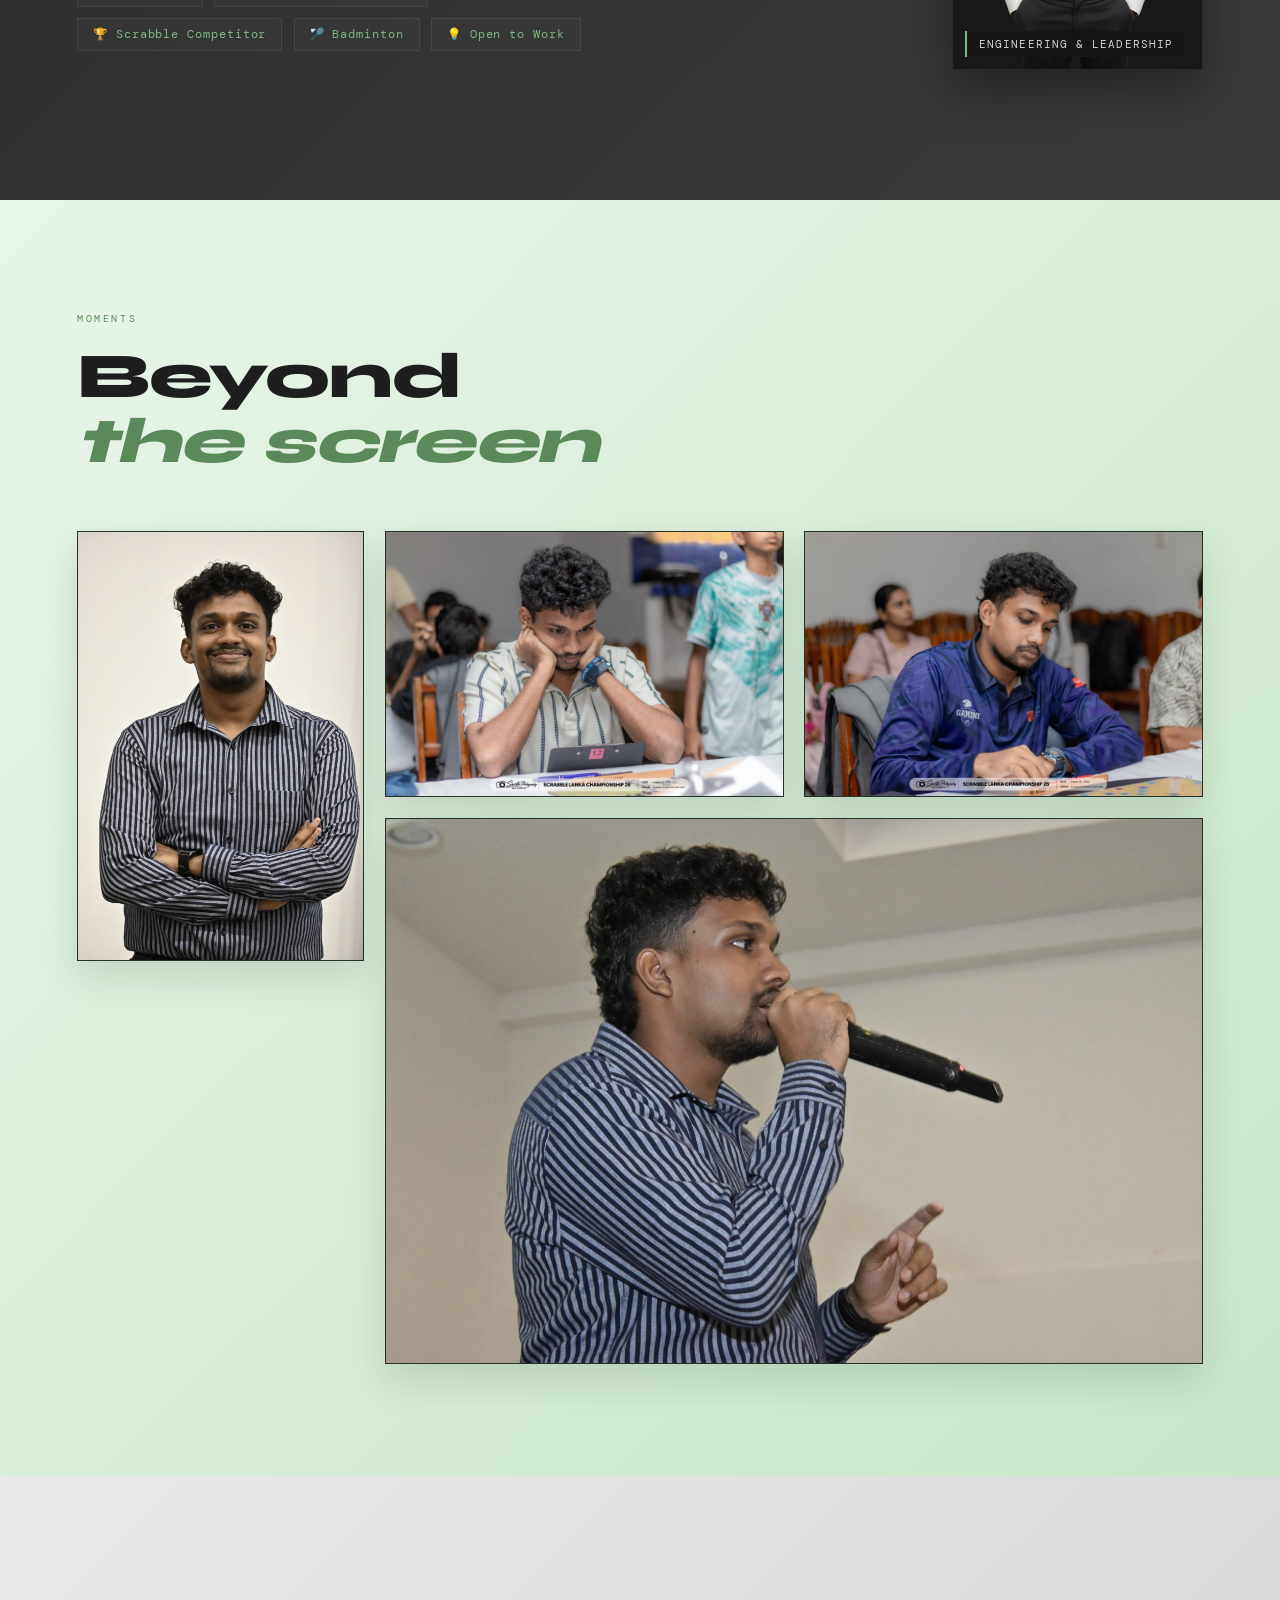
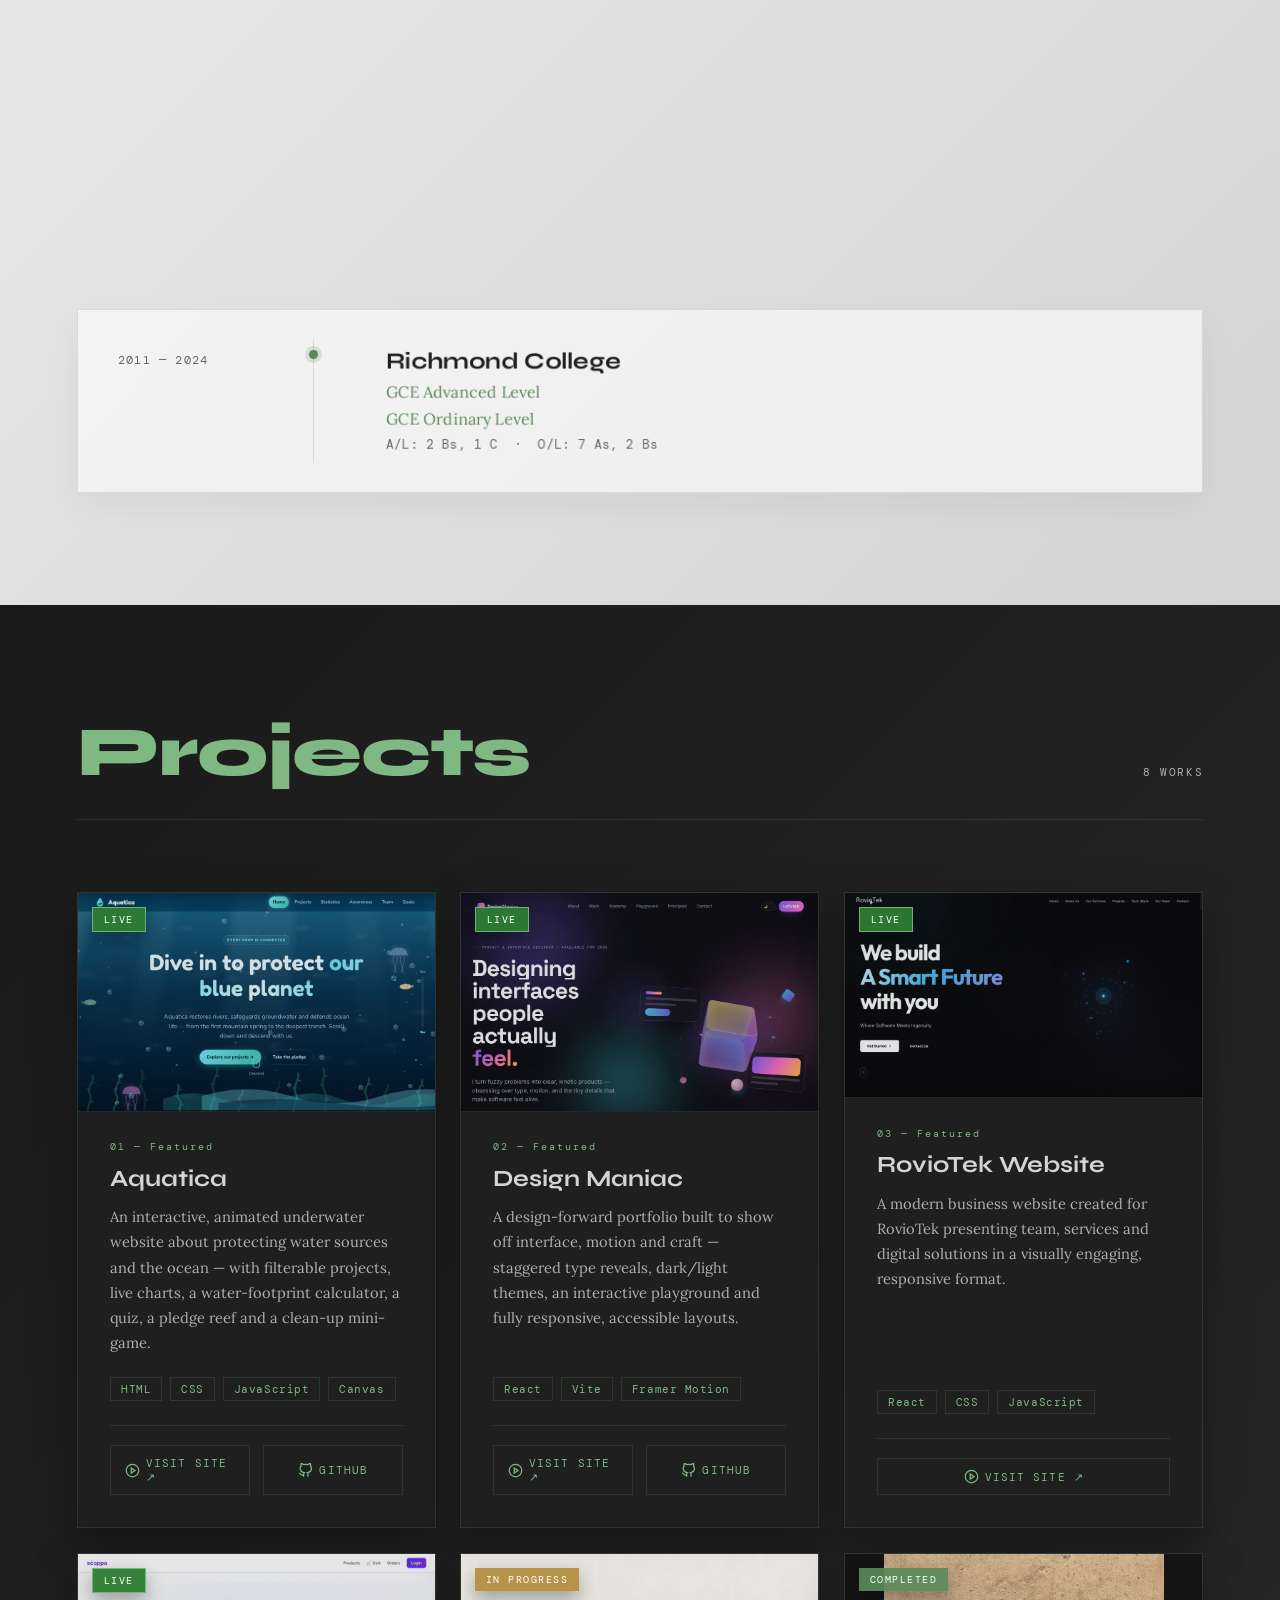
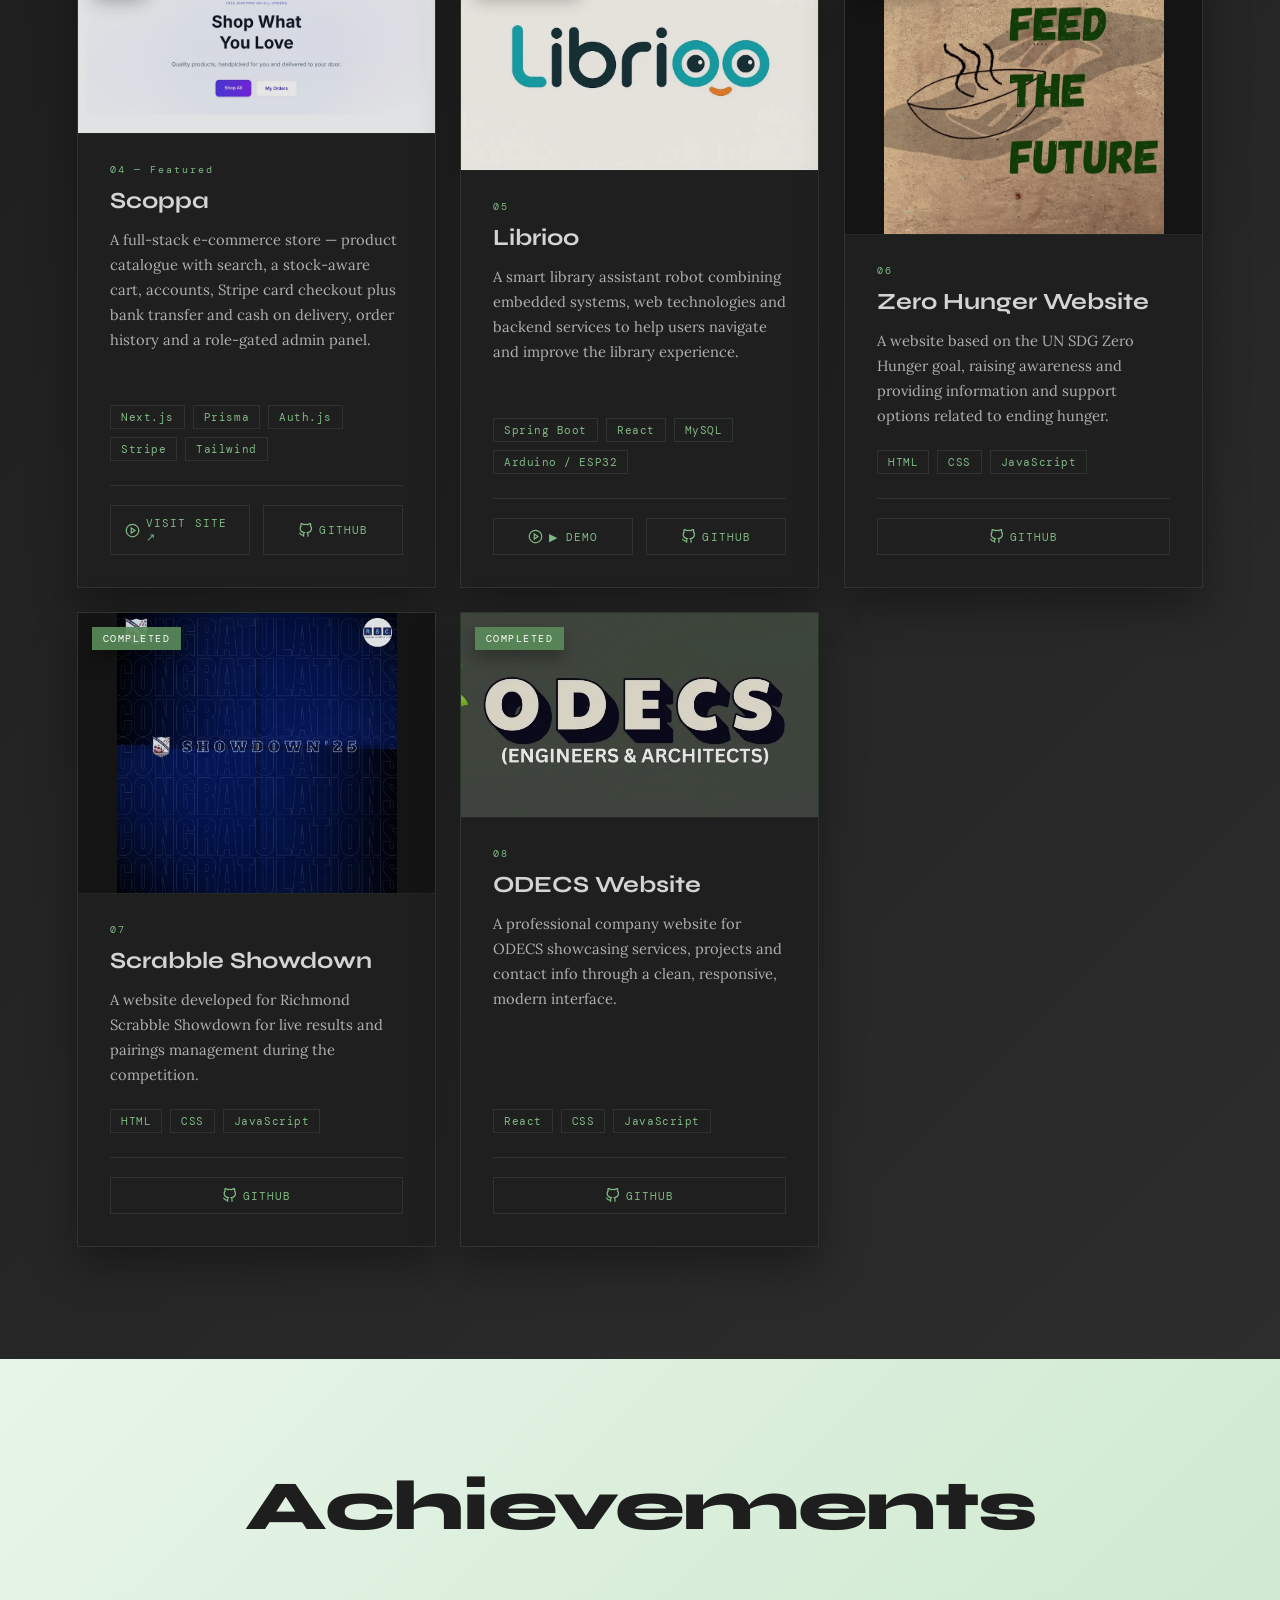
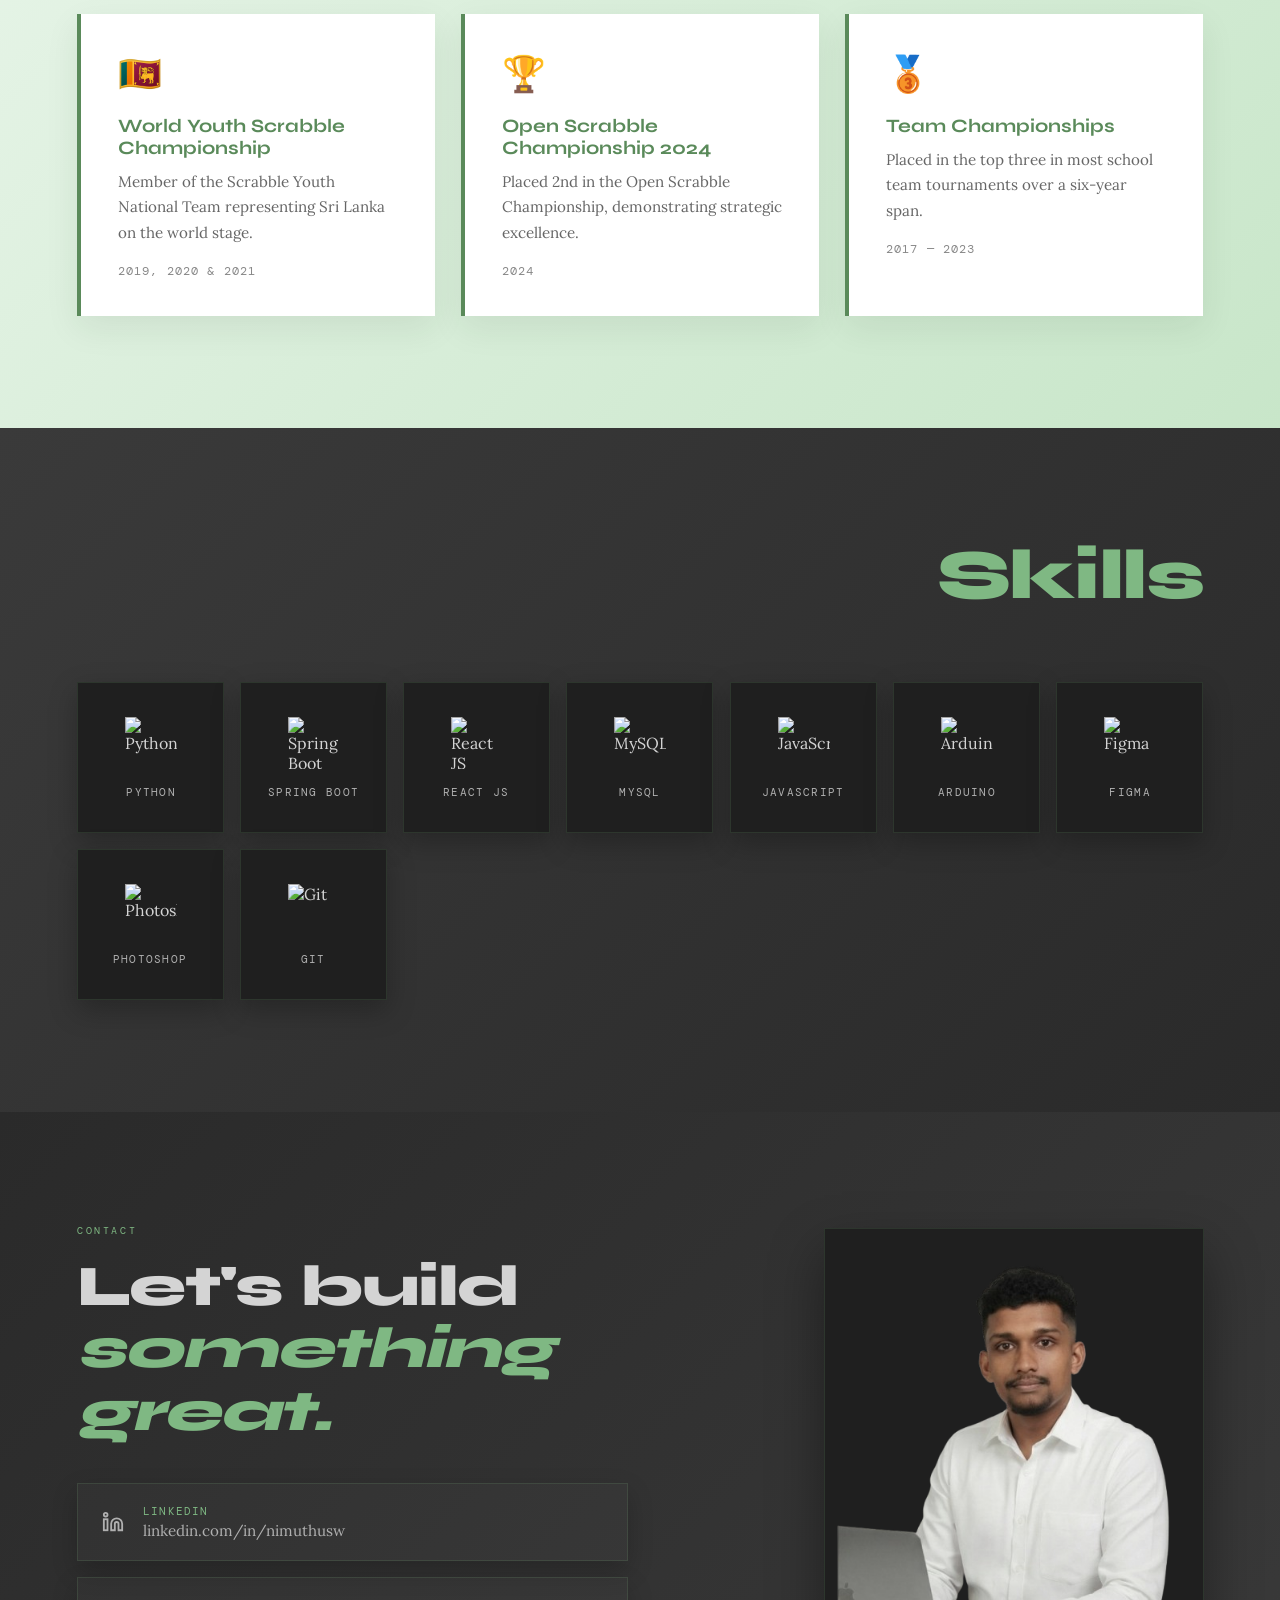
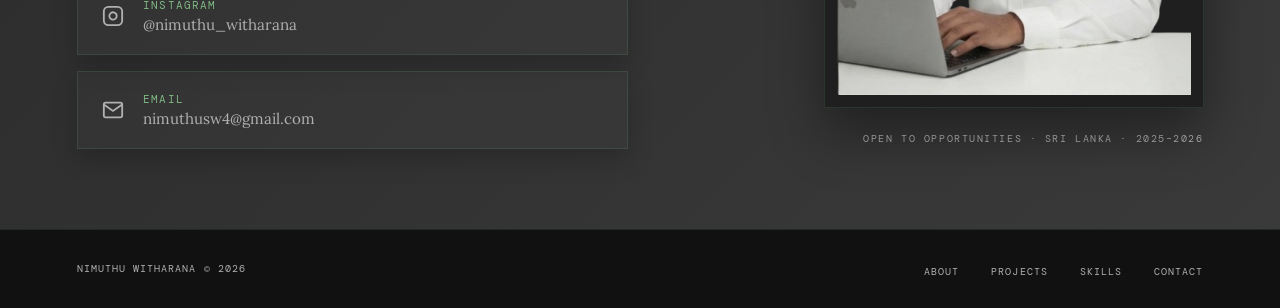
==== commit 1479198f: "Increase pixel dot-matrix portrait density (DPI) to 112x131 grid" ====
--- a/index.html
+++ b/index.html
@@ -2318,8 +2318,8 @@
   if (!canvas) return;
   const ctx = canvas.getContext('2d');
 
-  const COLS = 64;
-  const ROWS = 75;
+  const COLS = 112;
+  const ROWS = 131;
   let dots = [];
   let bgDots = [];
   let cw = 420, ch = 492, cellW = 6.5, cellH = 6.5;
@@ -2470,7 +2470,7 @@
 
       // 1. Subtle background inactive LED matrix grid
       ctx.fillStyle = 'rgba(65, 86, 68, 0.35)';
-      const bgR = Math.max(0.7, cellW * 0.14);
+      const bgR = Math.max(0.45, cellW * 0.14);
       ctx.beginPath();
       for (let i = 0; i < bgDots.length; i++) {
         const b = bgDots[i];
@@ -2516,8 +2516,8 @@
         const scanDist = Math.abs(d.y - scanY);
         const scanBoost = scanDist < 34 ? (1 - scanDist / 34) : 0;
 
-        const baseRadius = (cellW * 0.46) * (0.50 + 0.50 * Math.pow(d.lum, 0.7)) * d.alphaFactor;
-        const rad = Math.max(0.8, baseRadius * bootProgress * pulse * (1 + scanBoost * 0.28));
+        const baseRadius = (cellW * 0.45) * (0.50 + 0.50 * Math.pow(d.lum, 0.7)) * d.alphaFactor;
+        const rad = Math.max(0.5, baseRadius * bootProgress * pulse * (1 + scanBoost * 0.28));
 
         const r = Math.min(255, Math.round(d.r + scanBoost * 45));
         const g = Math.min(255, Math.round(d.g + scanBoost * 85));
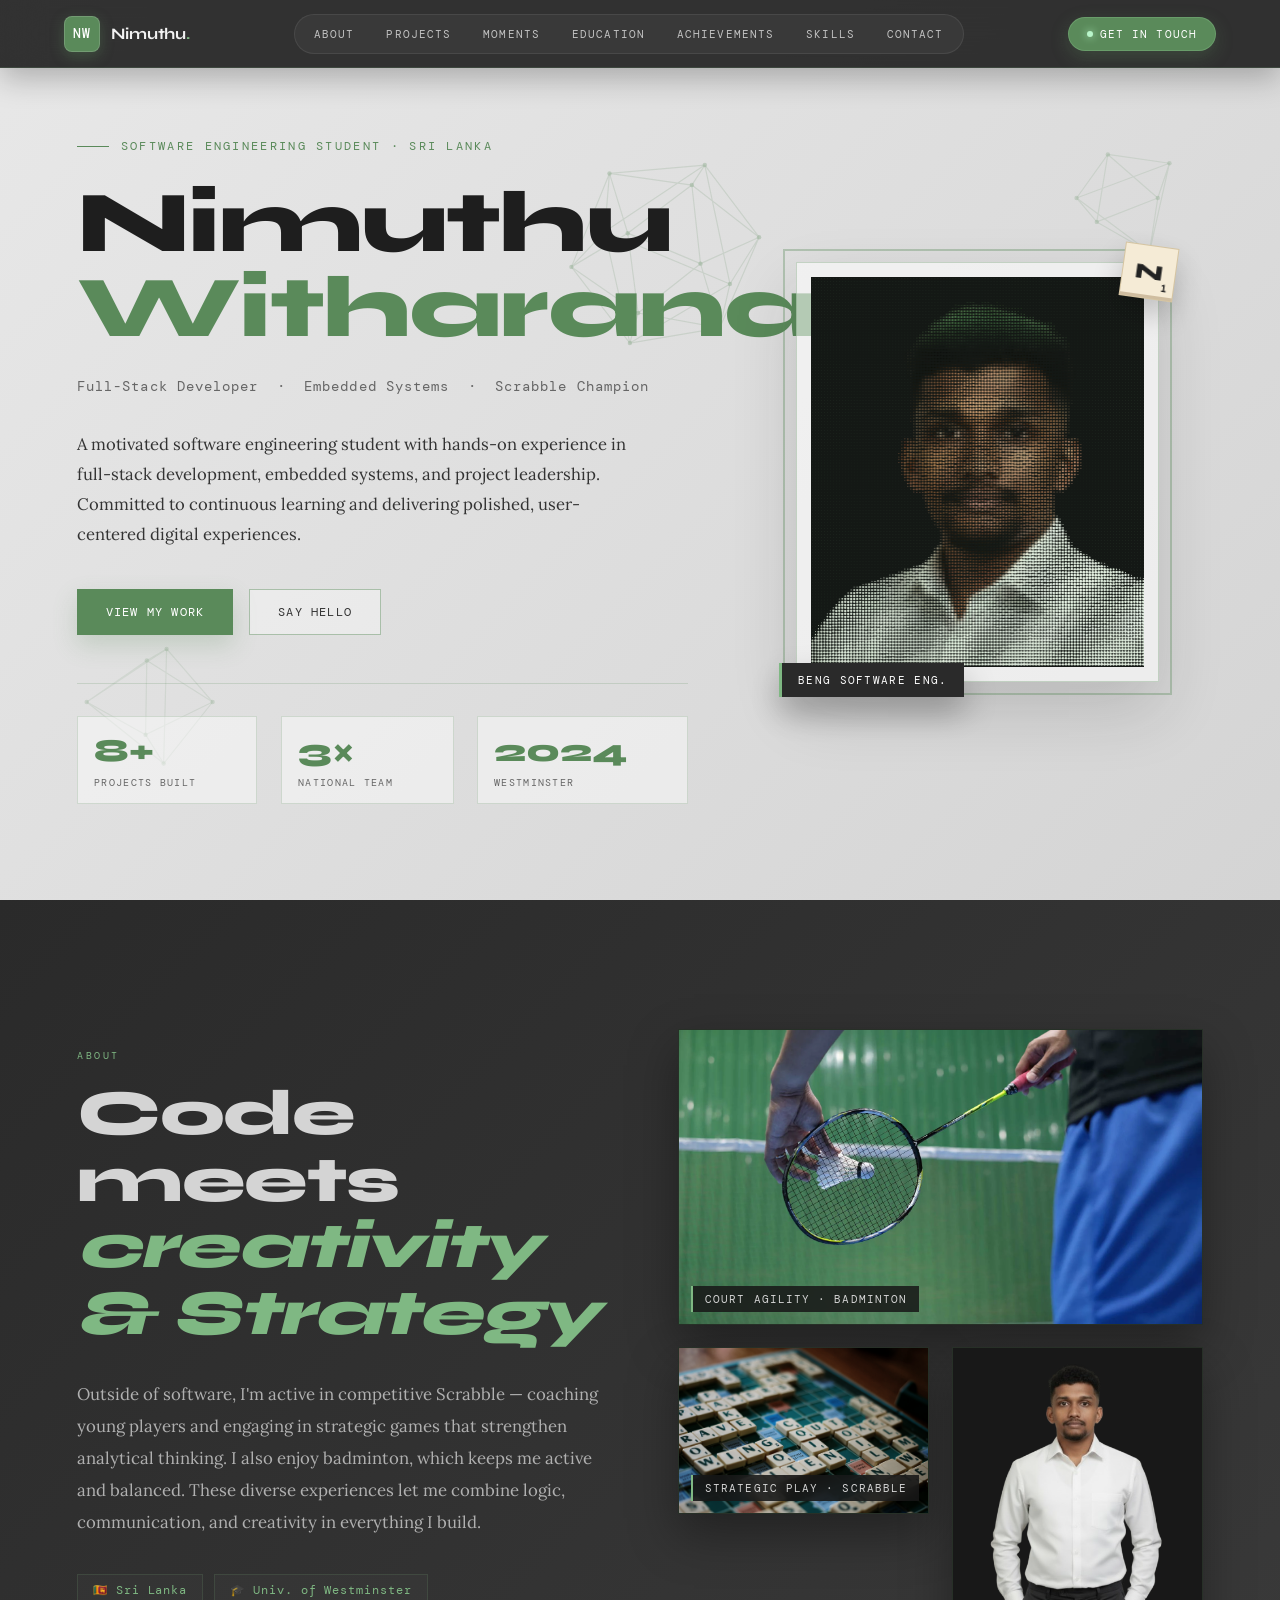
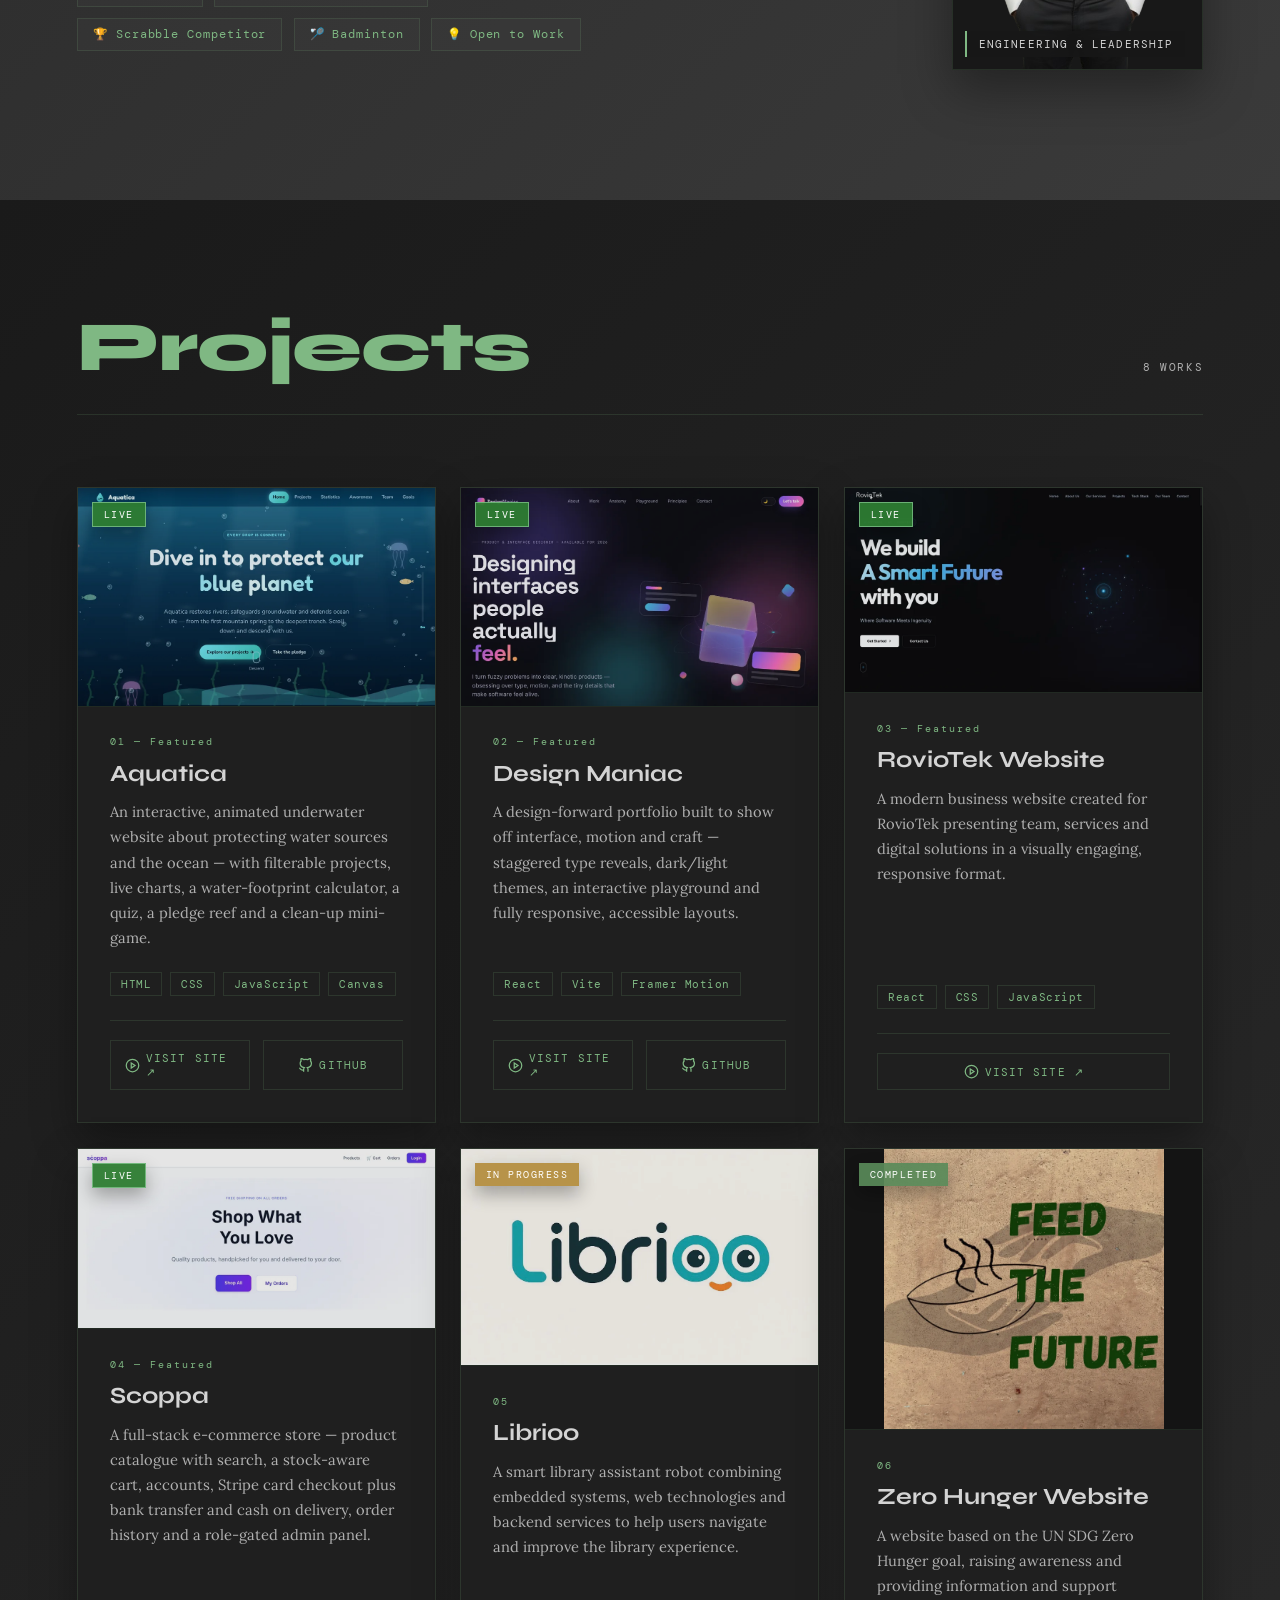
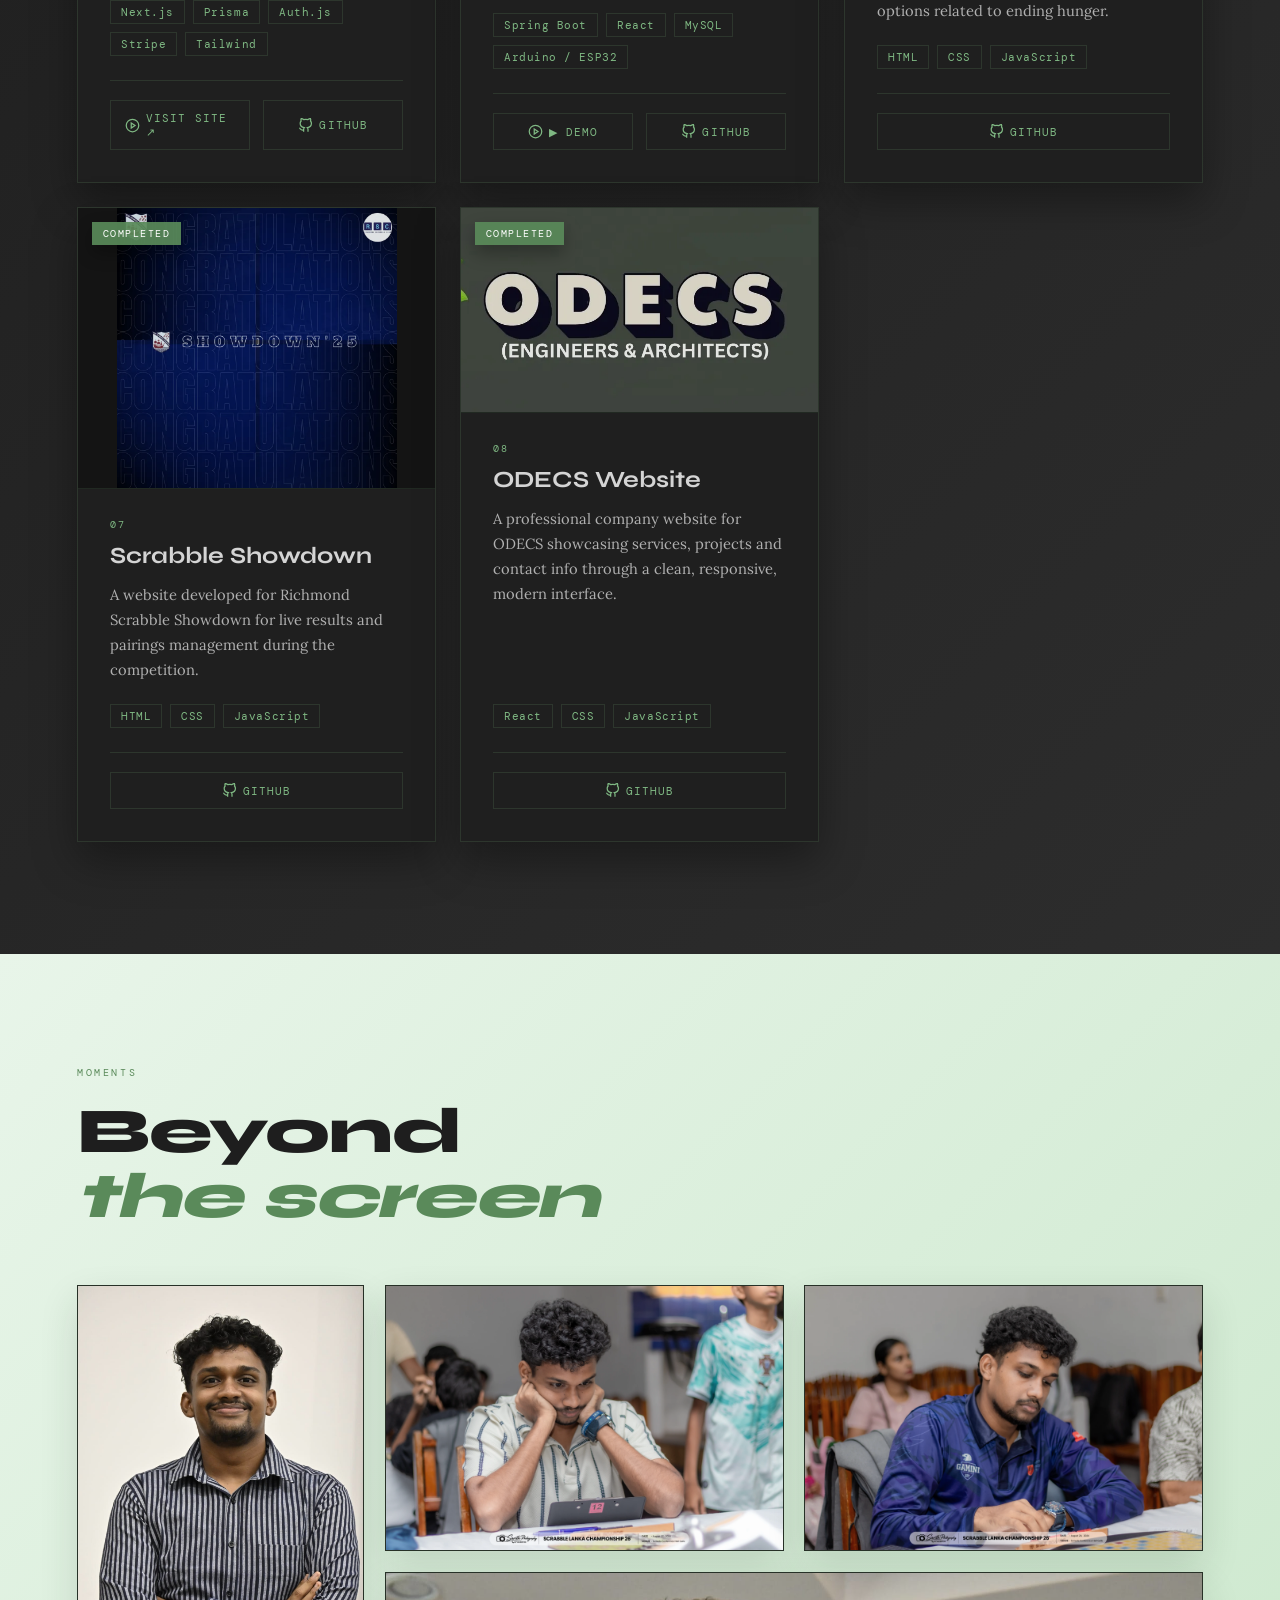
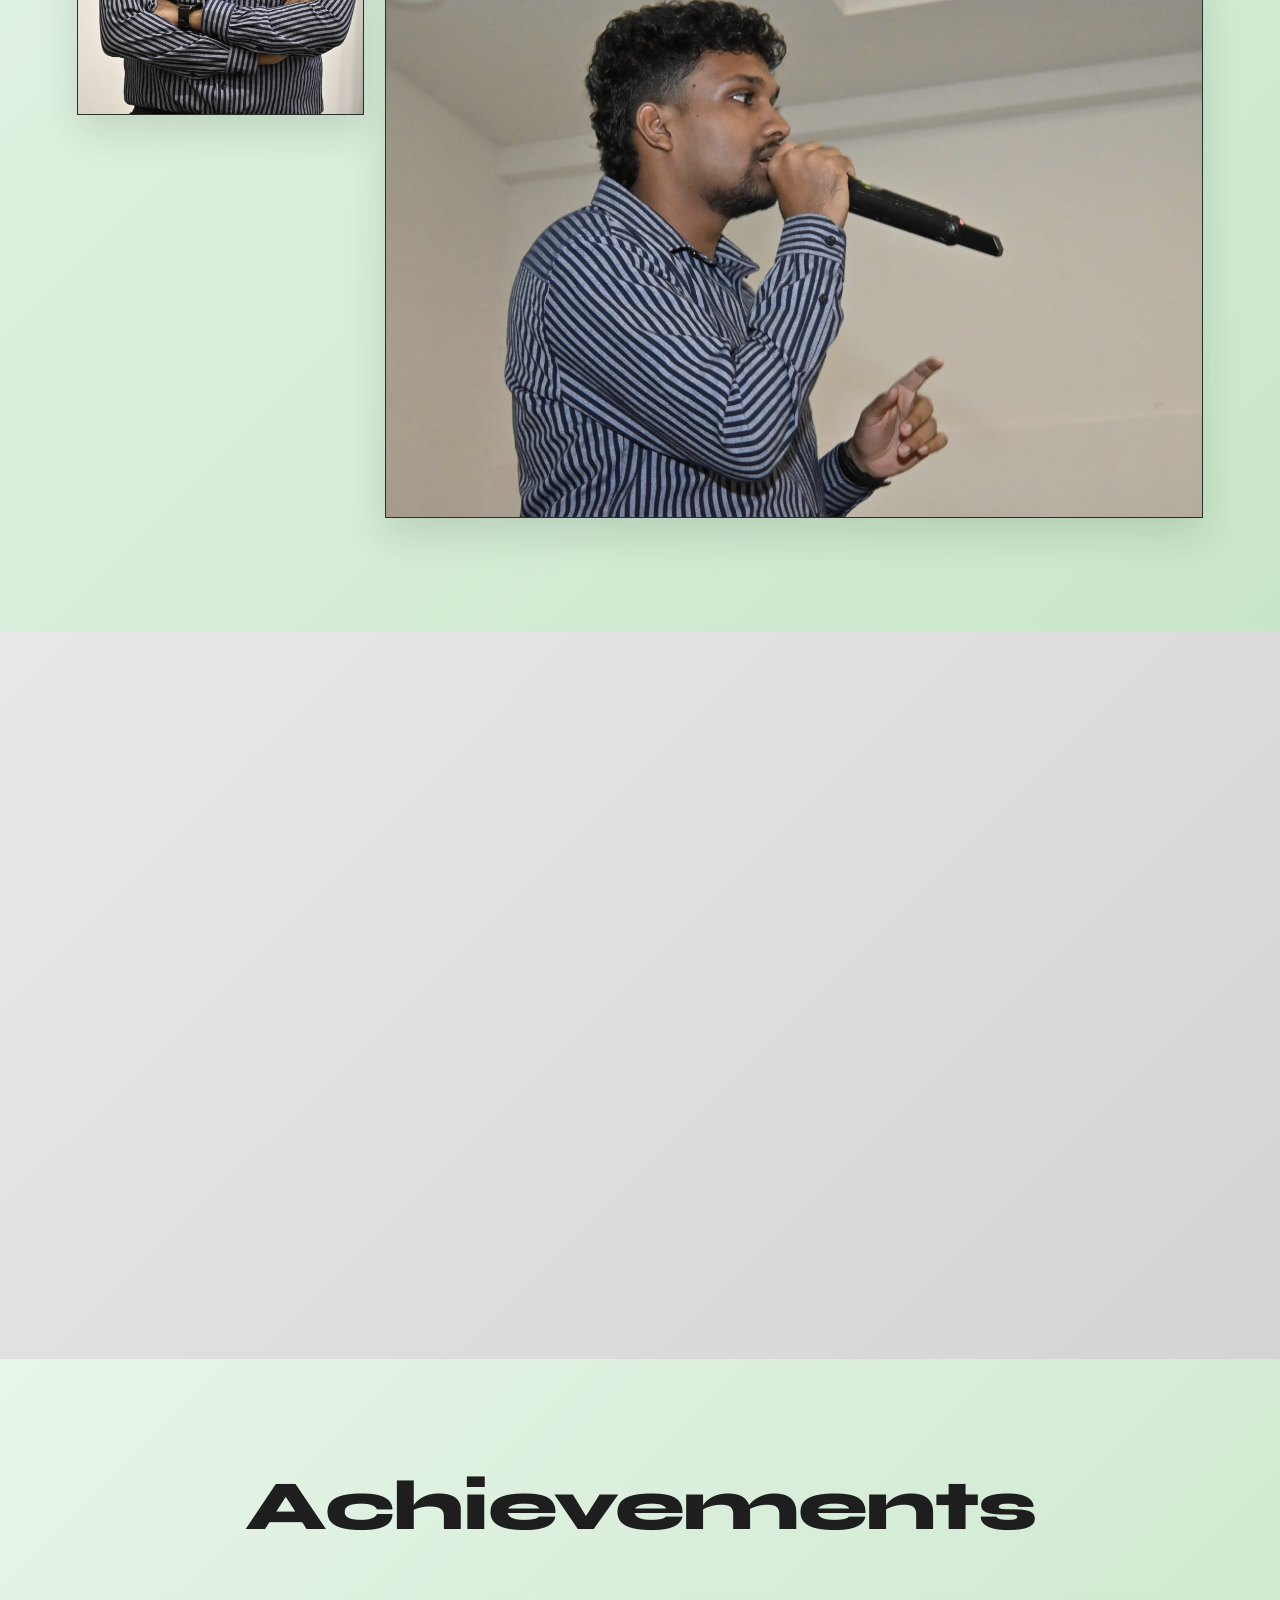
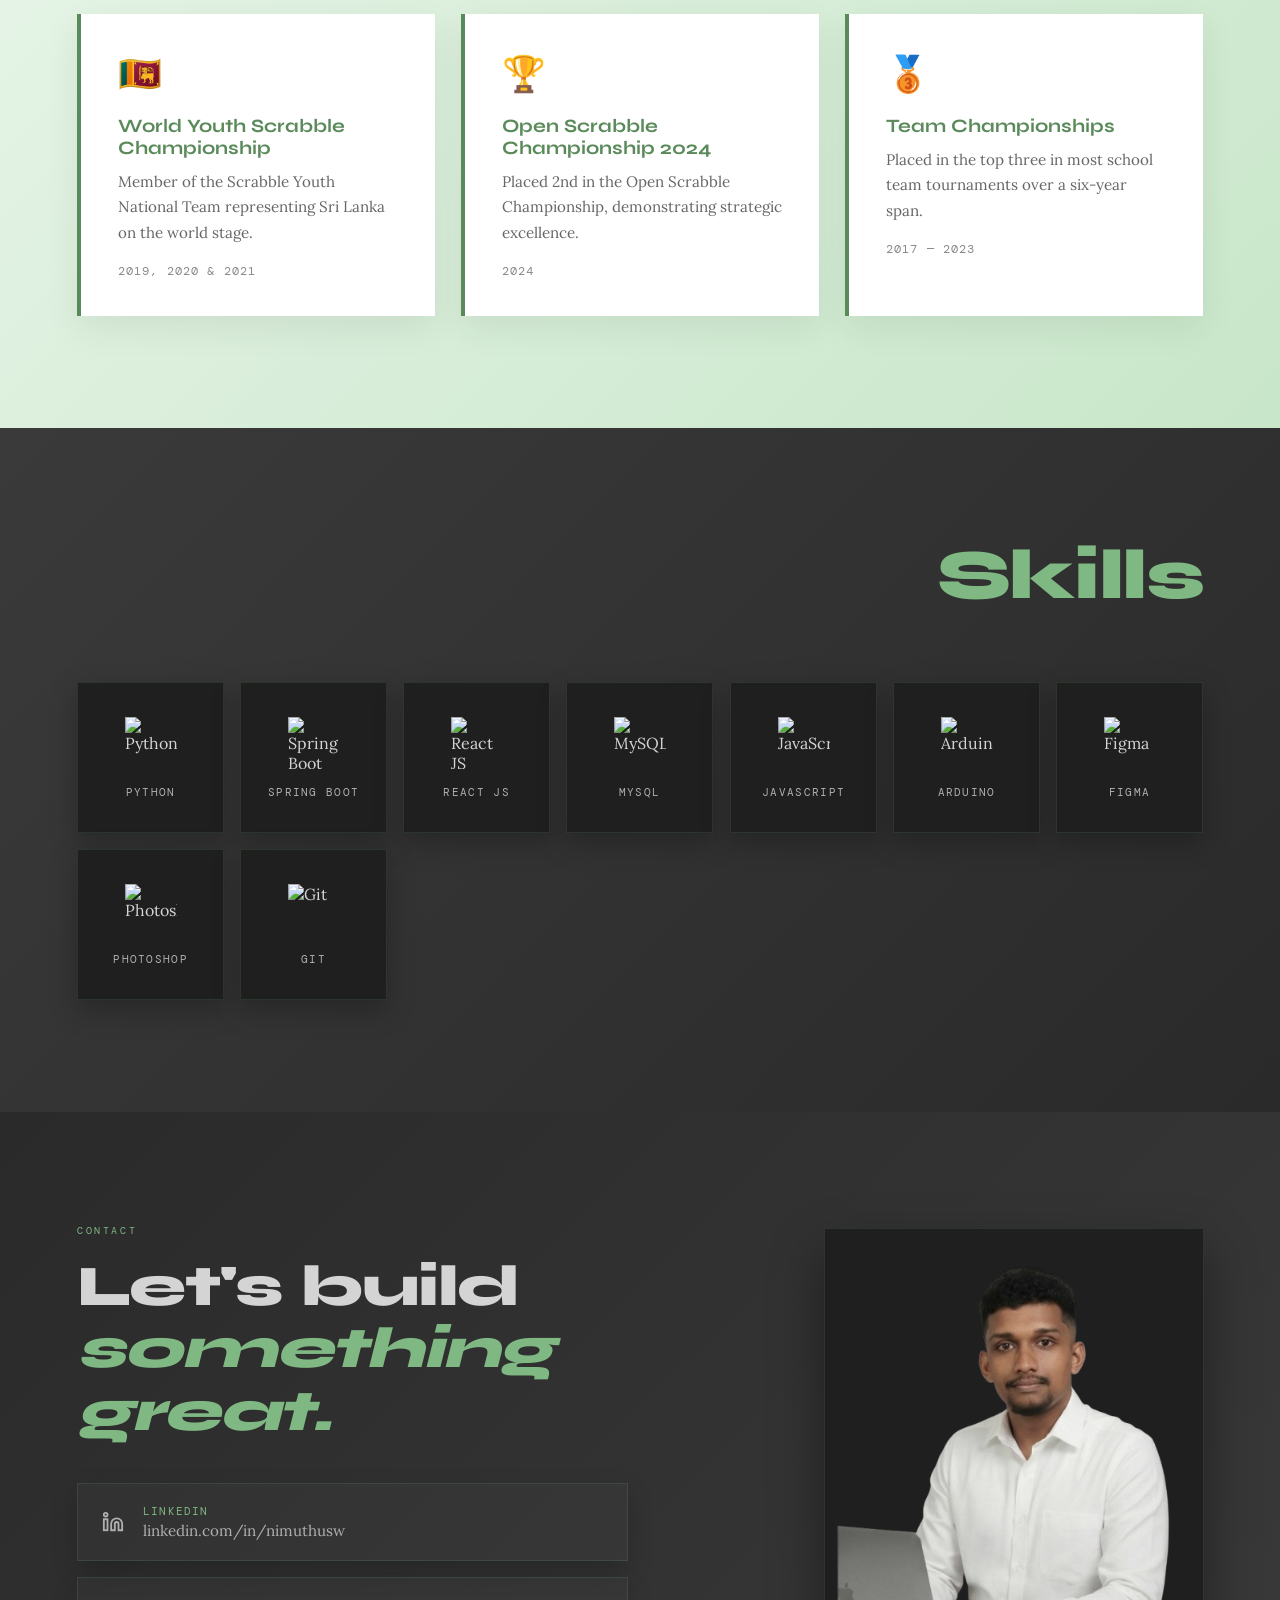
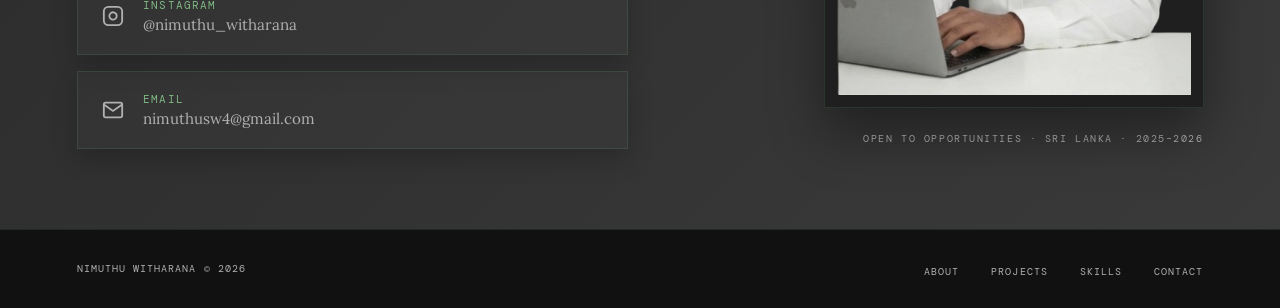
==== commit c270e08f: "Move Projects section to 3rd position right after About" ====
--- a/index.html
+++ b/index.html
@@ -1407,9 +1407,9 @@
     </a>
     <ul class="nav-links" id="navLinks">
       <li><a href="#about">About</a></li>
+      <li><a href="#projects">Projects</a></li>
       <li><a href="#moments">Moments</a></li>
       <li><a href="#education">Education</a></li>
-      <li><a href="#projects">Projects</a></li>
       <li><a href="#achievements">Achievements</a></li>
       <li><a href="#skills">Skills</a></li>
       <li><a href="#contact">Contact</a></li>
@@ -1495,70 +1495,6 @@
         <div class="tilt-glare"></div>
         <img src="images/nimu_2.png" data-cms-image="aboutImg3" alt="Nimuthu portrait"/>
         <span class="about-card-caption">Engineering &amp; Leadership</span>
-      </div>
-    </div>
-  </div>
-</section>
-
-<!-- ── MOMENTS ── -->
-<section id="moments">
-  <div class="moments-inner">
-    <p class="moments-label reveal">Moments</p>
-    <h2 class="moments-heading reveal delay-1">Beyond<br><em>the screen</em></h2>
-    <div class="moments-grid">
-      <figure class="moment tilt-3d reveal delay-1" data-tilt-max="8" tabindex="0">
-        <div class="tilt-glare"></div>
-        <img src="images/moment_portrait.jpg" data-cms-image="moment1" alt="Nimuthu smiling with arms crossed" loading="lazy"/>
-        <figcaption><strong>Hello 👋</strong>Nimuthu Witharana</figcaption>
-      </figure>
-      <figure class="moment tilt-3d reveal delay-2" data-tilt-max="8" tabindex="0">
-        <div class="tilt-glare"></div>
-        <img src="images/moment_scrabble_lanka_1.webp" data-cms-image="moment2" alt="Nimuthu deep in thought at the Scrabble Lanka Championship" loading="lazy"/>
-        <figcaption><strong>Scrabble Lanka Championship '26</strong>Samoda Conference Hall, Galle · Photo: Sarith Photography</figcaption>
-      </figure>
-      <figure class="moment tilt-3d reveal delay-3" data-tilt-max="8" tabindex="0">
-        <div class="tilt-glare"></div>
-        <img src="images/moment_scrabble_lanka_2.webp" data-cms-image="moment3" alt="Nimuthu playing at the Scrabble Lanka Championship" loading="lazy"/>
-        <figcaption><strong>Every tile counts</strong>Scrabble Lanka Championship '26 · Photo: Sarith Photography</figcaption>
-      </figure>
-      <figure class="moment tilt-3d reveal delay-4" data-tilt-max="8" tabindex="0">
-        <div class="tilt-glare"></div>
-        <img src="images/moment_speaking.jpg" data-cms-image="moment4" alt="Nimuthu speaking into a microphone" loading="lazy"/>
-        <figcaption><strong>On the mic</strong>Speaking to an audience</figcaption>
-      </figure>
-    </div>
-  </div>
-</section>
-
-<div class="lightbox" id="lightbox" role="dialog" aria-modal="true" aria-label="Photo viewer">
-  <button class="lightbox-close" id="lightboxClose" type="button" aria-label="Close">×</button>
-  <img alt=""/>
-  <p></p>
-</div>
-
-<!-- ── EDUCATION ── -->
-<section id="education">
-  <div class="edu-inner">
-    <h2 class="edu-heading reveal">Education</h2>
-    <div class="edu-items">
-      <div class="edu-item tilt-3d reveal delay-1" data-tilt-max="6">
-        <div class="tilt-glare"></div>
-        <div class="edu-year">2024 — Present</div>
-        <div class="tilt-depth-sm">
-          <div class="edu-uni">University of Westminster</div>
-          <div class="edu-degree">BEng (Hons) Software Engineering</div>
-          <div class="edu-results">IIT Sri Lanka · Undergraduate</div>
-        </div>
-      </div>
-      <div class="edu-item tilt-3d reveal delay-2" data-tilt-max="6">
-        <div class="tilt-glare"></div>
-        <div class="edu-year">2011 — 2024</div>
-        <div class="tilt-depth-sm">
-          <div class="edu-uni">Richmond College</div>
-          <div class="edu-degree">GCE Advanced Level</div>
-          <div class="edu-degree">GCE Ordinary Level</div>
-          <div class="edu-results">A/L: 2 Bs, 1 C &nbsp;·&nbsp; O/L: 7 As, 2 Bs</div>
-        </div>
       </div>
     </div>
   </div>
@@ -1785,6 +1721,70 @@
         </div>
       </div>
 
+    </div>
+  </div>
+</section>
+
+<!-- ── MOMENTS ── -->
+<section id="moments">
+  <div class="moments-inner">
+    <p class="moments-label reveal">Moments</p>
+    <h2 class="moments-heading reveal delay-1">Beyond<br><em>the screen</em></h2>
+    <div class="moments-grid">
+      <figure class="moment tilt-3d reveal delay-1" data-tilt-max="8" tabindex="0">
+        <div class="tilt-glare"></div>
+        <img src="images/moment_portrait.jpg" data-cms-image="moment1" alt="Nimuthu smiling with arms crossed" loading="lazy"/>
+        <figcaption><strong>Hello 👋</strong>Nimuthu Witharana</figcaption>
+      </figure>
+      <figure class="moment tilt-3d reveal delay-2" data-tilt-max="8" tabindex="0">
+        <div class="tilt-glare"></div>
+        <img src="images/moment_scrabble_lanka_1.webp" data-cms-image="moment2" alt="Nimuthu deep in thought at the Scrabble Lanka Championship" loading="lazy"/>
+        <figcaption><strong>Scrabble Lanka Championship '26</strong>Samoda Conference Hall, Galle · Photo: Sarith Photography</figcaption>
+      </figure>
+      <figure class="moment tilt-3d reveal delay-3" data-tilt-max="8" tabindex="0">
+        <div class="tilt-glare"></div>
+        <img src="images/moment_scrabble_lanka_2.webp" data-cms-image="moment3" alt="Nimuthu playing at the Scrabble Lanka Championship" loading="lazy"/>
+        <figcaption><strong>Every tile counts</strong>Scrabble Lanka Championship '26 · Photo: Sarith Photography</figcaption>
+      </figure>
+      <figure class="moment tilt-3d reveal delay-4" data-tilt-max="8" tabindex="0">
+        <div class="tilt-glare"></div>
+        <img src="images/moment_speaking.jpg" data-cms-image="moment4" alt="Nimuthu speaking into a microphone" loading="lazy"/>
+        <figcaption><strong>On the mic</strong>Speaking to an audience</figcaption>
+      </figure>
+    </div>
+  </div>
+</section>
+
+<div class="lightbox" id="lightbox" role="dialog" aria-modal="true" aria-label="Photo viewer">
+  <button class="lightbox-close" id="lightboxClose" type="button" aria-label="Close">×</button>
+  <img alt=""/>
+  <p></p>
+</div>
+
+<!-- ── EDUCATION ── -->
+<section id="education">
+  <div class="edu-inner">
+    <h2 class="edu-heading reveal">Education</h2>
+    <div class="edu-items">
+      <div class="edu-item tilt-3d reveal delay-1" data-tilt-max="6">
+        <div class="tilt-glare"></div>
+        <div class="edu-year">2024 — Present</div>
+        <div class="tilt-depth-sm">
+          <div class="edu-uni">University of Westminster</div>
+          <div class="edu-degree">BEng (Hons) Software Engineering</div>
+          <div class="edu-results">IIT Sri Lanka · Undergraduate</div>
+        </div>
+      </div>
+      <div class="edu-item tilt-3d reveal delay-2" data-tilt-max="6">
+        <div class="tilt-glare"></div>
+        <div class="edu-year">2011 — 2024</div>
+        <div class="tilt-depth-sm">
+          <div class="edu-uni">Richmond College</div>
+          <div class="edu-degree">GCE Advanced Level</div>
+          <div class="edu-degree">GCE Ordinary Level</div>
+          <div class="edu-results">A/L: 2 Bs, 1 C &nbsp;·&nbsp; O/L: 7 As, 2 Bs</div>
+        </div>
+      </div>
     </div>
   </div>
 </section>
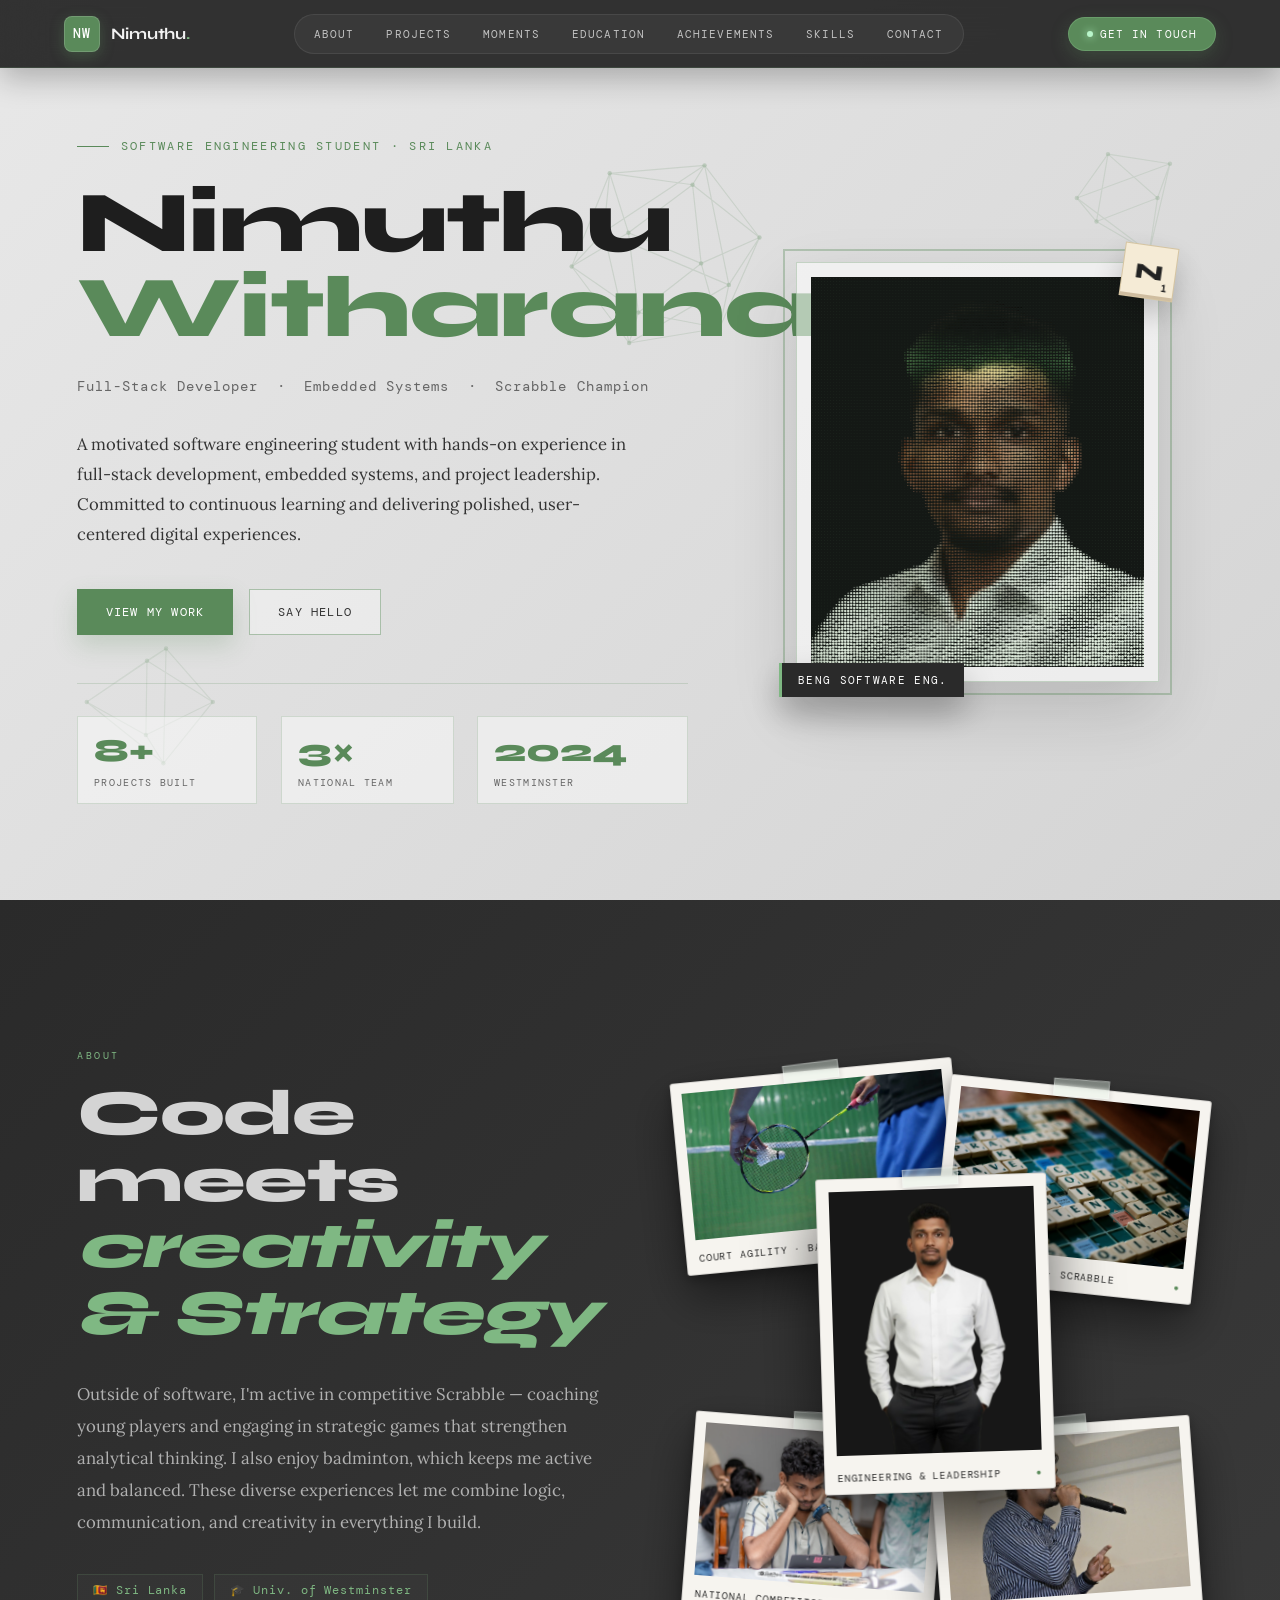
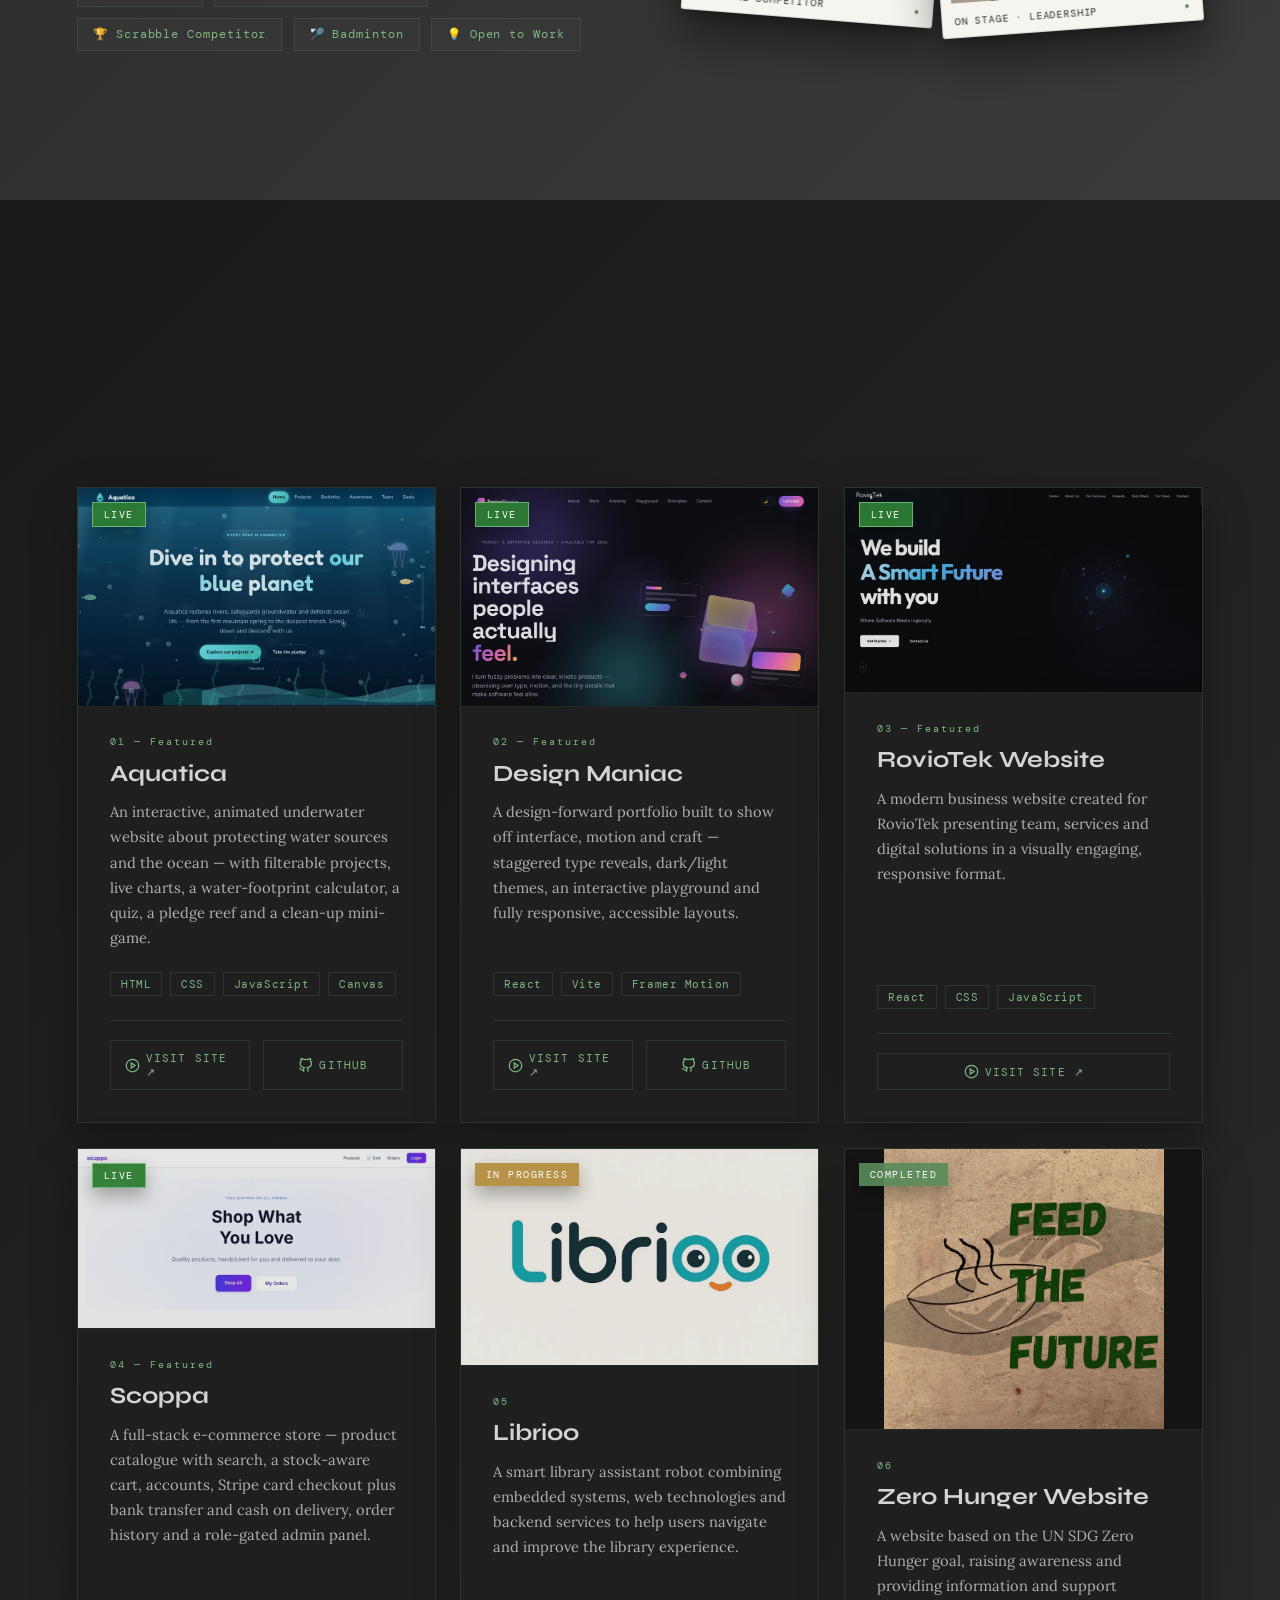
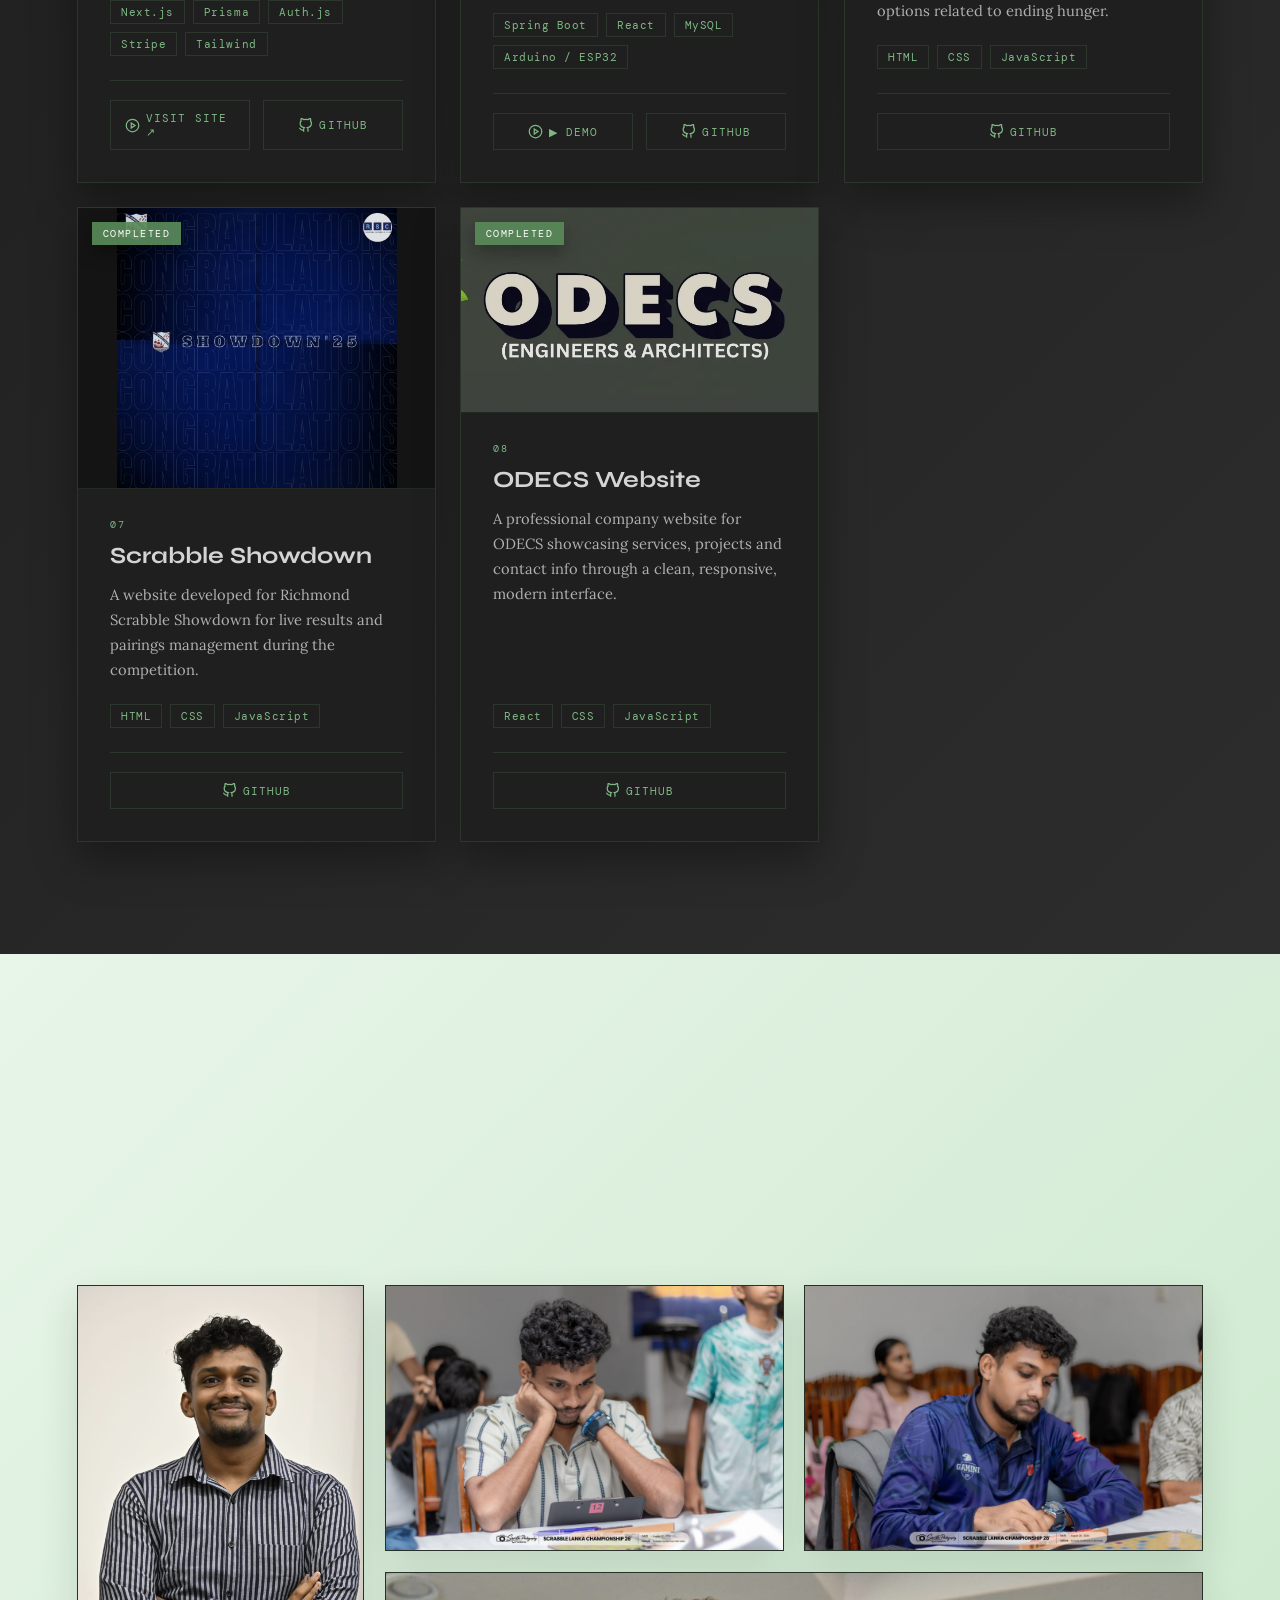
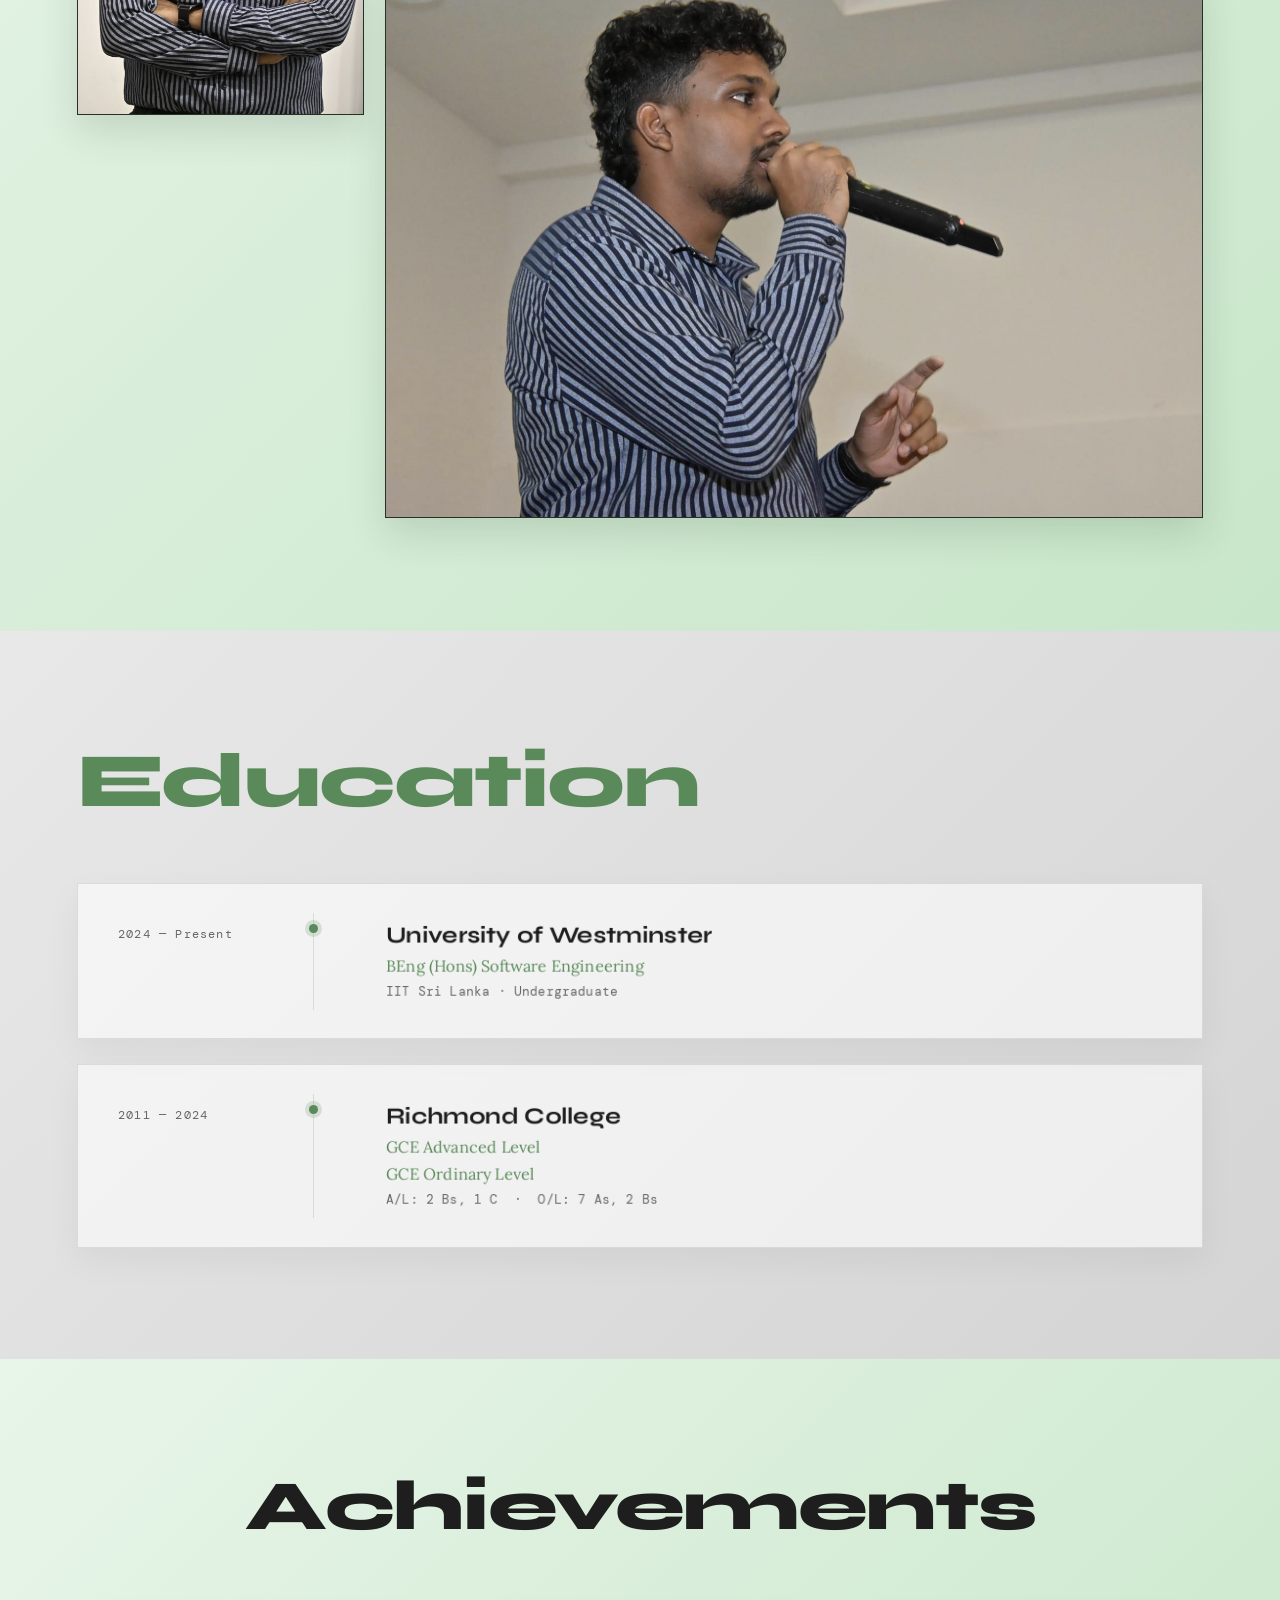
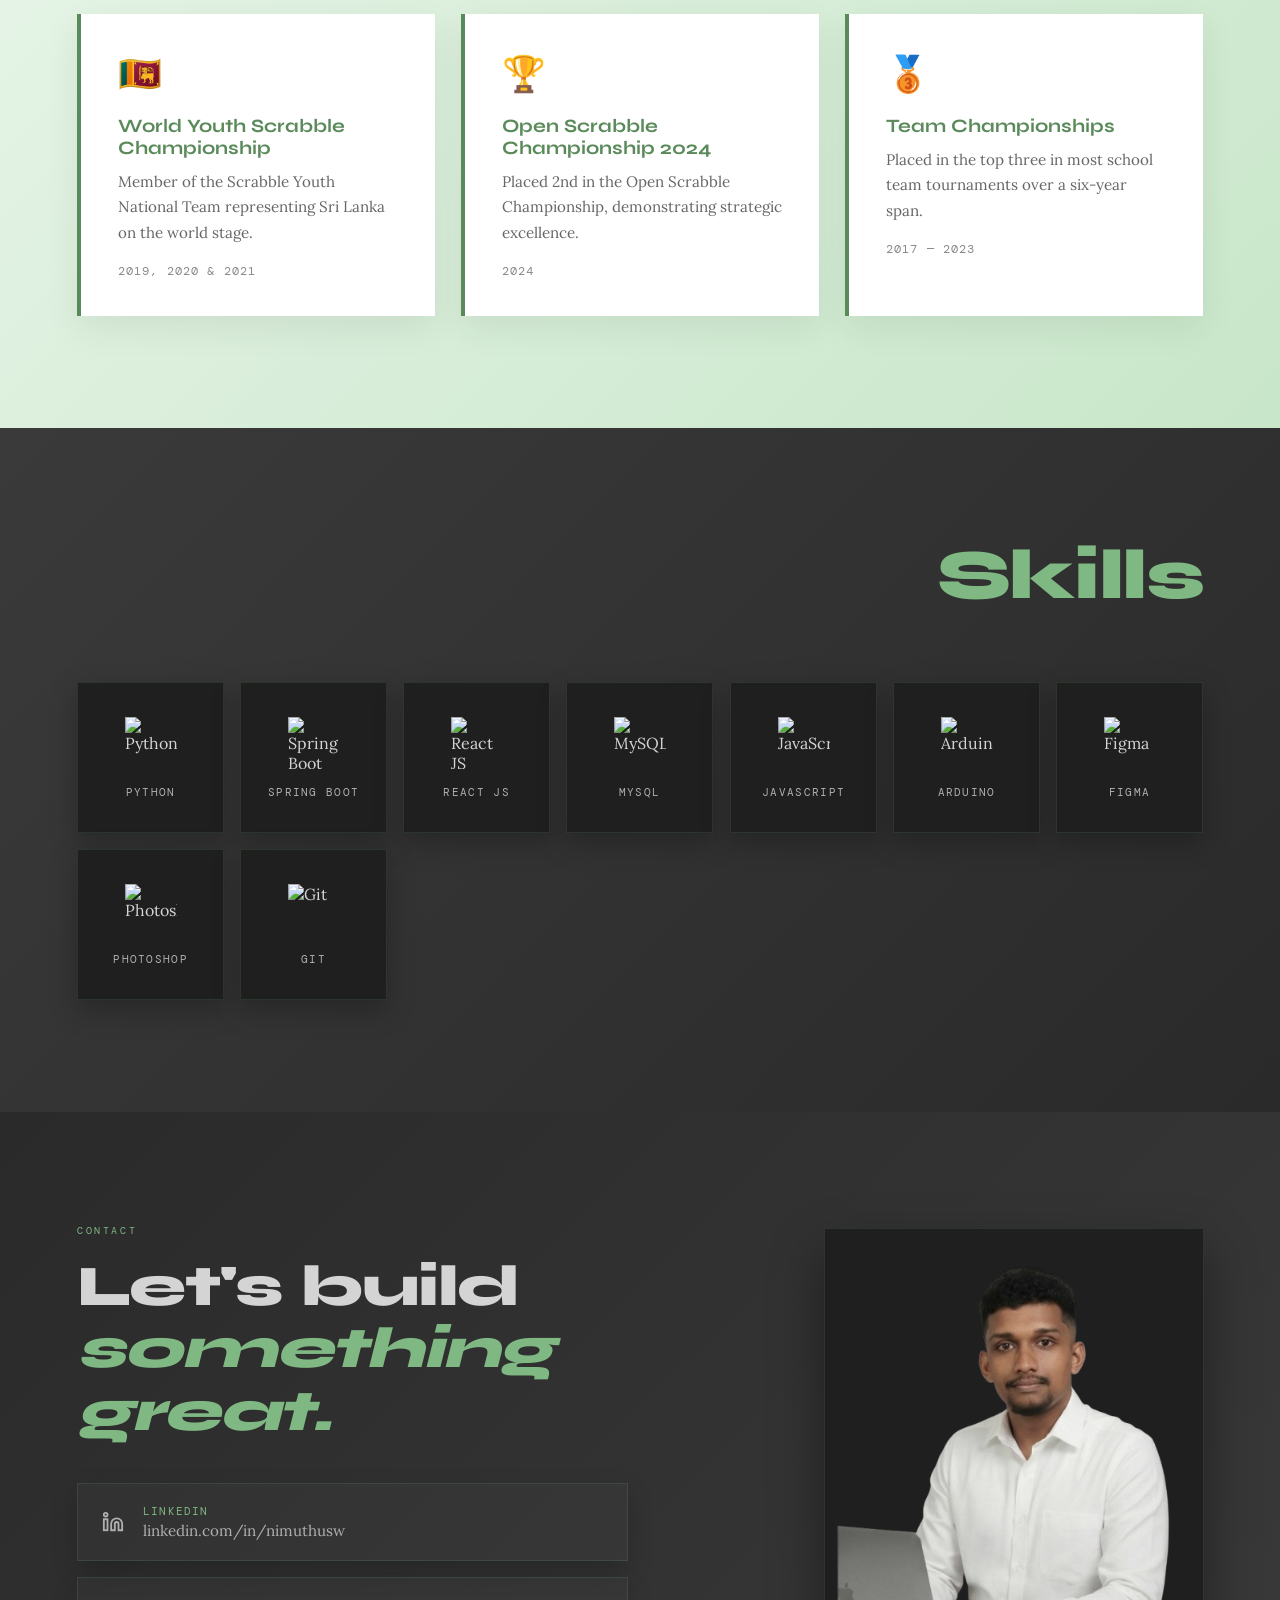
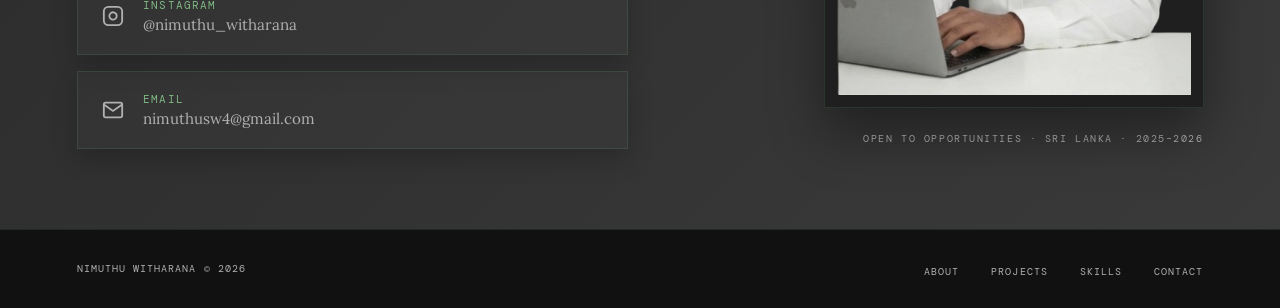
==== commit 613677c5: "Style About section images as an interactive 3D Polaroid photo collage" ====
--- a/index.html
+++ b/index.html
@@ -232,10 +232,11 @@
   --rx: 0deg;
   --ry: 0deg;
   --tz: 0px;
+  --base-rot: 0deg;
   --glare-x: 50%;
   --glare-y: 50%;
   --glare-op: 0;
-  transform: perspective(1100px) rotateX(var(--rx)) rotateY(var(--ry)) translate3d(0, 0, var(--tz));
+  transform: perspective(1100px) rotate(var(--base-rot)) rotateX(var(--rx)) rotateY(var(--ry)) translate3d(0, 0, var(--tz));
   transform-style: preserve-3d;
   transition: transform 0.55s cubic-bezier(0.22, 1, 0.36, 1), box-shadow 0.55s cubic-bezier(0.22, 1, 0.36, 1), border-color 0.3s ease;
   will-change: transform;
@@ -562,47 +563,118 @@
 }
 
 .about-images {
-  display: grid;
-  grid-template-columns: 1fr 1fr;
-  gap: 1.4rem;
-  align-items: start;
-  perspective: 1100px;
+  position: relative;
+  width: 100%;
+  min-height: 560px;
+  perspective: 1200px;
 }
 .about-card-3d {
-  position: relative;
-  overflow: hidden;
-  border: 1px solid var(--border-dark);
-  background: #181818;
-  box-shadow: 0 20px 45px rgba(0, 0, 0, 0.35);
-}
-.about-card-3d:first-child {
-  grid-column: span 2;
+  position: absolute;
+  background: #f6f4ef;
+  padding: 10px 10px 34px 10px;
+  border-radius: 3px;
+  border: 1px solid rgba(0, 0, 0, 0.12);
+  box-shadow: 0 22px 48px rgba(0, 0, 0, 0.48), 0 4px 12px rgba(0, 0, 0, 0.25);
+  cursor: pointer;
+  transition: transform 0.5s cubic-bezier(0.22, 1, 0.36, 1), box-shadow 0.45s ease, z-index 0s;
+}
+.about-card-3d::before {
+  content: '';
+  position: absolute;
+  top: -9px;
+  left: 50%;
+  width: 56px;
+  height: 18px;
+  transform: translateX(-50%) rotate(-2deg);
+  background: rgba(232, 245, 233, 0.42);
+  border: 1px solid rgba(255, 255, 255, 0.28);
+  backdrop-filter: blur(2px);
+  box-shadow: 0 2px 6px rgba(0, 0, 0, 0.14);
+  z-index: 6;
+  pointer-events: none;
 }
 .about-card-3d img {
   width: 100%;
   height: auto;
   object-fit: contain;
   display: block;
-  filter: grayscale(18%);
-  transition: filter 0.45s ease, transform 0.6s cubic-bezier(0.22, 1, 0.36, 1);
+  background: #1a1a1a;
+  filter: grayscale(10%) contrast(1.03);
+  transition: filter 0.4s ease;
+}
+.about-card-3d:hover {
+  z-index: 30 !important;
+  --tz: 26px;
+  box-shadow: 0 32px 70px rgba(0, 0, 0, 0.68), 0 0 0 2px var(--accent-lt);
 }
 .about-card-3d:hover img {
-  filter: grayscale(0%);
-  transform: scale(1.03);
+  filter: grayscale(0%) contrast(1.05);
 }
 .about-card-caption {
   position: absolute;
-  bottom: 12px; left: 12px;
-  background: rgba(24, 24, 24, 0.86);
-  backdrop-filter: blur(8px);
-  border-left: 2px solid var(--accent-lt);
-  padding: 6px 12px;
-  font-family: 'DM Mono', monospace;
-  font-size: 0.68rem;
-  letter-spacing: 0.1em;
+  bottom: 9px;
+  left: 12px;
+  right: 12px;
+  font-family: 'DM Mono', monospace;
+  font-size: 0.64rem;
+  letter-spacing: 0.08em;
   text-transform: uppercase;
-  color: var(--text-light);
-  transform: translateZ(24px);
+  color: #2b2b2b;
+  display: flex;
+  align-items: center;
+  justify-content: space-between;
+  white-space: nowrap;
+  overflow: hidden;
+  text-overflow: ellipsis;
+}
+.about-card-caption::after {
+  content: '●';
+  color: var(--accent);
+  font-size: 0.55rem;
+}
+
+/* Collage card placements */
+.about-card-3d.collage-1 {
+  /* Top-left: Badminton action */
+  width: 54%;
+  top: 0%;
+  left: 0%;
+  --base-rot: -5.5deg;
+  z-index: 3;
+}
+.about-card-3d.collage-2 {
+  /* Top-right: Scrabble board */
+  width: 50%;
+  top: 3%;
+  right: 0%;
+  --base-rot: 6deg;
+  z-index: 4;
+}
+.about-card-3d.collage-3 {
+  /* Center focal Polaroid: Nimuthu portrait */
+  width: 44%;
+  top: 19%;
+  left: 27%;
+  --base-rot: -1.8deg;
+  z-index: 8;
+  padding: 12px 12px 38px 12px;
+  box-shadow: 0 28px 65px rgba(0, 0, 0, 0.62);
+}
+.about-card-3d.collage-4 {
+  /* Bottom-left: Scrabble Lanka Championship */
+  width: 48%;
+  bottom: 2%;
+  left: 2%;
+  --base-rot: 4.5deg;
+  z-index: 5;
+}
+.about-card-3d.collage-5 {
+  /* Bottom-right: Speaking on stage */
+  width: 50%;
+  bottom: 0%;
+  right: 1%;
+  --base-rot: -4.2deg;
+  z-index: 6;
 }
 
 /* ───── MOMENTS ───── */
@@ -1313,13 +1385,17 @@
   }
 
   .about-images {
-    grid-template-columns: 1fr;
-  }
-  .about-card-3d:first-child {
-    grid-column: auto;
-  }
-  .about-card-3d img {
-    height: auto;
+    min-height: 460px;
+  }
+  .about-card-3d {
+    padding: 8px 8px 28px 8px;
+  }
+  .about-card-3d.collage-3 {
+    padding: 9px 9px 30px 9px;
+  }
+  .about-card-caption {
+    font-size: 0.56rem;
+    bottom: 7px;
   }
 
   .projects-grid { grid-template-columns: 1fr; }
@@ -1367,6 +1443,9 @@
 }
 
 @media (max-width: 600px) {
+  .about-images {
+    min-height: 390px;
+  }
   .moments-grid {
     grid-template-columns: 1fr;
   }
@@ -1375,6 +1454,9 @@
 }
 
 @media (max-width: 420px) {
+  .about-images {
+    min-height: 340px;
+  }
   .hero-stats {
     grid-template-columns: 1fr;
   }
@@ -1481,20 +1563,30 @@
       </div>
     </div>
     <div class="about-images reveal-right">
-      <div class="about-card-3d tilt-3d" data-tilt-max="10">
+      <div class="about-card-3d collage-1 tilt-3d" data-tilt-max="10">
         <div class="tilt-glare"></div>
         <img src="images/badminton.jpg" data-cms-image="aboutImg1" alt="Badminton court action"/>
         <span class="about-card-caption">Court Agility · Badminton</span>
       </div>
-      <div class="about-card-3d tilt-3d" data-tilt-max="10">
+      <div class="about-card-3d collage-2 tilt-3d" data-tilt-max="10">
         <div class="tilt-glare"></div>
         <img src="images/scrabble.jpg" data-cms-image="aboutImg2" alt="Competitive Scrabble board"/>
         <span class="about-card-caption">Strategic Play · Scrabble</span>
       </div>
-      <div class="about-card-3d tilt-3d" data-tilt-max="10">
+      <div class="about-card-3d collage-3 tilt-3d" data-tilt-max="11">
         <div class="tilt-glare"></div>
         <img src="images/nimu_2.png" data-cms-image="aboutImg3" alt="Nimuthu portrait"/>
         <span class="about-card-caption">Engineering &amp; Leadership</span>
+      </div>
+      <div class="about-card-3d collage-4 tilt-3d" data-tilt-max="10">
+        <div class="tilt-glare"></div>
+        <img src="images/moment_scrabble_lanka_1.webp" data-cms-image="moment2" alt="Scrabble Lanka Championship"/>
+        <span class="about-card-caption">National Competitor</span>
+      </div>
+      <div class="about-card-3d collage-5 tilt-3d" data-tilt-max="10">
+        <div class="tilt-glare"></div>
+        <img src="images/moment_speaking.jpg" data-cms-image="moment4" alt="Speaking on stage"/>
+        <span class="about-card-caption">On Stage · Leadership</span>
       </div>
     </div>
   </div>
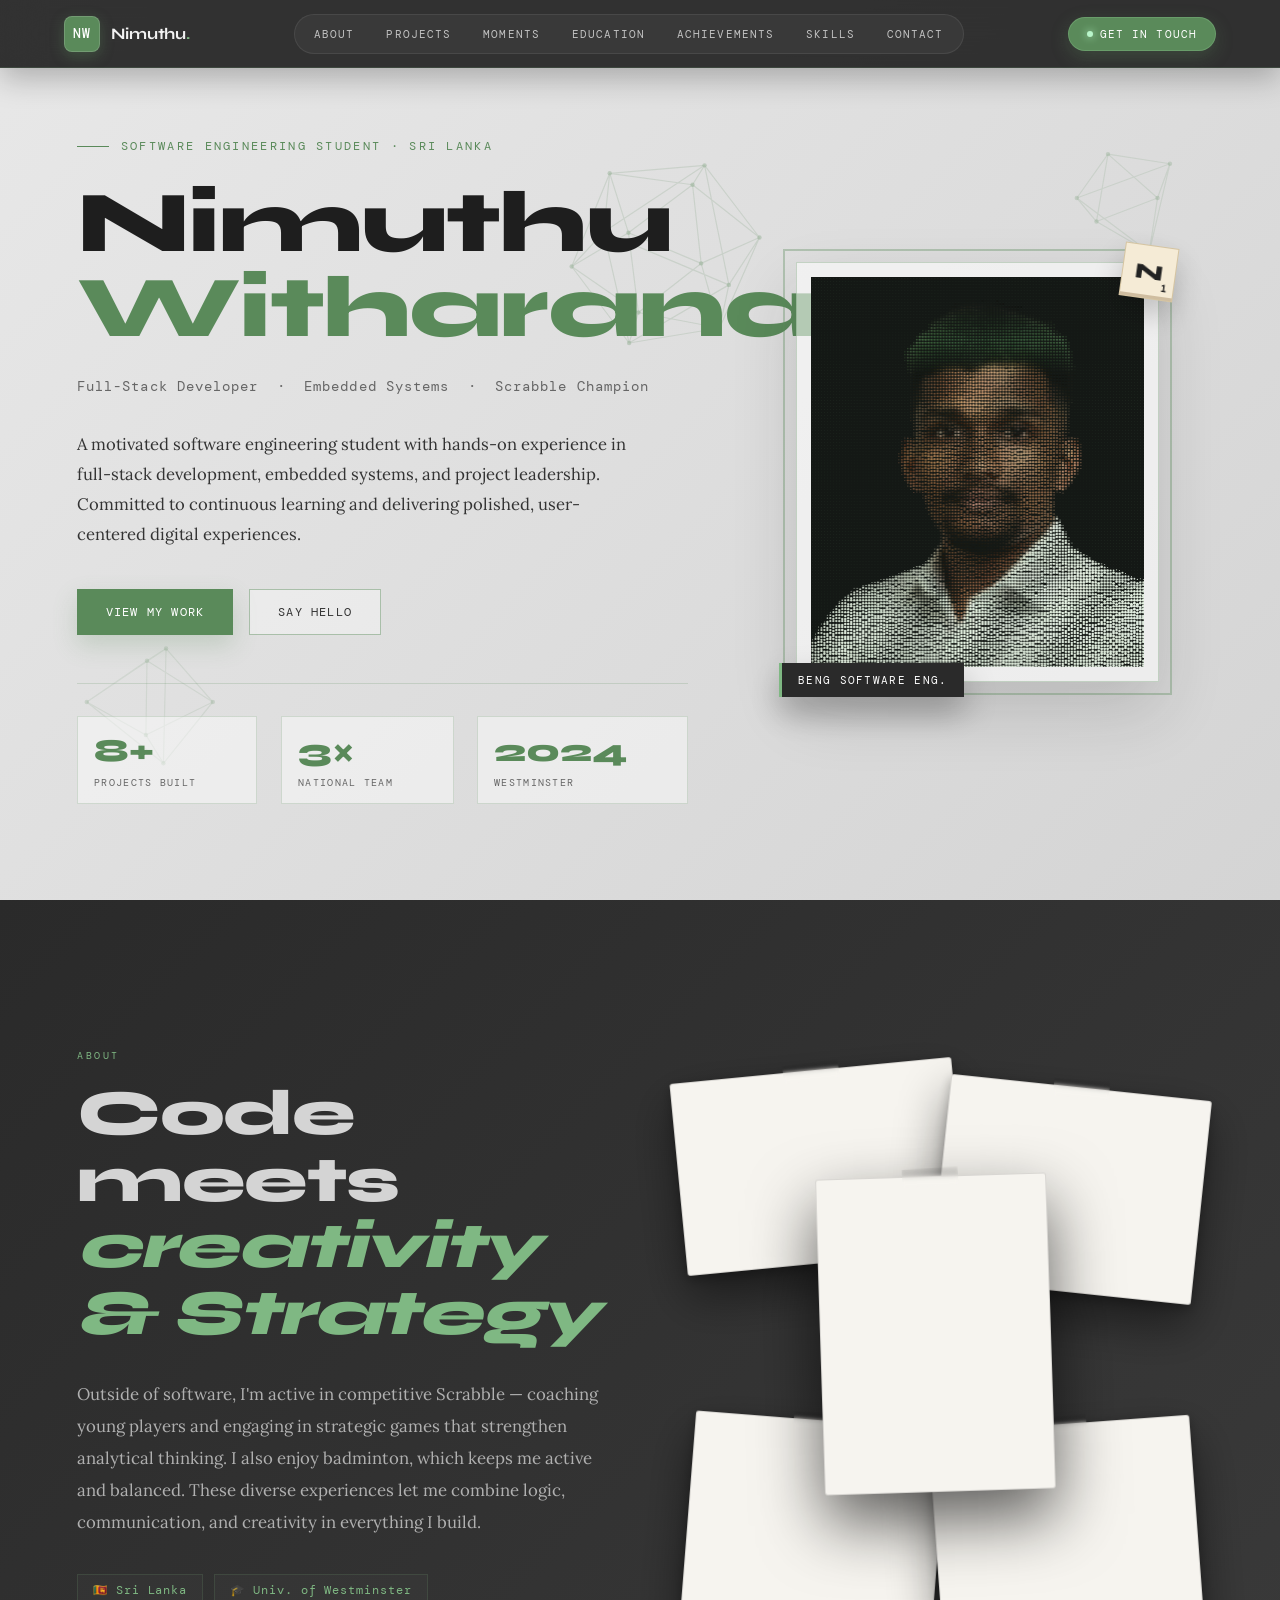
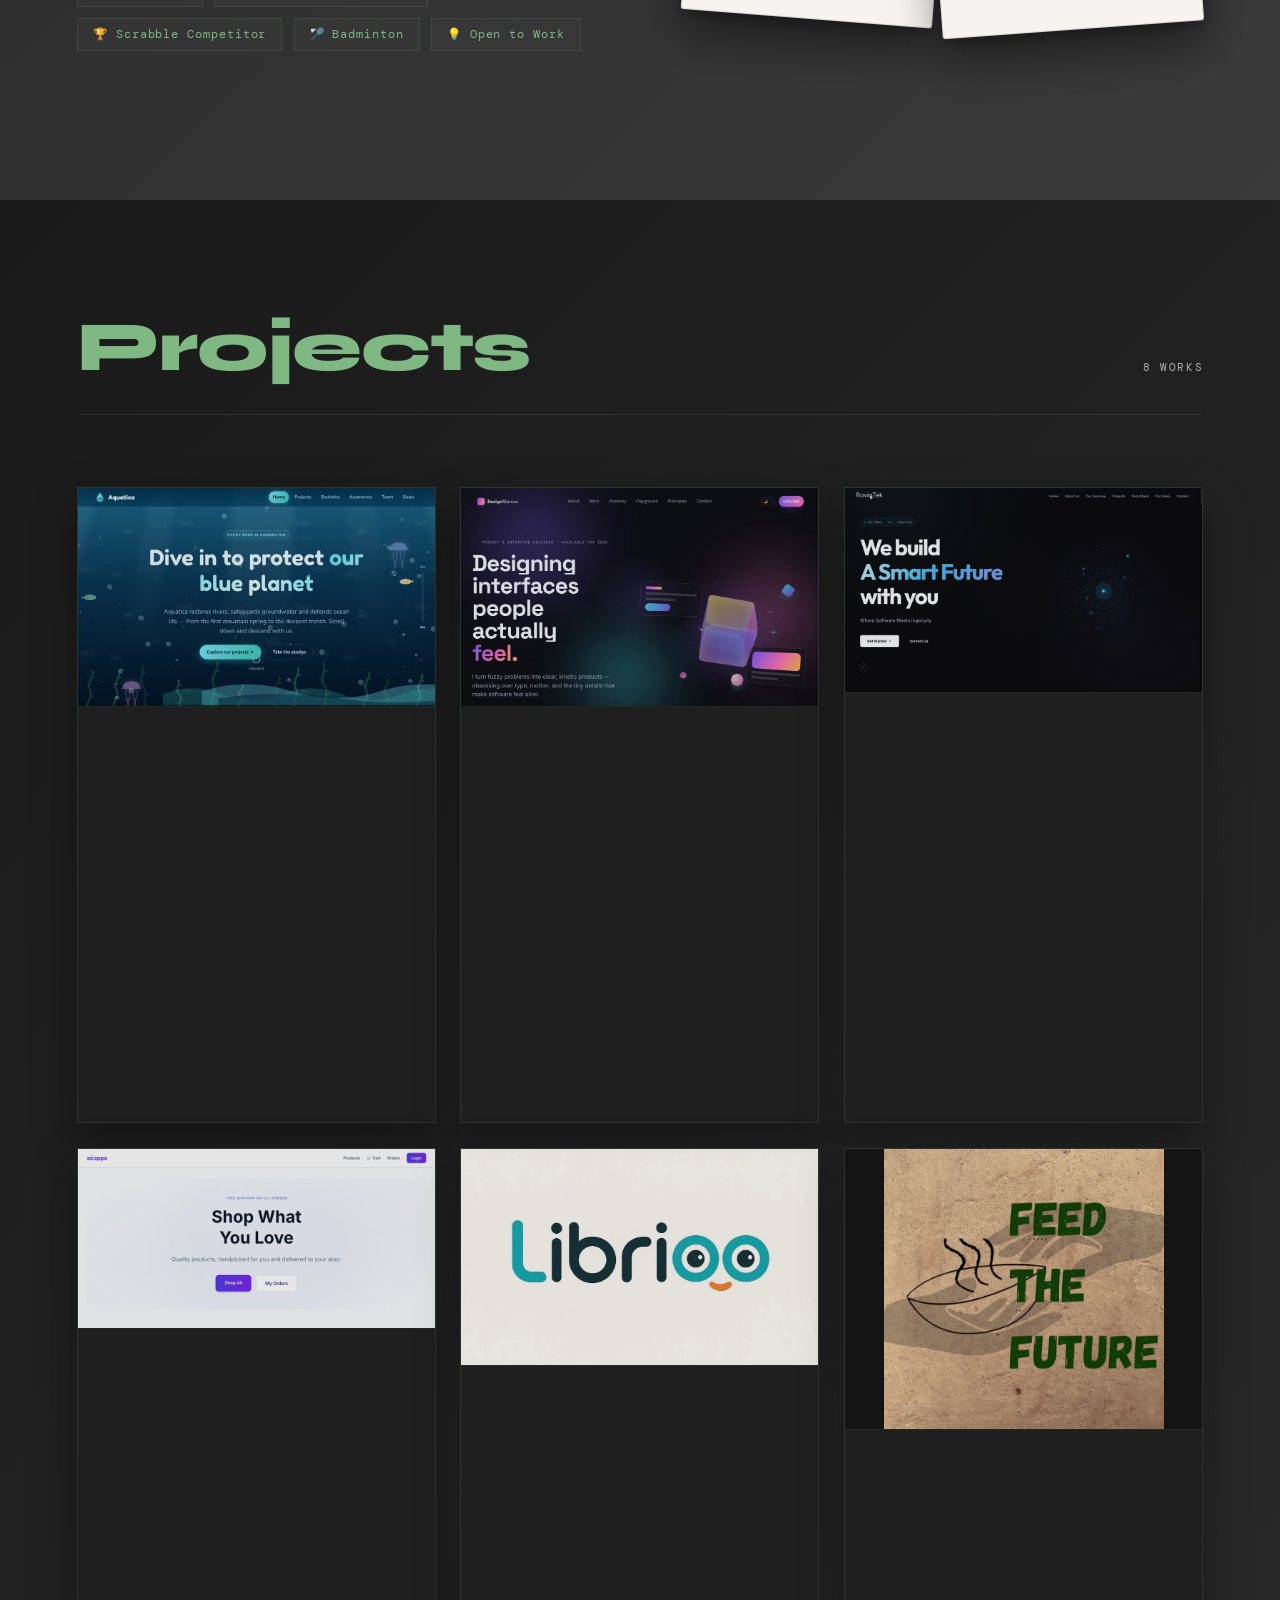
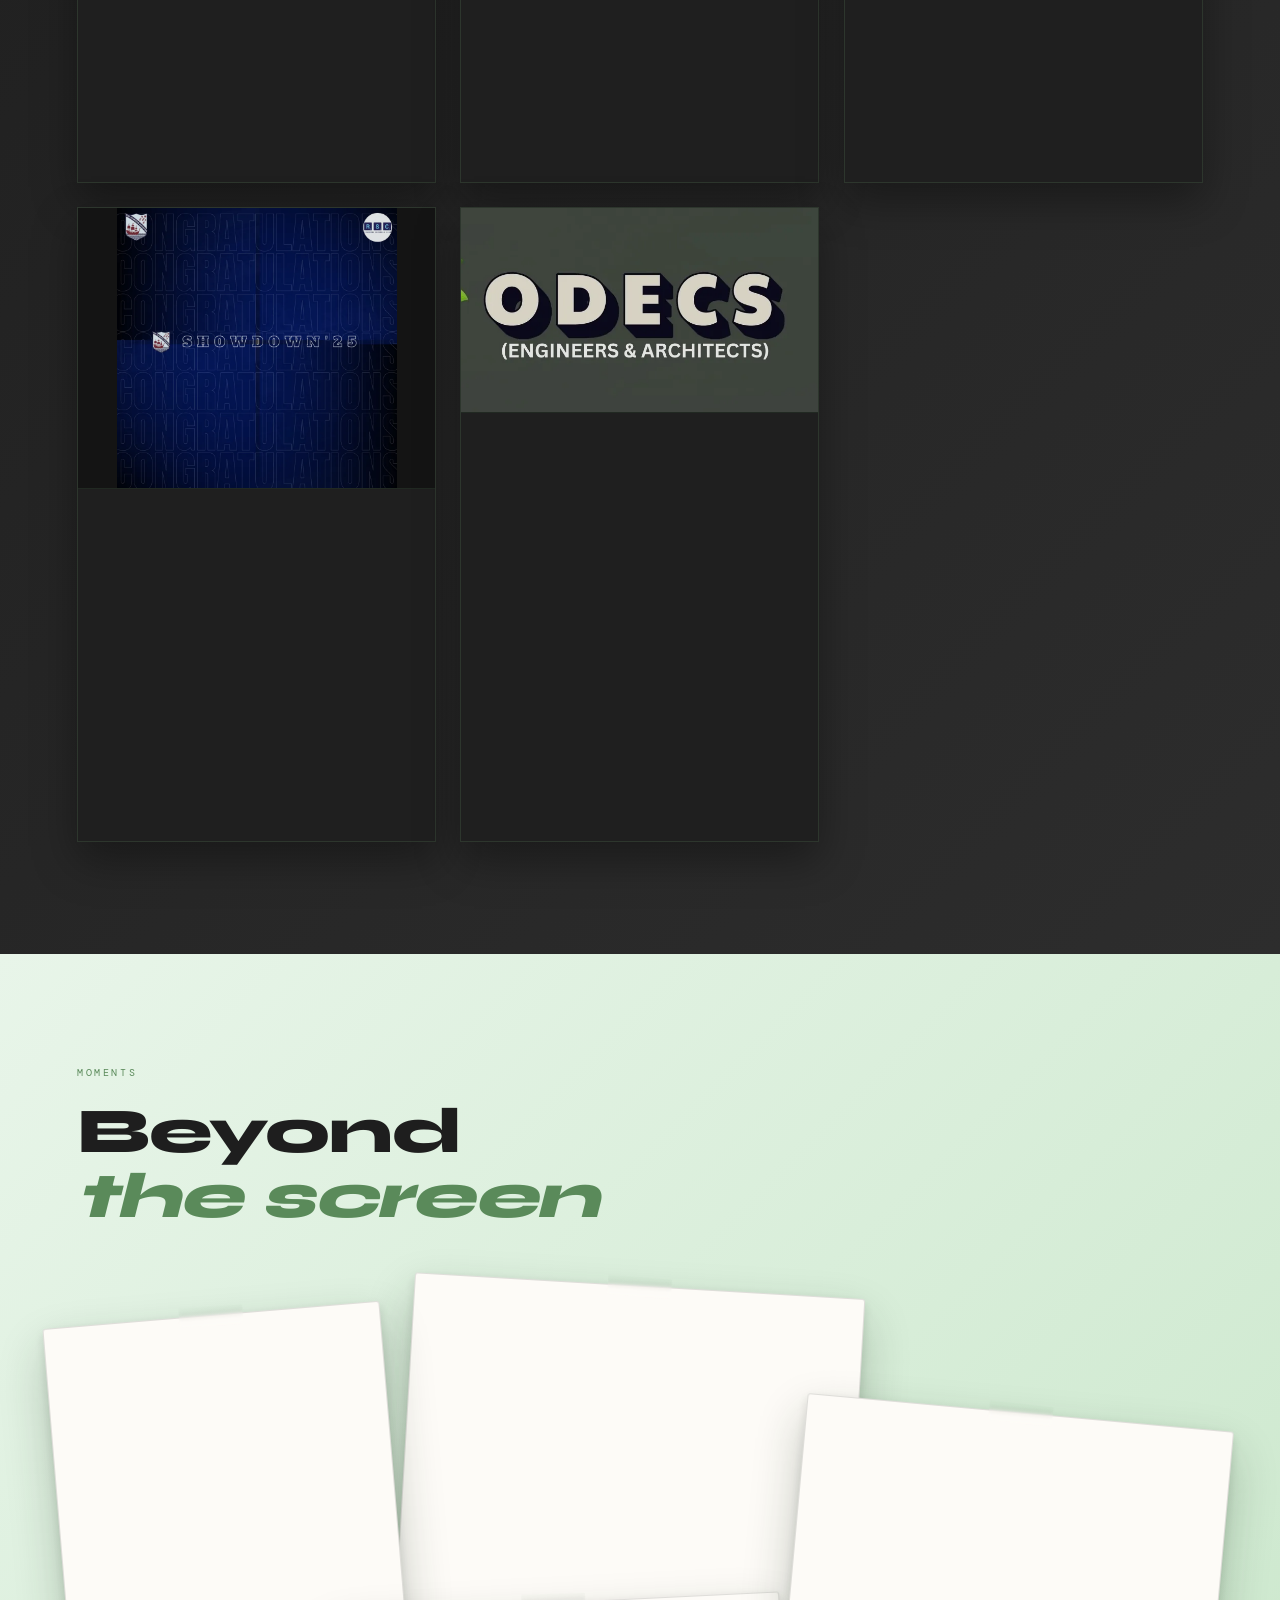
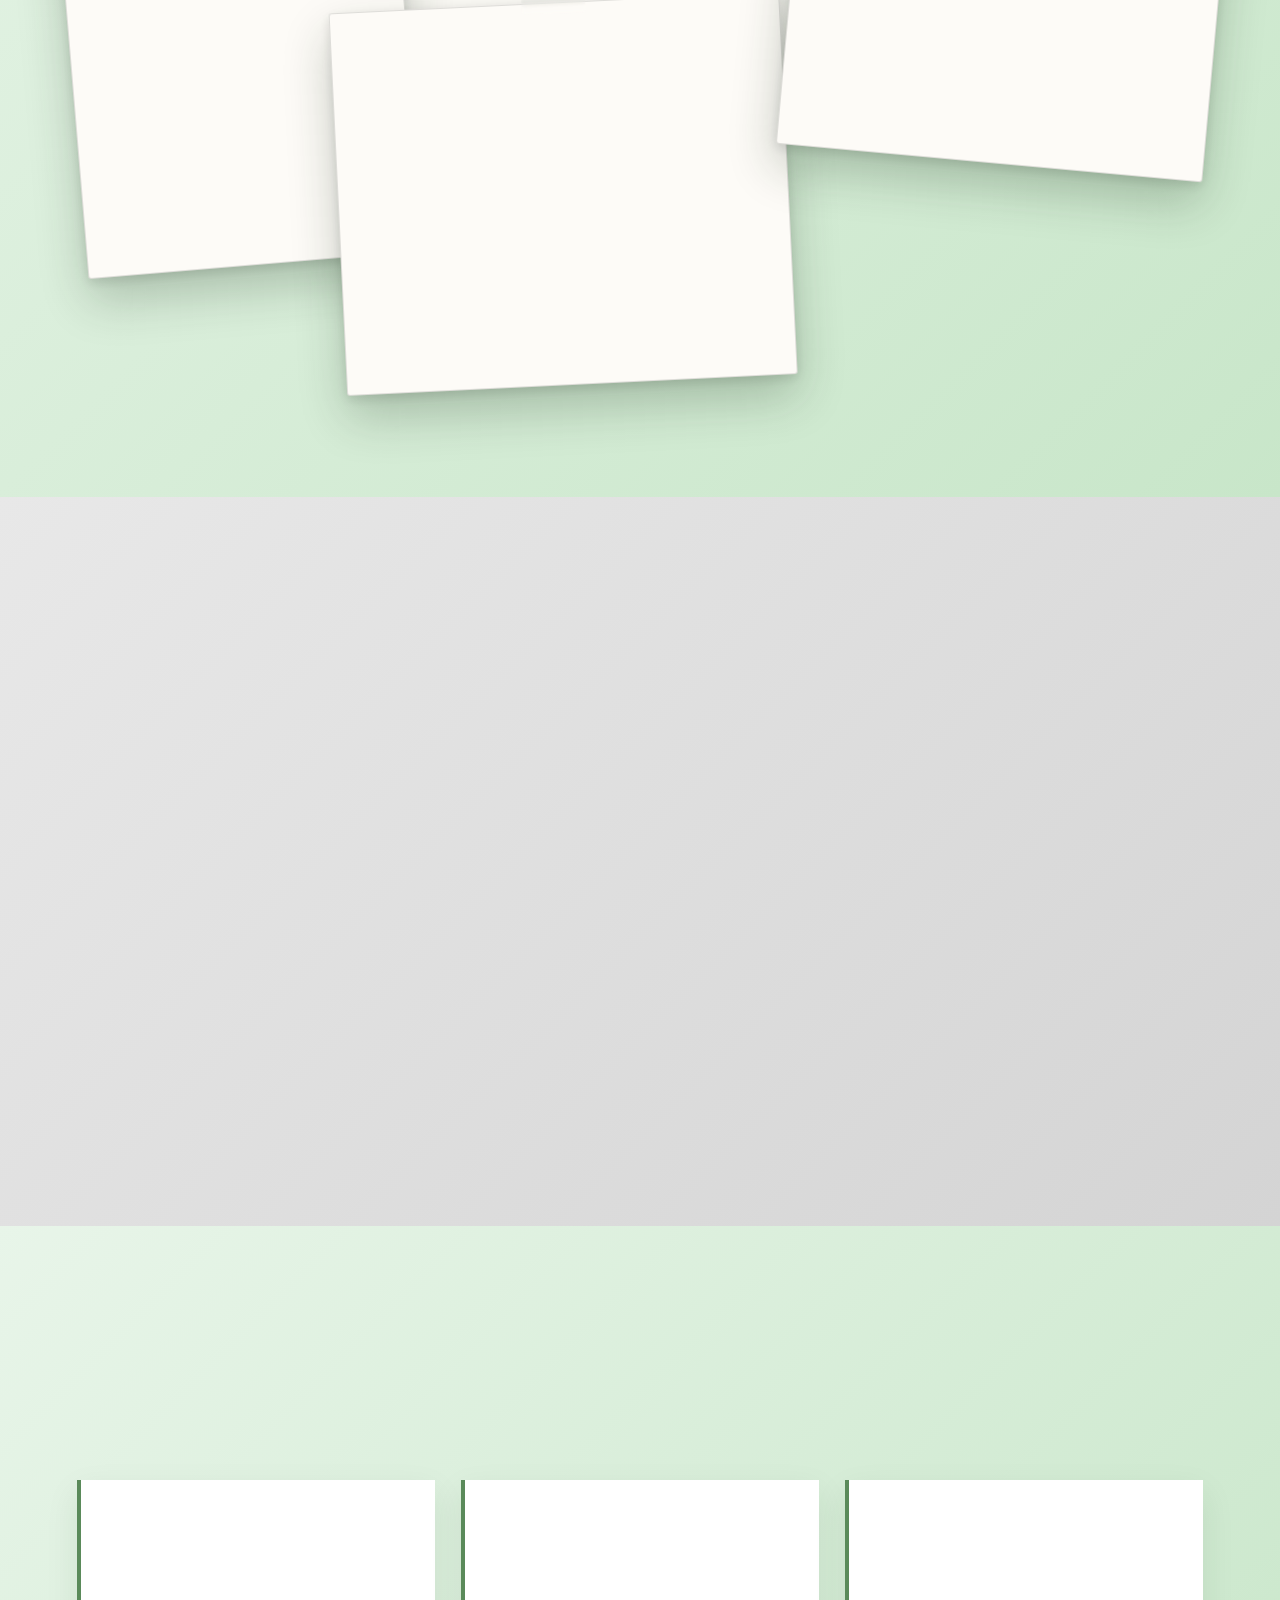
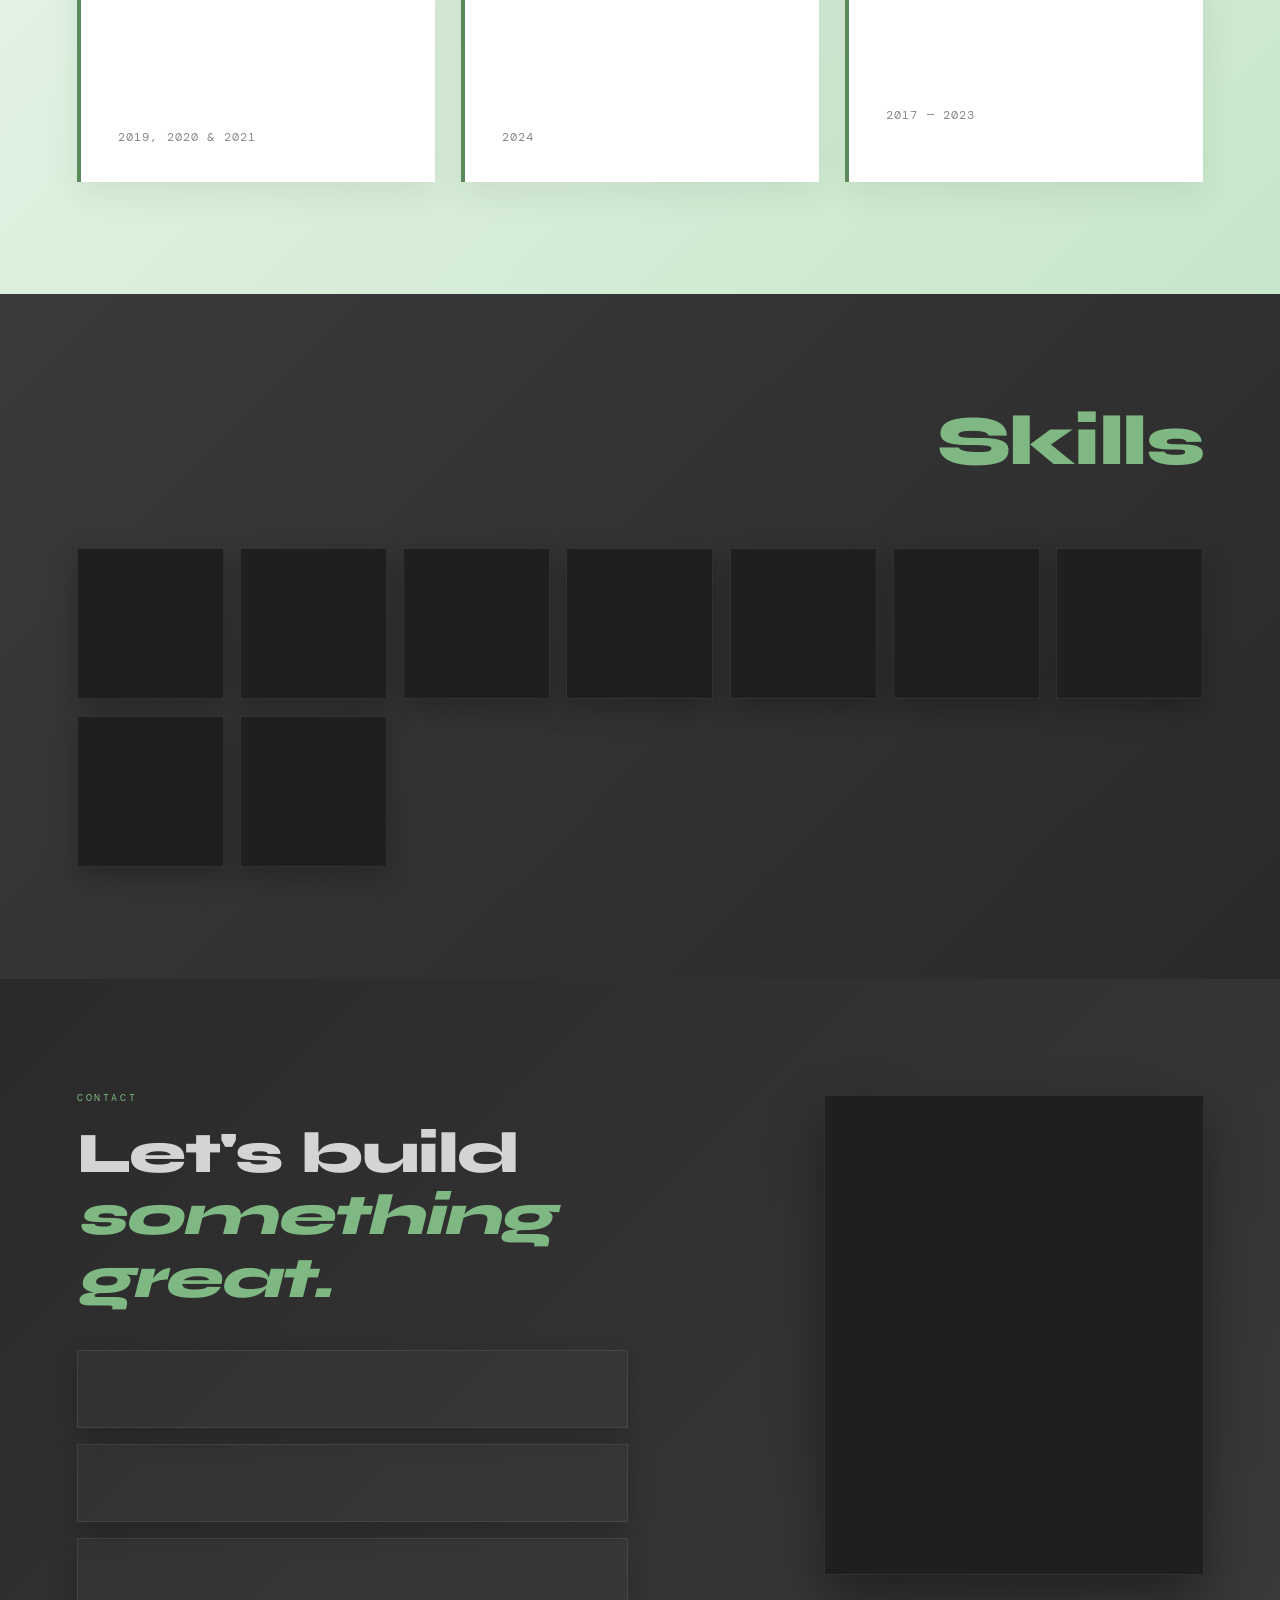
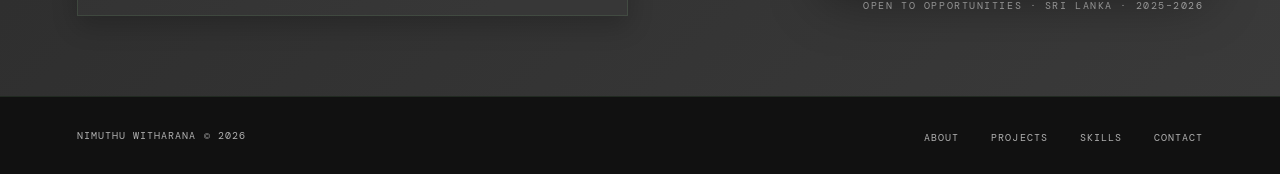
==== commit 81a50f71: "Style Moments section as an interactive 3D Polaroid photo collage" ====
--- a/index.html
+++ b/index.html
@@ -698,50 +698,109 @@
 }
 .moments-heading em { font-style: italic; color: var(--accent); }
 .moments-grid {
-  display: grid;
-  grid-template-columns: 0.72fr 1fr 1fr;
-  gap: 1.3rem;
-  align-items: start;
+  position: relative;
+  width: 100%;
+  min-height: 700px;
   perspective: 1200px;
+  margin-top: 1rem;
 }
 .moment {
-  position: relative; overflow: hidden; margin: 0;
-  background: #181818; cursor: zoom-in;
-  box-shadow: 0 16px 36px rgba(30, 50, 30, 0.14);
+  position: absolute;
+  margin: 0;
+  background: #fdfbf7;
+  padding: 12px 12px 16px 12px;
+  border-radius: 3px;
+  border: 1px solid rgba(0, 0, 0, 0.12);
+  box-shadow: 0 22px 48px rgba(25, 45, 25, 0.24), 0 4px 12px rgba(0, 0, 0, 0.12);
+  cursor: zoom-in;
+  transition: transform 0.5s cubic-bezier(0.22, 1, 0.36, 1), box-shadow 0.45s ease, z-index 0s;
+}
+.moment::before {
+  content: '';
+  position: absolute;
+  top: -10px;
+  left: 50%;
+  width: 64px;
+  height: 20px;
+  transform: translateX(-50%) rotate(1.5deg);
+  background: rgba(255, 255, 255, 0.62);
   border: 1px solid rgba(90, 138, 90, 0.22);
-}
-.moment:first-child { grid-row: span 2; }
-.moment:last-child { grid-column: span 2; }
+  backdrop-filter: blur(2px);
+  box-shadow: 0 2px 6px rgba(0, 0, 0, 0.08);
+  z-index: 6;
+  pointer-events: none;
+}
 .moment img {
   width: 100%;
   height: auto;
   display: block;
   object-fit: contain;
-  filter: grayscale(15%);
-  transition: filter 0.4s, transform 0.7s cubic-bezier(0.22, 1, 0.36, 1);
+  background: #181818;
+  filter: grayscale(10%) contrast(1.02);
+  transition: filter 0.4s ease;
+}
+.moment:hover, .moment:focus-visible {
+  z-index: 30 !important;
+  --tz: 28px;
+  box-shadow: 0 34px 72px rgba(20, 40, 20, 0.38), 0 0 0 2px var(--accent);
 }
 .moment:hover img, .moment:focus-visible img {
-  filter: grayscale(0%);
-  transform: scale(1.03);
+  filter: grayscale(0%) contrast(1.05);
 }
 .moment figcaption {
-  position: absolute; left: 0; right: 0; bottom: 0;
-  padding: 2.5rem 1.2rem 1.1rem;
-  background: linear-gradient(transparent, rgba(18,18,18,0.88));
-  color: var(--text-light);
-  font-family: 'DM Mono', monospace; font-size: 0.72rem; letter-spacing: 0.06em;
-  transform: translateY(100%) translateZ(22px);
-  transition: transform 0.4s cubic-bezier(0.22, 1, 0.36, 1);
+  padding: 12px 4px 2px;
+  background: transparent;
+  color: #3a3a3a;
+  font-family: 'DM Mono', monospace;
+  font-size: 0.68rem;
+  letter-spacing: 0.04em;
+  line-height: 1.45;
+  transform: none;
+}
+.moment figcaption strong {
+  display: block;
+  font-family: 'Syne', sans-serif;
+  font-size: 0.96rem;
+  font-weight: 700;
+  letter-spacing: -0.01em;
+  color: #181818;
+  margin-bottom: 2px;
+}
+.moment:focus-visible { outline: 3px solid var(--accent); outline-offset: 4px; }
+
+/* Moments Polaroid collage placements */
+.moment:nth-child(1) {
+  /* Portrait (Hello) — left focal Polaroid */
+  width: 30%;
+  top: 4%;
+  left: 1%;
+  --base-rot: -4.8deg;
+  z-index: 6;
+}
+.moment:nth-child(2) {
+  /* Scrabble Lanka Championship 1 — top center */
+  width: 40%;
+  top: 0%;
+  left: 28%;
+  --base-rot: 3.4deg;
   z-index: 5;
 }
-.moment figcaption strong {
-  display: block; font-family: 'Syne', sans-serif; font-size: 1rem;
-  letter-spacing: 0; color: #fff; margin-bottom: 0.2rem;
-}
-.moment:hover figcaption, .moment:focus-visible figcaption {
-  transform: translateY(0) translateZ(22px);
-}
-.moment:focus-visible { outline: 3px solid var(--accent); outline-offset: 3px; }
+.moment:nth-child(3) {
+  /* Every tile counts — bottom center */
+  width: 40%;
+  bottom: 0%;
+  left: 24%;
+  --base-rot: -2.8deg;
+  z-index: 7;
+}
+.moment:nth-child(4) {
+  /* On the mic — right angled Polaroid */
+  width: 38%;
+  top: 18%;
+  right: 0%;
+  --base-rot: 5.2deg;
+  z-index: 8;
+}
 
 .lightbox {
   position: fixed; inset: 0; z-index: 2000;
@@ -1196,7 +1255,7 @@
 }
 .reveal.visible {
   opacity: 1;
-  transform: perspective(1000px) translate3d(0, 0, 0) rotateX(0deg);
+  transform: perspective(1100px) rotate(var(--base-rot, 0deg)) rotateX(var(--rx, 0deg)) rotateY(var(--ry, 0deg)) translate3d(0, 0, var(--tz, 0px));
 }
 .reveal-left {
   opacity: 0;
@@ -1206,7 +1265,7 @@
 }
 .reveal-left.visible {
   opacity: 1;
-  transform: perspective(1000px) translate3d(0, 0, 0) rotateY(0deg);
+  transform: perspective(1100px) rotate(var(--base-rot, 0deg)) rotateX(var(--rx, 0deg)) rotateY(var(--ry, 0deg)) translate3d(0, 0, var(--tz, 0px));
 }
 .reveal-right {
   opacity: 0;
@@ -1216,7 +1275,7 @@
 }
 .reveal-right.visible {
   opacity: 1;
-  transform: perspective(1000px) translate3d(0, 0, 0) rotateY(0deg);
+  transform: perspective(1100px) rotate(var(--base-rot, 0deg)) rotateX(var(--rx, 0deg)) rotateY(var(--ry, 0deg)) translate3d(0, 0, var(--tz, 0px));
 }
 
 .delay-1 { transition-delay: 0.08s; }
@@ -1272,14 +1331,15 @@
   .edu-item::before { left: 175px; }
   .edu-item::after { left: 171px; }
   .moments-grid {
-    grid-template-columns: 1fr 1fr;
-  }
-  .moment:first-child { grid-row: span 1; }
-  .moment:nth-child(3) { grid-column: span 2; }
+    min-height: 580px;
+  }
+  .moment:nth-child(1) { width: 36%; top: 2%; left: 1%; }
+  .moment:nth-child(2) { width: 52%; top: 0%; left: 39%; }
+  .moment:nth-child(3) { width: 50%; bottom: 3%; left: 6%; }
+  .moment:nth-child(4) { width: 50%; top: 44%; right: 1%; }
 }
 
 @media (hover: none) {
-  .moment figcaption { transform: translateY(0); }
   .hero-img-wrap { animation: fadeUp 0.9s ease forwards 0.3s, floatAmbient 6s ease-in-out infinite 1.2s; }
 }
 
@@ -1398,6 +1458,24 @@
     bottom: 7px;
   }
 
+  .moments-grid {
+    min-height: 520px;
+  }
+  .moment {
+    padding: 9px 9px 12px 9px;
+  }
+  .moment figcaption {
+    font-size: 0.6rem;
+    padding: 8px 2px 2px;
+  }
+  .moment figcaption strong {
+    font-size: 0.82rem;
+  }
+  .moment:nth-child(1) { width: 42%; top: 2%; left: 1%; }
+  .moment:nth-child(2) { width: 55%; top: 0%; left: 43%; }
+  .moment:nth-child(3) { width: 54%; bottom: 4%; left: 2%; }
+  .moment:nth-child(4) { width: 54%; bottom: 0%; right: 1%; top: auto; }
+
   .projects-grid { grid-template-columns: 1fr; }
   .project-body { padding: 1.5rem; }
   .achievements-grid { grid-template-columns: 1fr; }
@@ -1447,15 +1525,16 @@
     min-height: 390px;
   }
   .moments-grid {
-    grid-template-columns: 1fr;
-  }
-  .moment:first-child { grid-row: span 1; }
-  .moment:nth-child(3), .moment:last-child { grid-column: auto; }
+    min-height: 460px;
+  }
 }
 
 @media (max-width: 420px) {
   .about-images {
     min-height: 340px;
+  }
+  .moments-grid {
+    min-height: 410px;
   }
   .hero-stats {
     grid-template-columns: 1fr;
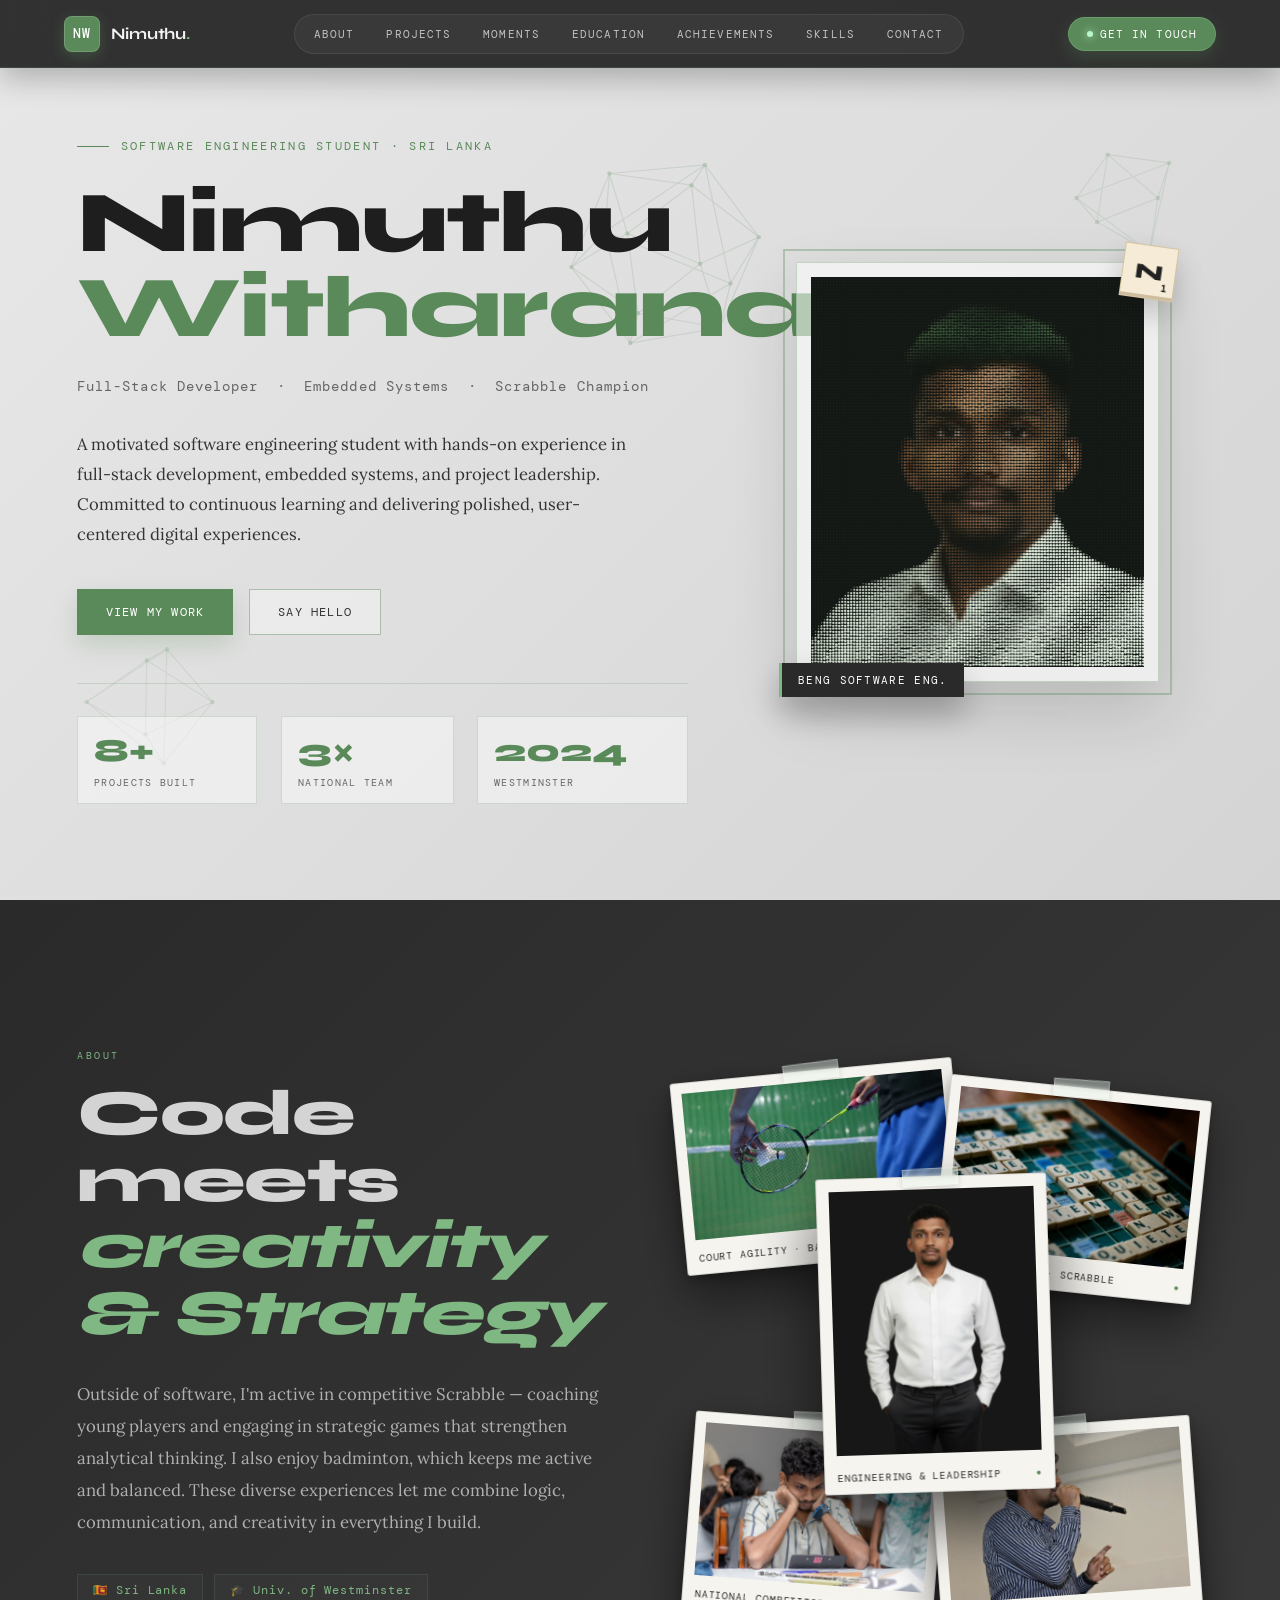
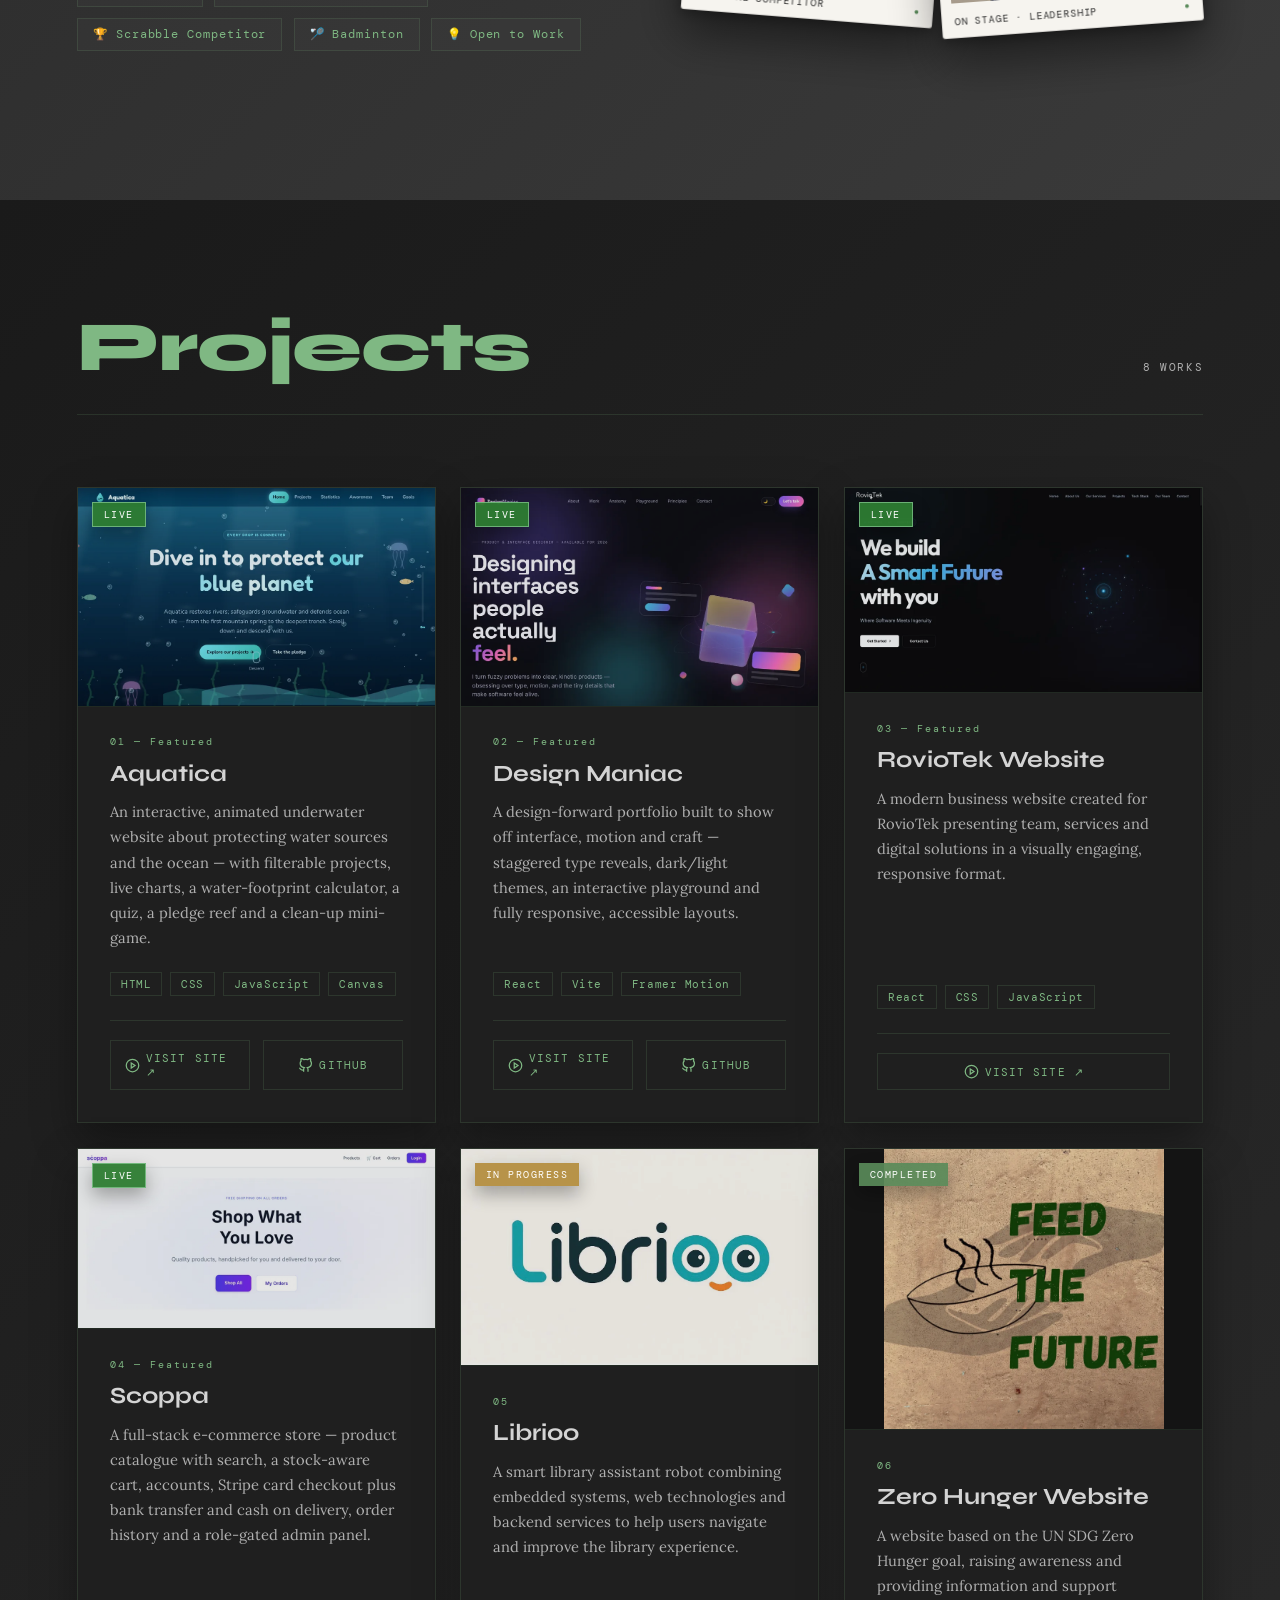
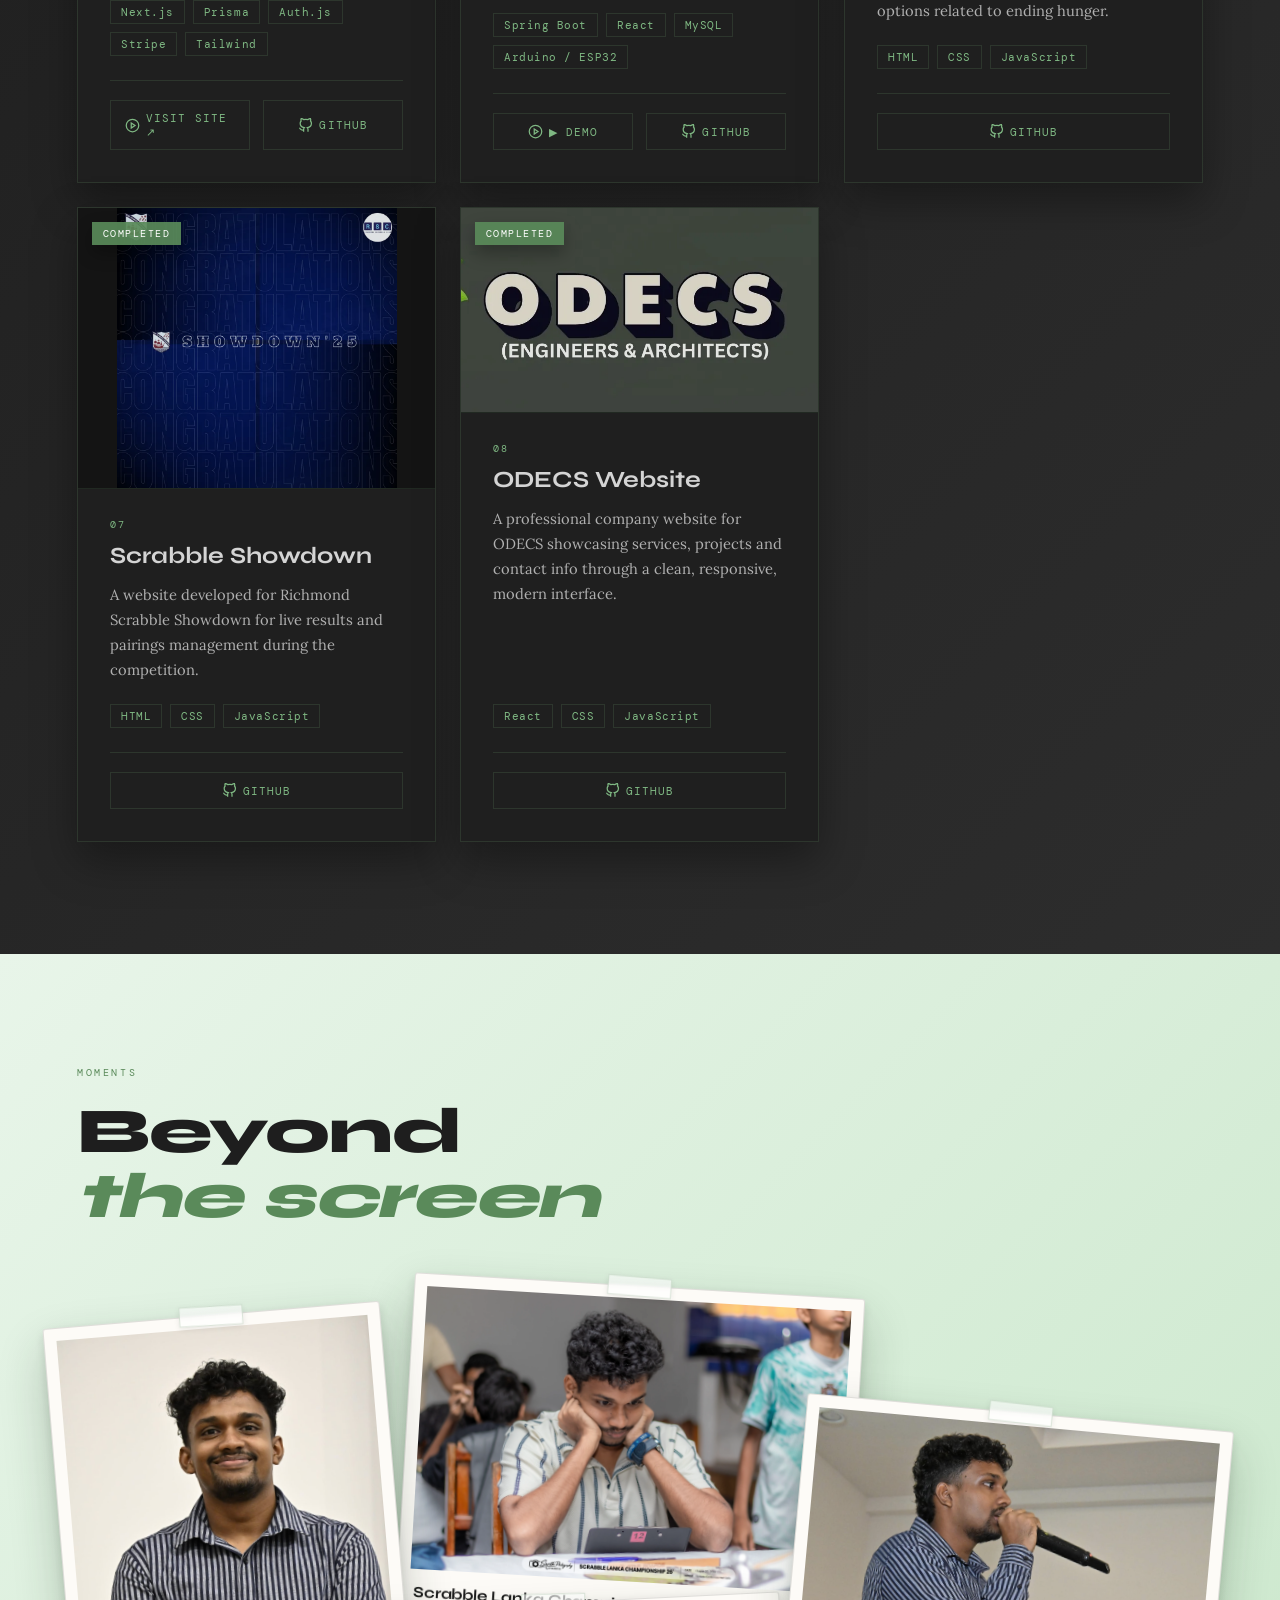
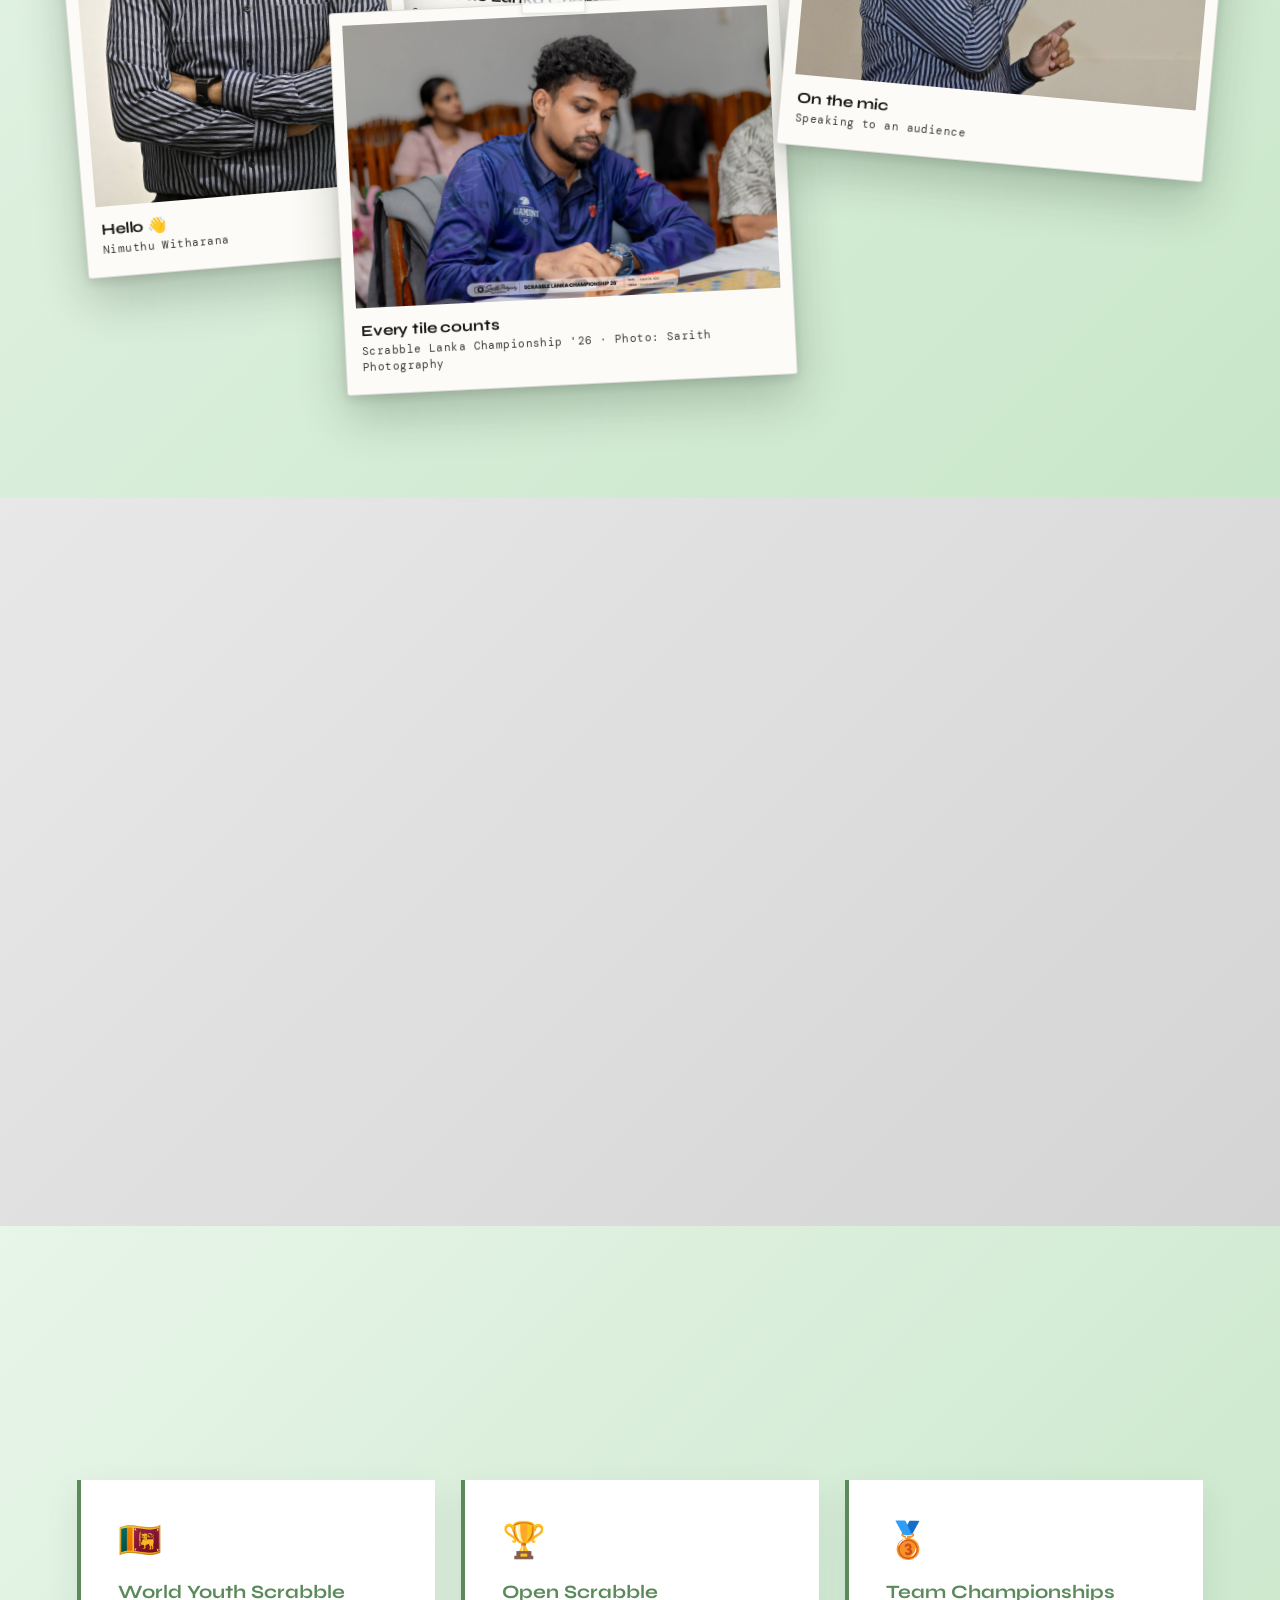
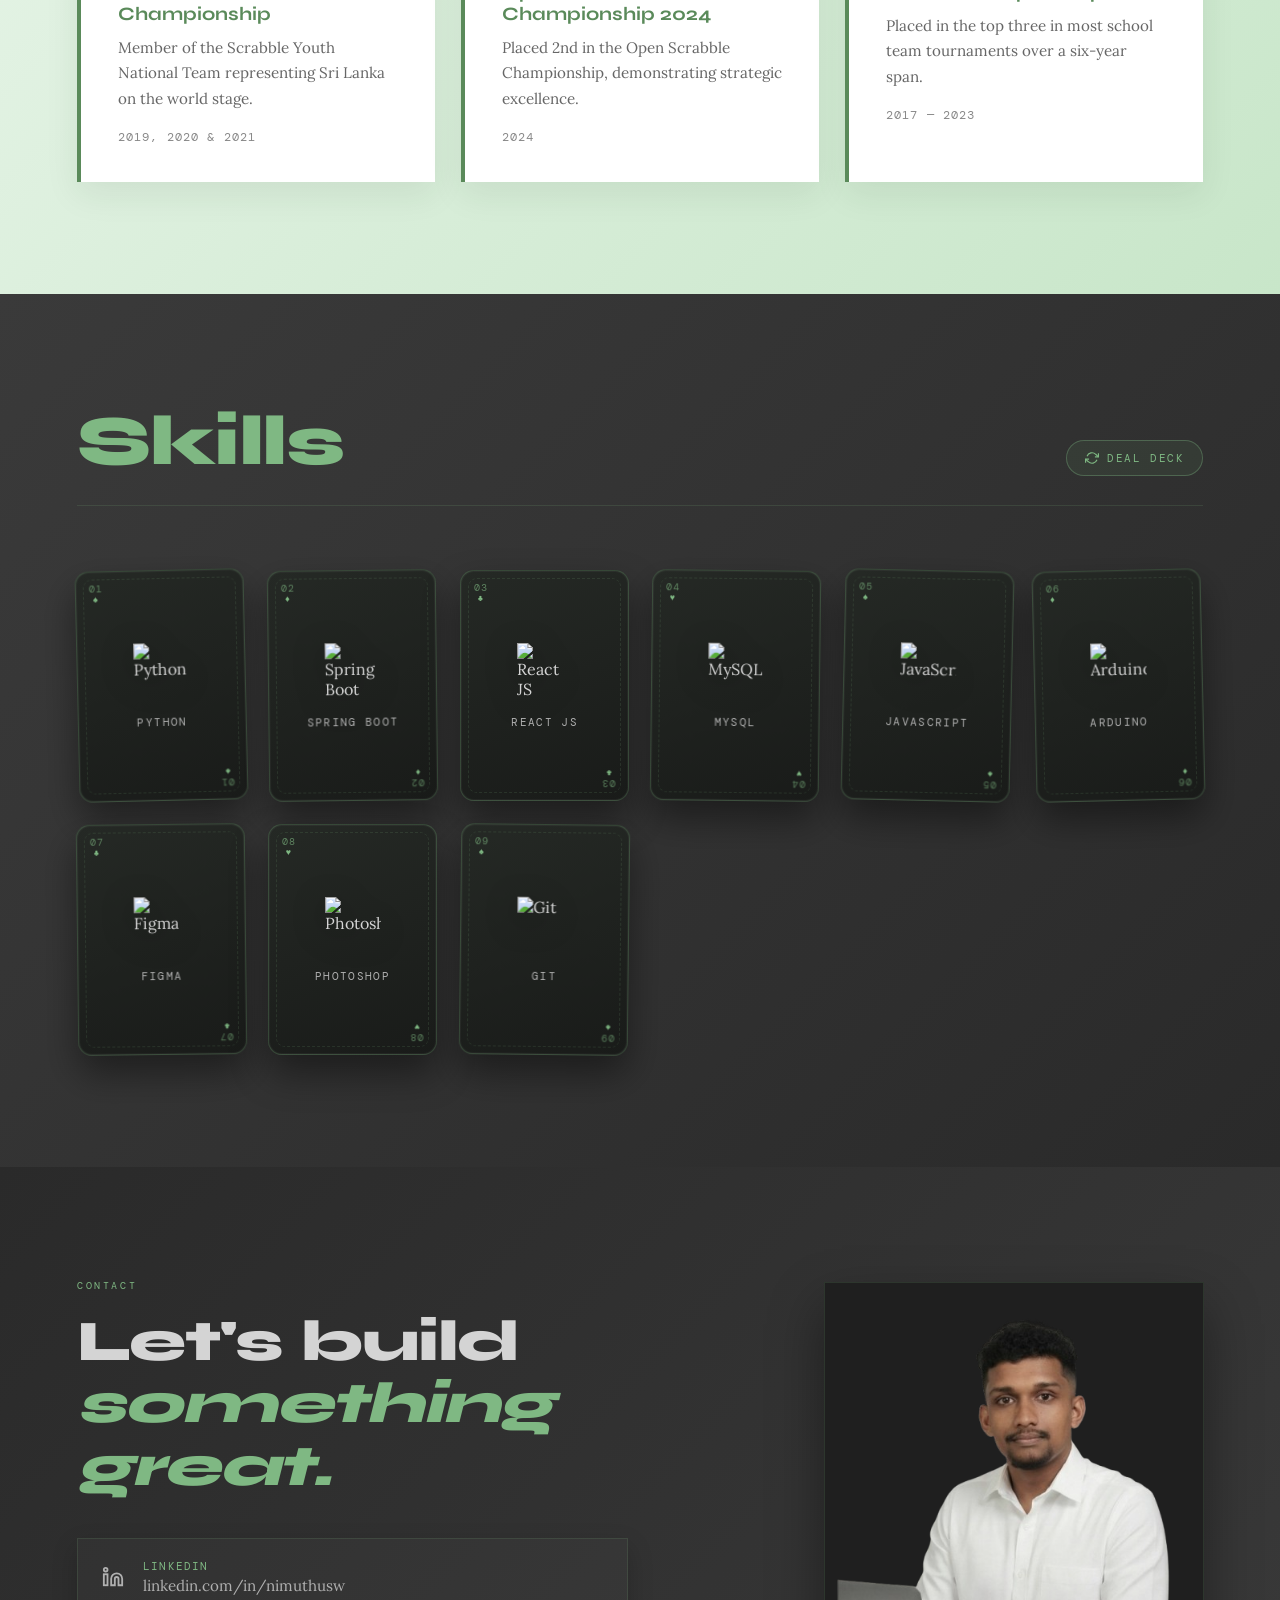
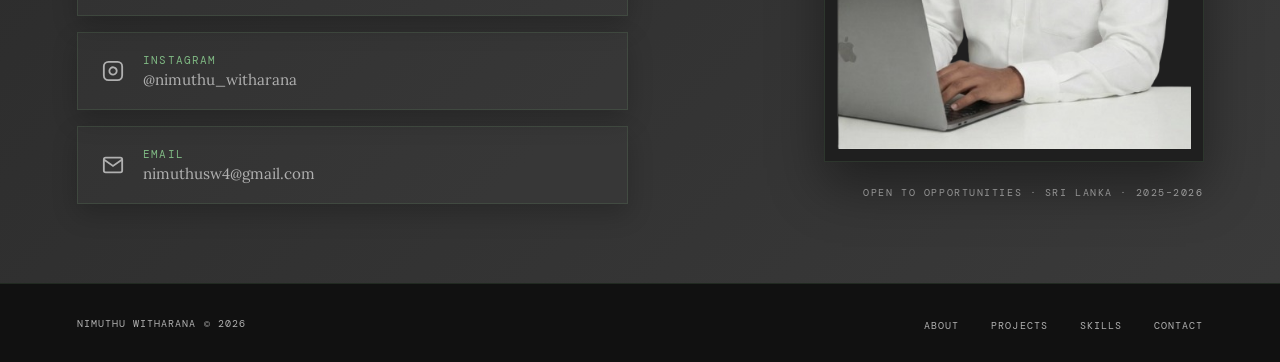
==== commit b7415ff1: "Animate Skills section as a 3D card deck being dealt with replayable Deal Deck button" ====
--- a/index.html
+++ b/index.html
@@ -1089,57 +1089,178 @@
   color: #888;
 }
 
-/* ───── SKILLS ───── */
+/* ───── SKILLS (3D CARD DECK DEAL) ───── */
 #skills {
   background: linear-gradient(135deg, var(--bg-dark2) 0%, var(--bg-dark) 100%);
   padding: 7rem 6vw;
-}
-.skills-inner { width: 100%; max-width: 1400px; margin: 0 auto; }
-
+  position: relative;
+}
+.skills-inner { width: 100%; max-width: 1280px; margin: 0 auto; }
+
+.skills-header {
+  display: flex;
+  align-items: flex-end;
+  justify-content: space-between;
+  flex-wrap: wrap;
+  gap: 1.5rem;
+  margin-bottom: 4rem;
+  padding-bottom: 1.8rem;
+  border-bottom: 1px solid var(--border-dark);
+}
 .skills-heading {
   font-family: 'Syne', sans-serif;
   font-size: clamp(2.8rem, 5.5vw, 5.8rem);
   font-weight: 800; line-height: 1;
   letter-spacing: -0.02em;
   color: var(--accent-lt);
-  margin-bottom: 4.5rem; text-align: right;
+  margin: 0;
+}
+.redeal-btn {
+  font-family: 'DM Mono', monospace;
+  font-size: 0.7rem;
+  letter-spacing: 0.14em;
+  text-transform: uppercase;
+  color: var(--accent-lt);
+  background: rgba(90, 138, 90, 0.12);
+  border: 1px solid rgba(127, 184, 131, 0.35);
+  padding: 10px 18px;
+  border-radius: 999px;
+  cursor: pointer;
+  display: inline-flex;
+  align-items: center;
+  gap: 8px;
+  transition: all 0.25s ease;
+}
+.redeal-btn:hover {
+  background: var(--accent);
+  color: #fff;
+  border-color: var(--accent-lt);
+  transform: translateY(-2px);
+  box-shadow: 0 10px 22px rgba(90, 138, 90, 0.28);
+}
+.redeal-btn svg {
+  width: 14px;
+  height: 14px;
+  transition: transform 0.45s cubic-bezier(0.22, 1, 0.36, 1);
+}
+.redeal-btn:hover svg {
+  transform: rotate(180deg);
 }
 
 .skills-grid {
   display: grid;
-  grid-template-columns: repeat(auto-fill, minmax(140px, 1fr));
+  grid-template-columns: repeat(auto-fill, minmax(158px, 1fr));
+  gap: 1.4rem;
+  perspective: 1400px;
+  position: relative;
+}
+
+.skill-item {
+  --deal-x: 0px;
+  --deal-y: 0px;
+  --deal-rot: 0deg;
+  --deal-delay: 0ms;
+  --card-fan: 0deg;
+  aspect-ratio: 3 / 4.1;
+  background: linear-gradient(160deg, #252925 0%, #191b19 100%);
+  border: 1px solid rgba(127, 184, 131, 0.28);
+  border-radius: 14px;
+  display: flex;
+  flex-direction: column;
+  align-items: center;
+  justify-content: center;
   gap: 1rem;
-  perspective: 1100px;
-}
-
-.skill-item {
-  background: #1f1f1f;
-  border: 1px solid var(--border-dark);
-  display: flex; flex-direction: column;
-  align-items: center; justify-content: center; gap: 1rem;
-  padding: 2.1rem 1rem;
-  box-shadow: 0 10px 26px rgba(0, 0, 0, 0.25);
+  padding: 1.8rem 1rem;
+  position: relative;
+  box-shadow:
+    0 18px 36px rgba(0, 0, 0, 0.42),
+    inset 0 0 0 1px rgba(255, 255, 255, 0.04);
+  transform-style: preserve-3d;
+  opacity: 0;
+  transform:
+    perspective(1200px)
+    translate3d(var(--deal-x), var(--deal-y), -110px)
+    rotateZ(var(--deal-rot))
+    rotateY(180deg)
+    scale(0.76);
+  transition:
+    transform 0.82s cubic-bezier(0.2, 0.9, 0.24, 1.04) var(--deal-delay),
+    opacity 0.28s ease var(--deal-delay),
+    box-shadow 0.35s ease,
+    border-color 0.3s ease,
+    background 0.3s ease;
+}
+.skill-item::before {
+  content: '';
+  position: absolute;
+  inset: 7px;
+  border-radius: 9px;
+  border: 1px dashed rgba(127, 184, 131, 0.14);
+  pointer-events: none;
+}
+.skill-card-corner {
+  position: absolute;
+  font-family: 'DM Mono', monospace;
+  font-size: 0.6rem;
+  letter-spacing: 0.08em;
+  color: rgba(127, 184, 131, 0.65);
+  line-height: 1.1;
+  pointer-events: none;
+  display: flex;
+  flex-direction: column;
+  align-items: center;
+}
+.skill-card-corner.top-left {
+  top: 12px;
+  left: 13px;
+}
+.skill-card-corner.bottom-right {
+  bottom: 12px;
+  right: 13px;
+  transform: rotate(180deg);
+}
+.skill-card-corner span {
+  font-size: 0.55rem;
+  color: var(--accent-lt);
+}
+
+.skill-item.dealt {
+  opacity: 1;
+  transform:
+    perspective(1200px)
+    rotate(var(--card-fan))
+    rotateX(var(--rx, 0deg))
+    rotateY(var(--ry, 0deg))
+    translate3d(0, 0, var(--tz, 0px));
+}
+.skill-item.dealt.is-tilting {
+  transition: transform 0.08s ease-out, box-shadow 0.25s ease, border-color 0.3s ease;
 }
 .skill-item:hover {
-  background: #272d27;
+  background: linear-gradient(160deg, #2d362d 0%, #1e241e 100%);
   border-color: var(--accent-lt);
-  box-shadow: 0 18px 38px rgba(0, 0, 0, 0.45);
+  box-shadow:
+    0 26px 52px rgba(0, 0, 0, 0.6),
+    0 0 24px rgba(127, 184, 131, 0.16);
+  z-index: 10;
 }
 .skill-item img {
-  width: 52px; height: 52px; object-fit: contain;
+  width: 56px; height: 56px; object-fit: contain;
+  filter: drop-shadow(0 8px 16px rgba(0, 0, 0, 0.35));
   transition: transform 0.35s cubic-bezier(0.22, 1, 0.36, 1);
 }
 .skill-item:hover img {
-  transform: translateZ(26px) scale(1.12);
+  transform: translateZ(30px) scale(1.14);
 }
 .skill-name {
   font-family: 'DM Mono', monospace;
-  font-size: 0.68rem; letter-spacing: 0.12em; text-transform: uppercase;
+  font-size: 0.7rem; letter-spacing: 0.12em; text-transform: uppercase;
   color: var(--text-pale); text-align: center;
-  transition: color 0.25s;
+  transition: color 0.25s, transform 0.3s ease;
 }
 .skill-item:hover .skill-name {
   color: #fff;
+  transform: translateZ(18px);
 }
 
 /* ───── CONTACT ───── */
@@ -1993,52 +2114,76 @@
 <!-- ── SKILLS ── -->
 <section id="skills">
   <div class="skills-inner">
-    <h2 class="skills-heading reveal">Skills</h2>
+    <div class="skills-header reveal">
+      <h2 class="skills-heading">Skills</h2>
+      <button class="redeal-btn" id="redealSkillsBtn" type="button" aria-label="Re-deal skill cards">
+        <svg viewBox="0 0 24 24" fill="none" stroke="currentColor" stroke-width="2"><polyline points="23 4 23 10 17 10"/><polyline points="1 20 1 14 7 14"/><path d="M3.51 9a9 9 0 0 1 14.85-3.36L23 10M1 14l4.64 4.36A9 9 0 0 0 20.49 15"/></svg>
+        Deal Deck
+      </button>
+    </div>
     <div class="skills-grid" id="skillsGrid">
-      <div class="skill-item tilt-3d reveal delay-1" data-tilt-max="14">
-        <div class="tilt-glare"></div>
+      <div class="skill-item tilt-3d" data-tilt-max="14">
+        <div class="tilt-glare"></div>
+        <div class="skill-card-corner top-left">01<span>♠</span></div>
         <img src="https://cdn.jsdelivr.net/gh/devicons/devicon/icons/python/python-original.svg" alt="Python"/>
         <span class="skill-name">Python</span>
-      </div>
-      <div class="skill-item tilt-3d reveal delay-2" data-tilt-max="14">
-        <div class="tilt-glare"></div>
+        <div class="skill-card-corner bottom-right">01<span>♠</span></div>
+      </div>
+      <div class="skill-item tilt-3d" data-tilt-max="14">
+        <div class="tilt-glare"></div>
+        <div class="skill-card-corner top-left">02<span>♦</span></div>
         <img src="https://cdn.jsdelivr.net/gh/devicons/devicon/icons/spring/spring-original.svg" alt="Spring Boot"/>
         <span class="skill-name">Spring Boot</span>
-      </div>
-      <div class="skill-item tilt-3d reveal delay-3" data-tilt-max="14">
-        <div class="tilt-glare"></div>
+        <div class="skill-card-corner bottom-right">02<span>♦</span></div>
+      </div>
+      <div class="skill-item tilt-3d" data-tilt-max="14">
+        <div class="tilt-glare"></div>
+        <div class="skill-card-corner top-left">03<span>♣</span></div>
         <img src="https://cdn.jsdelivr.net/gh/devicons/devicon/icons/react/react-original.svg" alt="React"/>
         <span class="skill-name">React JS</span>
-      </div>
-      <div class="skill-item tilt-3d reveal delay-1" data-tilt-max="14">
-        <div class="tilt-glare"></div>
+        <div class="skill-card-corner bottom-right">03<span>♣</span></div>
+      </div>
+      <div class="skill-item tilt-3d" data-tilt-max="14">
+        <div class="tilt-glare"></div>
+        <div class="skill-card-corner top-left">04<span>♥</span></div>
         <img src="https://cdn.jsdelivr.net/gh/devicons/devicon/icons/mysql/mysql-original.svg" alt="MySQL"/>
         <span class="skill-name">MySQL</span>
-      </div>
-      <div class="skill-item tilt-3d reveal delay-2" data-tilt-max="14">
-        <div class="tilt-glare"></div>
+        <div class="skill-card-corner bottom-right">04<span>♥</span></div>
+      </div>
+      <div class="skill-item tilt-3d" data-tilt-max="14">
+        <div class="tilt-glare"></div>
+        <div class="skill-card-corner top-left">05<span>♠</span></div>
         <img src="https://cdn.jsdelivr.net/gh/devicons/devicon/icons/javascript/javascript-original.svg" alt="JavaScript"/>
         <span class="skill-name">JavaScript</span>
-      </div>
-      <div class="skill-item tilt-3d reveal delay-3" data-tilt-max="14">
-        <div class="tilt-glare"></div>
+        <div class="skill-card-corner bottom-right">05<span>♠</span></div>
+      </div>
+      <div class="skill-item tilt-3d" data-tilt-max="14">
+        <div class="tilt-glare"></div>
+        <div class="skill-card-corner top-left">06<span>♦</span></div>
         <img src="https://cdn.jsdelivr.net/gh/devicons/devicon/icons/arduino/arduino-original.svg" alt="Arduino"/>
         <span class="skill-name">Arduino</span>
-      </div>
-      <div class="skill-item tilt-3d reveal delay-1" data-tilt-max="14">
-        <div class="tilt-glare"></div>
+        <div class="skill-card-corner bottom-right">06<span>♦</span></div>
+      </div>
+      <div class="skill-item tilt-3d" data-tilt-max="14">
+        <div class="tilt-glare"></div>
+        <div class="skill-card-corner top-left">07<span>♣</span></div>
         <img src="https://cdn.jsdelivr.net/gh/devicons/devicon/icons/figma/figma-original.svg" alt="Figma"/>
         <span class="skill-name">Figma</span>
-      </div>
-      <div class="skill-item tilt-3d reveal delay-2" data-tilt-max="14">
-        <div class="tilt-glare"></div>
+        <div class="skill-card-corner bottom-right">07<span>♣</span></div>
+      </div>
+      <div class="skill-item tilt-3d" data-tilt-max="14">
+        <div class="tilt-glare"></div>
+        <div class="skill-card-corner top-left">08<span>♥</span></div>
         <img src="https://cdn.jsdelivr.net/gh/devicons/devicon/icons/photoshop/photoshop-plain.svg" alt="Photoshop"/>
         <span class="skill-name">Photoshop</span>
-      </div>
-      <div class="skill-item tilt-3d reveal delay-3" data-tilt-max="14">
-        <div class="tilt-glare"></div>
+        <div class="skill-card-corner bottom-right">08<span>♥</span></div>
+      </div>
+      <div class="skill-item tilt-3d" data-tilt-max="14">
+        <div class="tilt-glare"></div>
+        <div class="skill-card-corner top-left">09<span>♠</span></div>
         <img src="https://cdn.jsdelivr.net/gh/devicons/devicon/icons/git/git-original.svg" alt="Git"/>
         <span class="skill-name">Git</span>
+        <div class="skill-card-corner bottom-right">09<span>♠</span></div>
       </div>
     </div>
   </div>
@@ -2287,19 +2432,126 @@
   if (Array.isArray(data.skills) && data.skills.length > 0) {
     const skillsGrid = document.getElementById('skillsGrid');
     if (skillsGrid) {
+      const suits = ['♠', '♦', '♣', '♥'];
       skillsGrid.innerHTML = data.skills.map((s, idx) => {
-        const delayCls = `delay-${(idx % 3) + 1}`;
+        const num = String(idx + 1).padStart(2, '0');
+        const suit = suits[idx % suits.length];
         return `
-          <div class="skill-item tilt-3d reveal visible ${delayCls}" data-tilt-max="14">
+          <div class="skill-item tilt-3d" data-tilt-max="14">
             <div class="tilt-glare"></div>
+            <div class="skill-card-corner top-left">${num}<span>${suit}</span></div>
             <img src="${escapeHtml(s.icon)}" alt="${escapeHtml(s.name)}"/>
             <span class="skill-name">${escapeHtml(s.name)}</span>
+            <div class="skill-card-corner bottom-right">${num}<span>${suit}</span></div>
           </div>`;
       }).join('');
       bindTilt3D(skillsGrid);
+      if (typeof window.prepareAndDealSkills === 'function') {
+        window.prepareAndDealSkills(skillsInView);
+      }
     }
   }
 }
+
+// ── 3D Card Deck Dealing Engine for Skills Section ──
+let skillsInView = false;
+(function initSkillsCardDealer() {
+  const grid = document.getElementById('skillsGrid');
+  const redealBtn = document.getElementById('redealSkillsBtn');
+  if (!grid) return;
+
+  function computeDeckOffsets() {
+    const cards = Array.from(grid.querySelectorAll('.skill-item'));
+    if (!cards.length) return;
+
+    // Temporarily place cards in natural grid slots to measure exact offsets from deck origin (first card slot)
+    const wasDealt = cards.map(c => c.classList.contains('dealt'));
+    cards.forEach(c => {
+      c.style.transition = 'none';
+      c.classList.add('dealt');
+    });
+    void grid.offsetHeight;
+
+    const deckRect = cards[0].getBoundingClientRect();
+    const deckCx = deckRect.left + deckRect.width / 2;
+    const deckCy = deckRect.top + deckRect.height / 2;
+
+    cards.forEach((card, idx) => {
+      const r = card.getBoundingClientRect();
+      const cx = r.left + r.width / 2;
+      const cy = r.top + r.height / 2;
+      const dx = Math.round(deckCx - cx);
+      const dy = Math.round(deckCy - cy);
+      const stackRot = ((idx % 2 === 0 ? -1 : 1) * (6 + (idx * 2.5) % 14)).toFixed(1);
+      const fanAngle = (((idx % 5) - 2) * 0.65).toFixed(2);
+
+      card.style.setProperty('--deal-x', `${dx}px`);
+      card.style.setProperty('--deal-y', `${dy}px`);
+      card.style.setProperty('--deal-rot', `${stackRot}deg`);
+      card.style.setProperty('--deal-delay', `${idx * 95}ms`);
+      card.style.setProperty('--card-fan', `${fanAngle}deg`);
+    });
+
+    cards.forEach((c, i) => {
+      if (!wasDealt[i]) c.classList.remove('dealt');
+    });
+    void grid.offsetHeight;
+    cards.forEach(c => {
+      c.style.transition = '';
+    });
+  }
+
+  window.prepareAndDealSkills = function(dealNow = true) {
+    const cards = Array.from(grid.querySelectorAll('.skill-item'));
+    cards.forEach(c => c.classList.remove('dealt'));
+    computeDeckOffsets();
+    if (dealNow) {
+      requestAnimationFrame(() => {
+        requestAnimationFrame(() => {
+          cards.forEach(c => c.classList.add('dealt'));
+        });
+      });
+    }
+  };
+
+  window.prepareAndDealSkills(false);
+  window.addEventListener('resize', () => computeDeckOffsets(), { passive: true });
+
+  const dealObserver = new IntersectionObserver((entries) => {
+    entries.forEach(e => {
+      if (e.isIntersecting) {
+        skillsInView = true;
+        computeDeckOffsets();
+        requestAnimationFrame(() => {
+          grid.querySelectorAll('.skill-item').forEach(c => c.classList.add('dealt'));
+        });
+      } else {
+        skillsInView = false;
+        // Reset back into the deck when scrolled out of view so it deals fresh every time you scroll to Skills
+        grid.querySelectorAll('.skill-item').forEach(c => c.classList.remove('dealt'));
+      }
+    });
+  }, { threshold: 0.18 });
+
+  dealObserver.observe(grid);
+
+  if (redealBtn) {
+    redealBtn.addEventListener('click', () => {
+      const cards = Array.from(grid.querySelectorAll('.skill-item'));
+      // Gather all cards back into the deck first, then deal them out again
+      cards.forEach((c, idx) => {
+        c.style.setProperty('--deal-delay', `${(cards.length - 1 - idx) * 30}ms`);
+        c.classList.remove('dealt');
+      });
+      setTimeout(() => {
+        computeDeckOffsets();
+        requestAnimationFrame(() => {
+          cards.forEach(c => c.classList.add('dealt'));
+        });
+      }, 480);
+    });
+  }
+})();
 
 (async function loadPortfolioCMS() {
   try {
